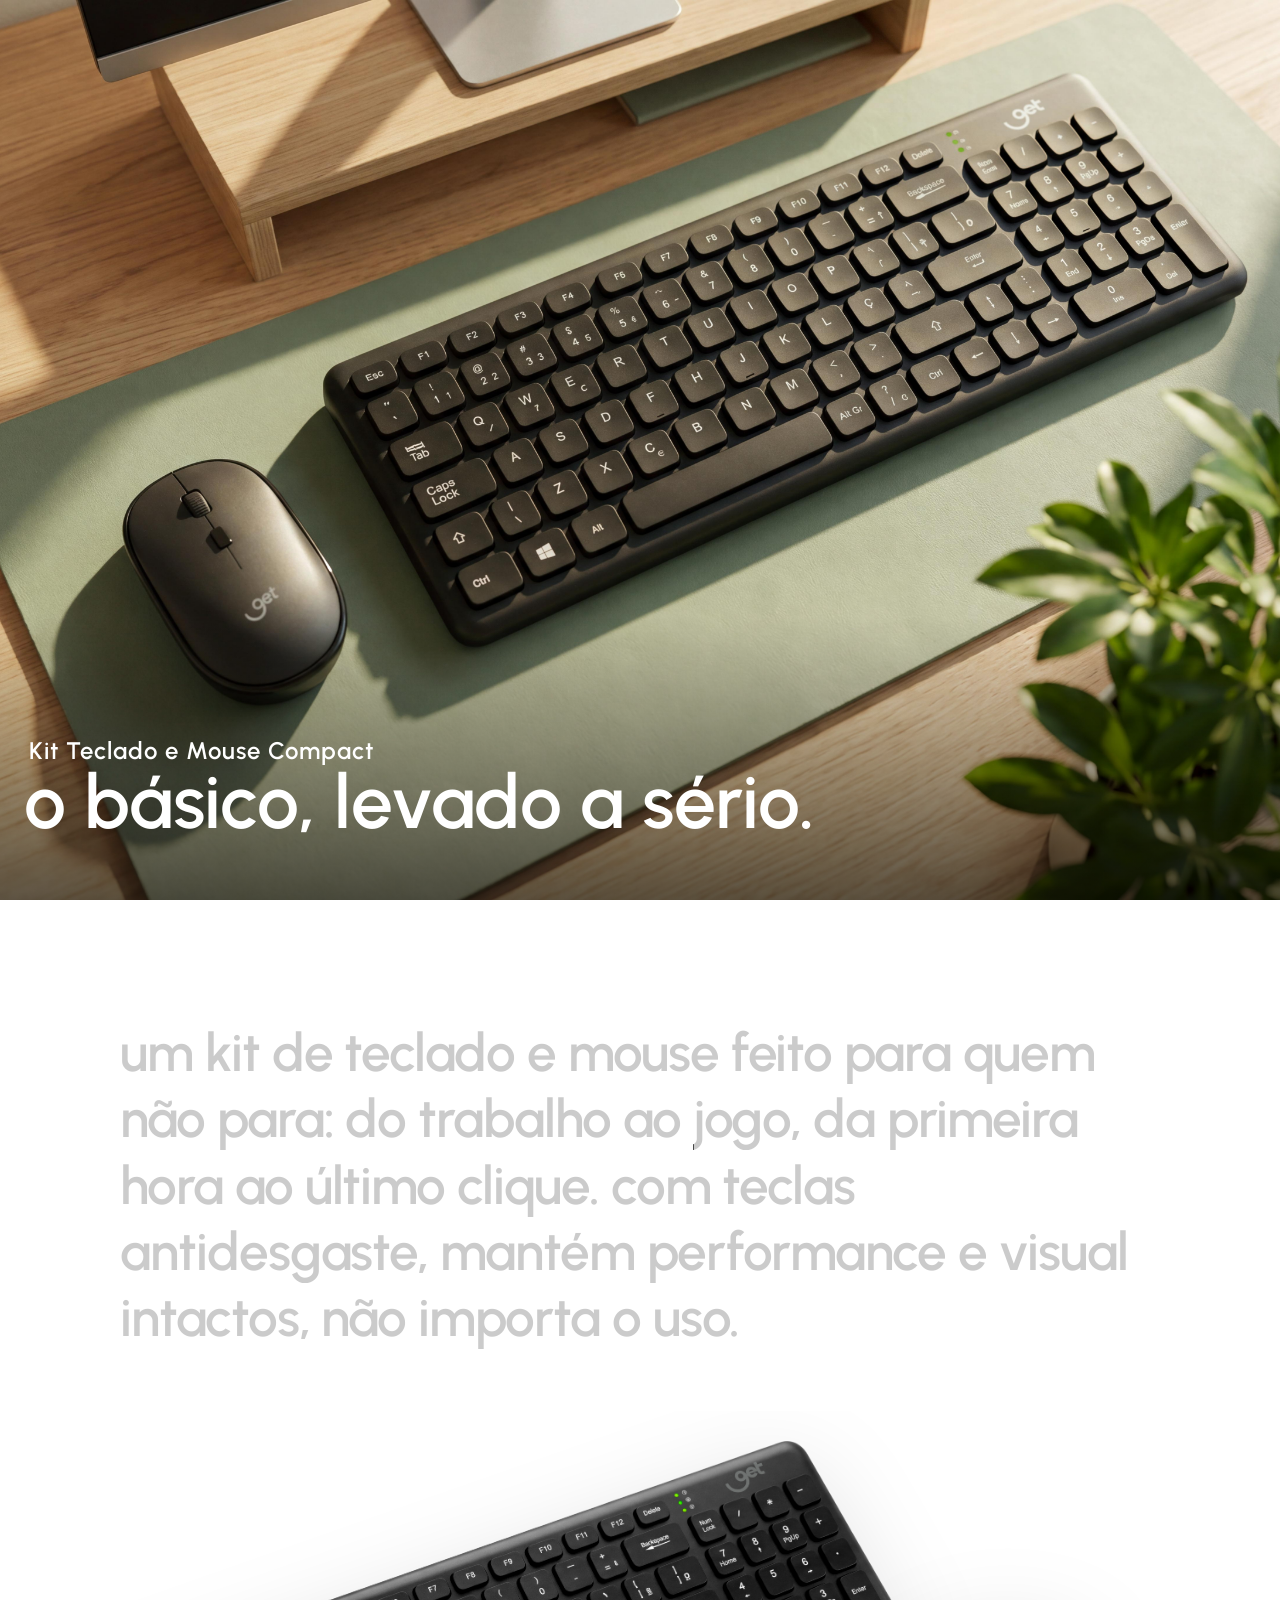
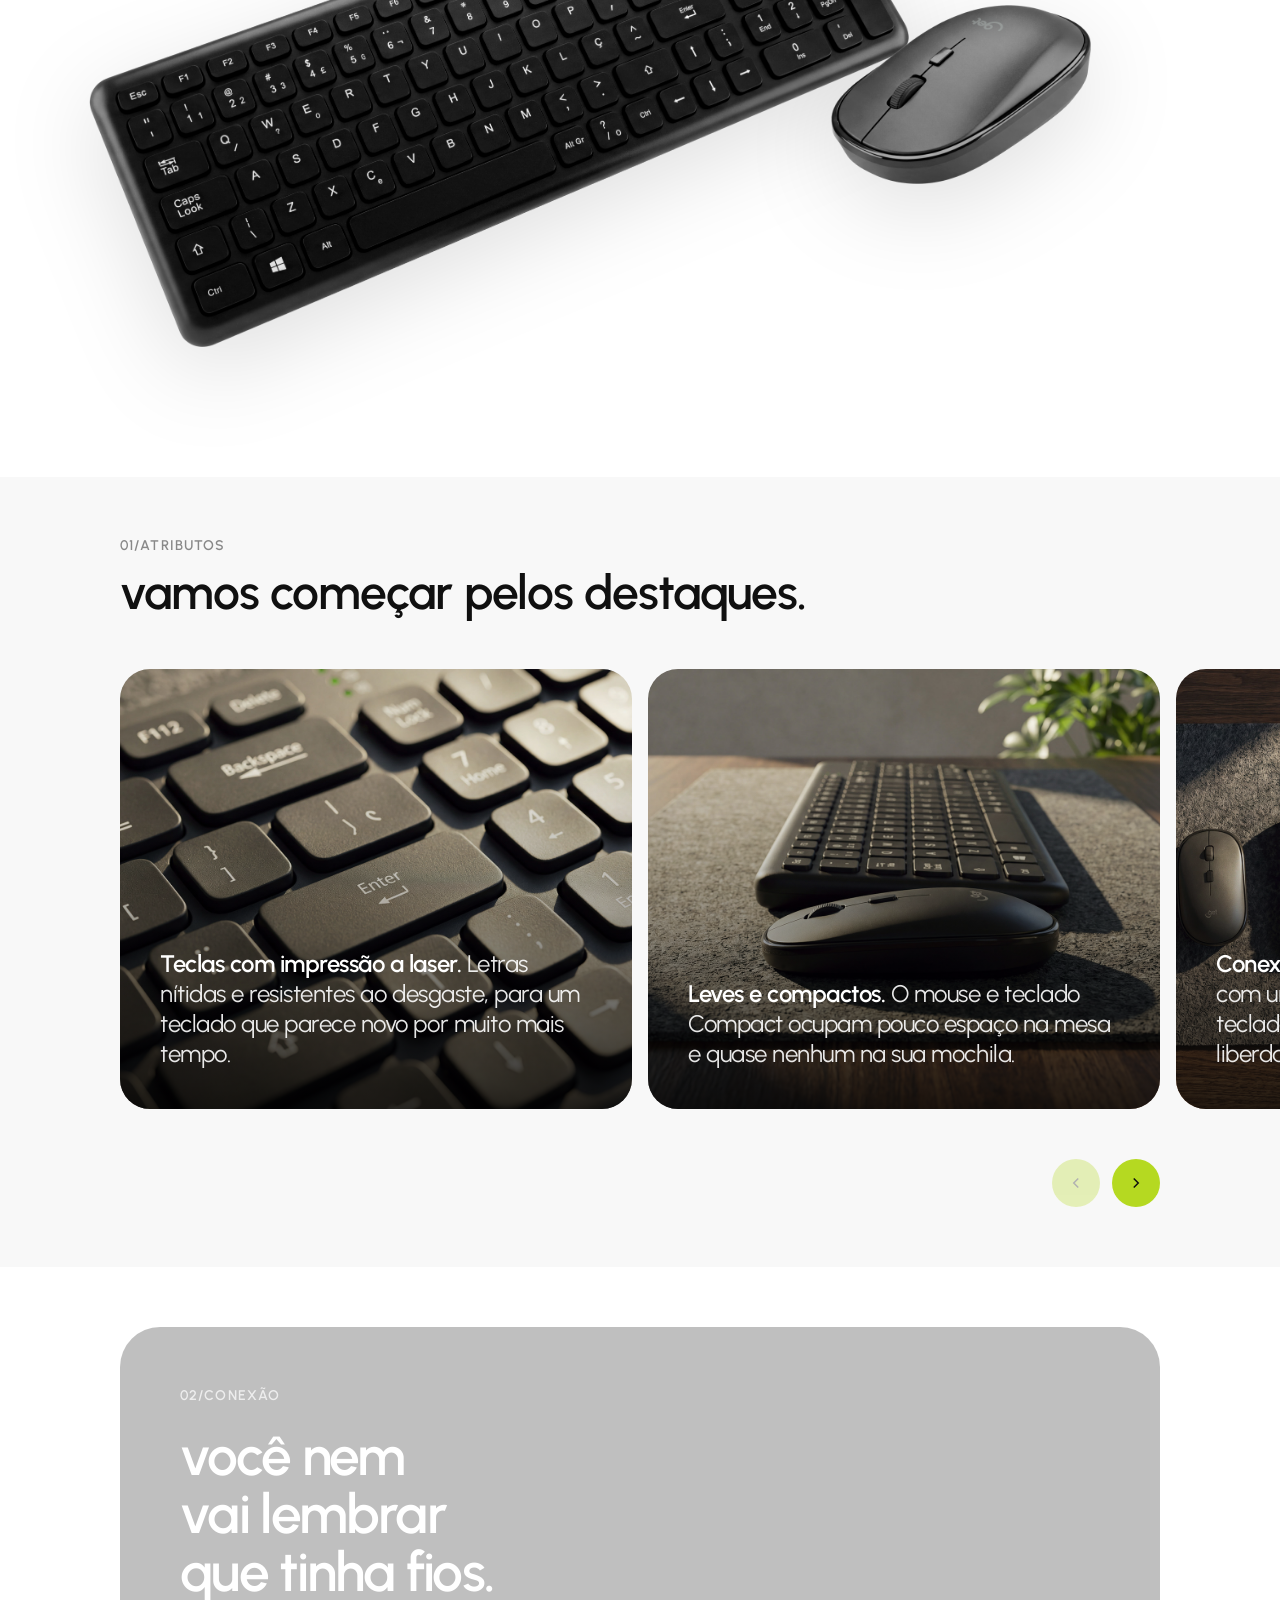
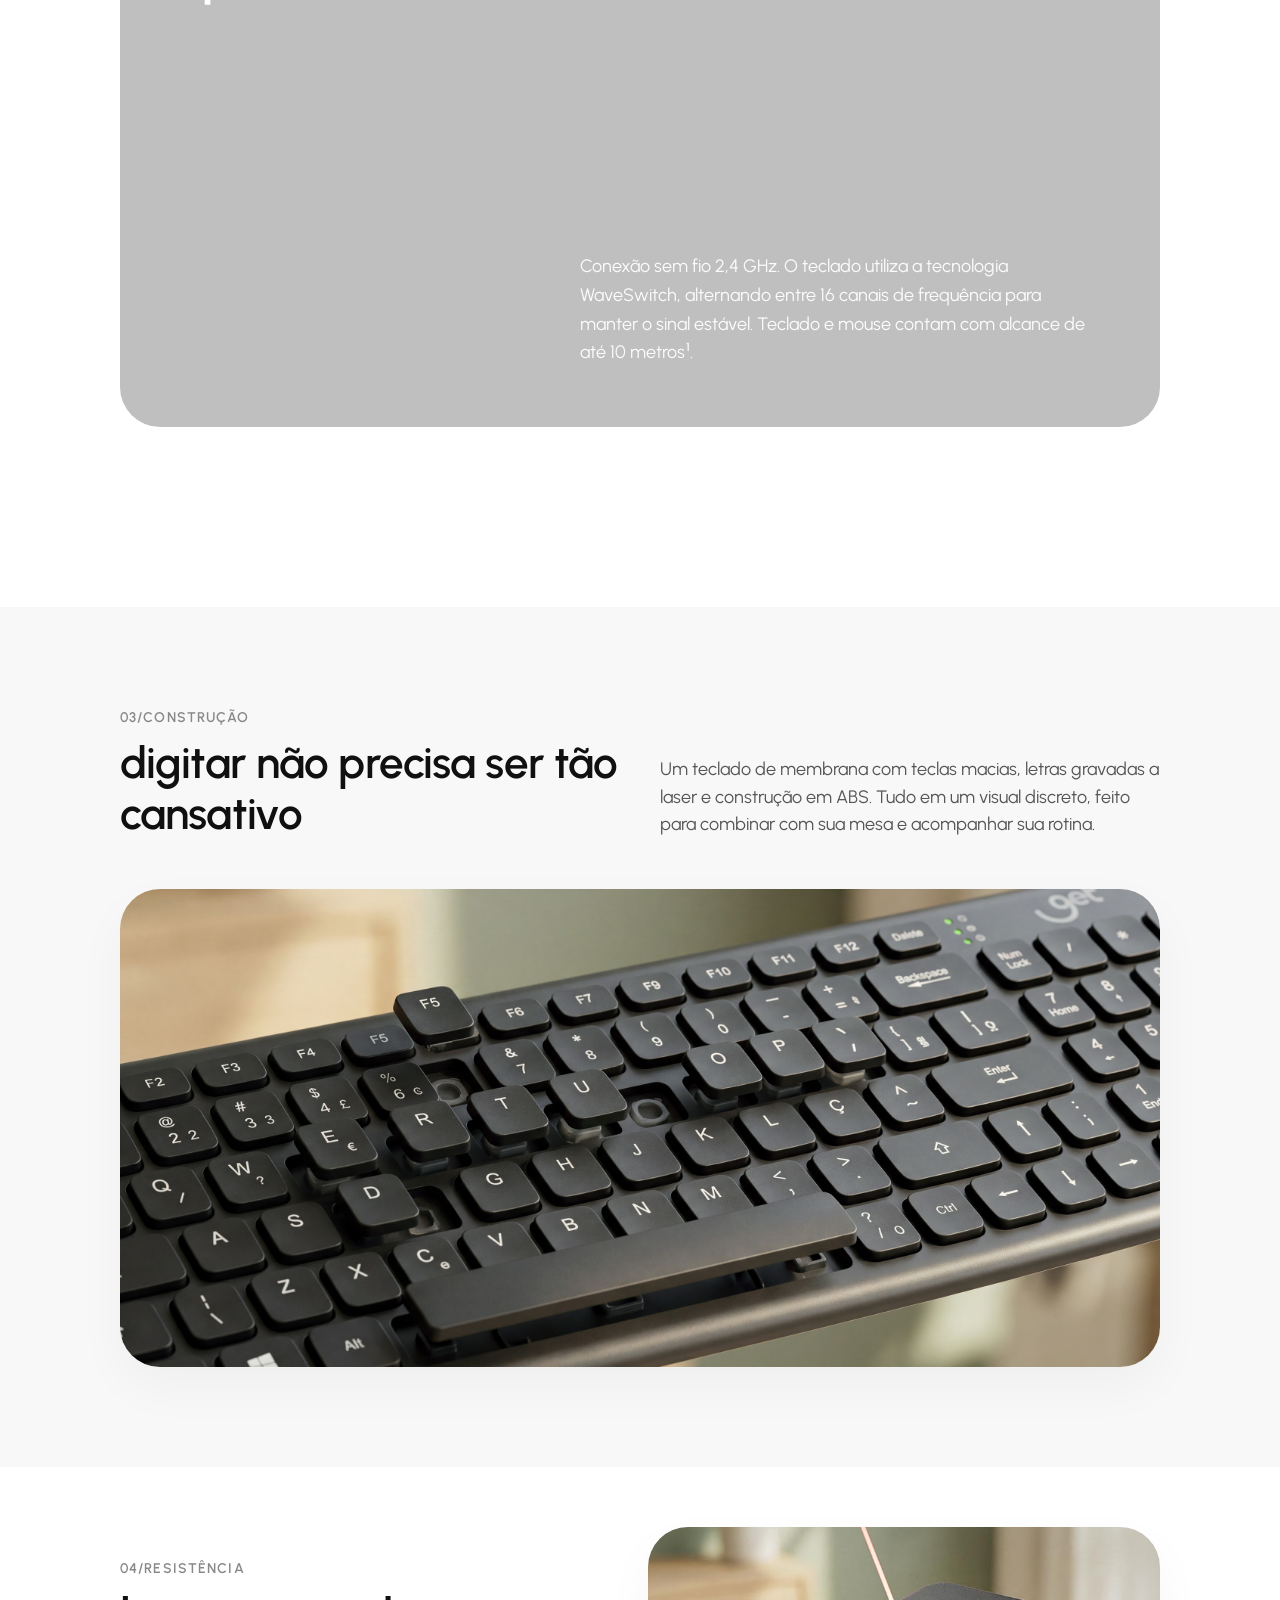
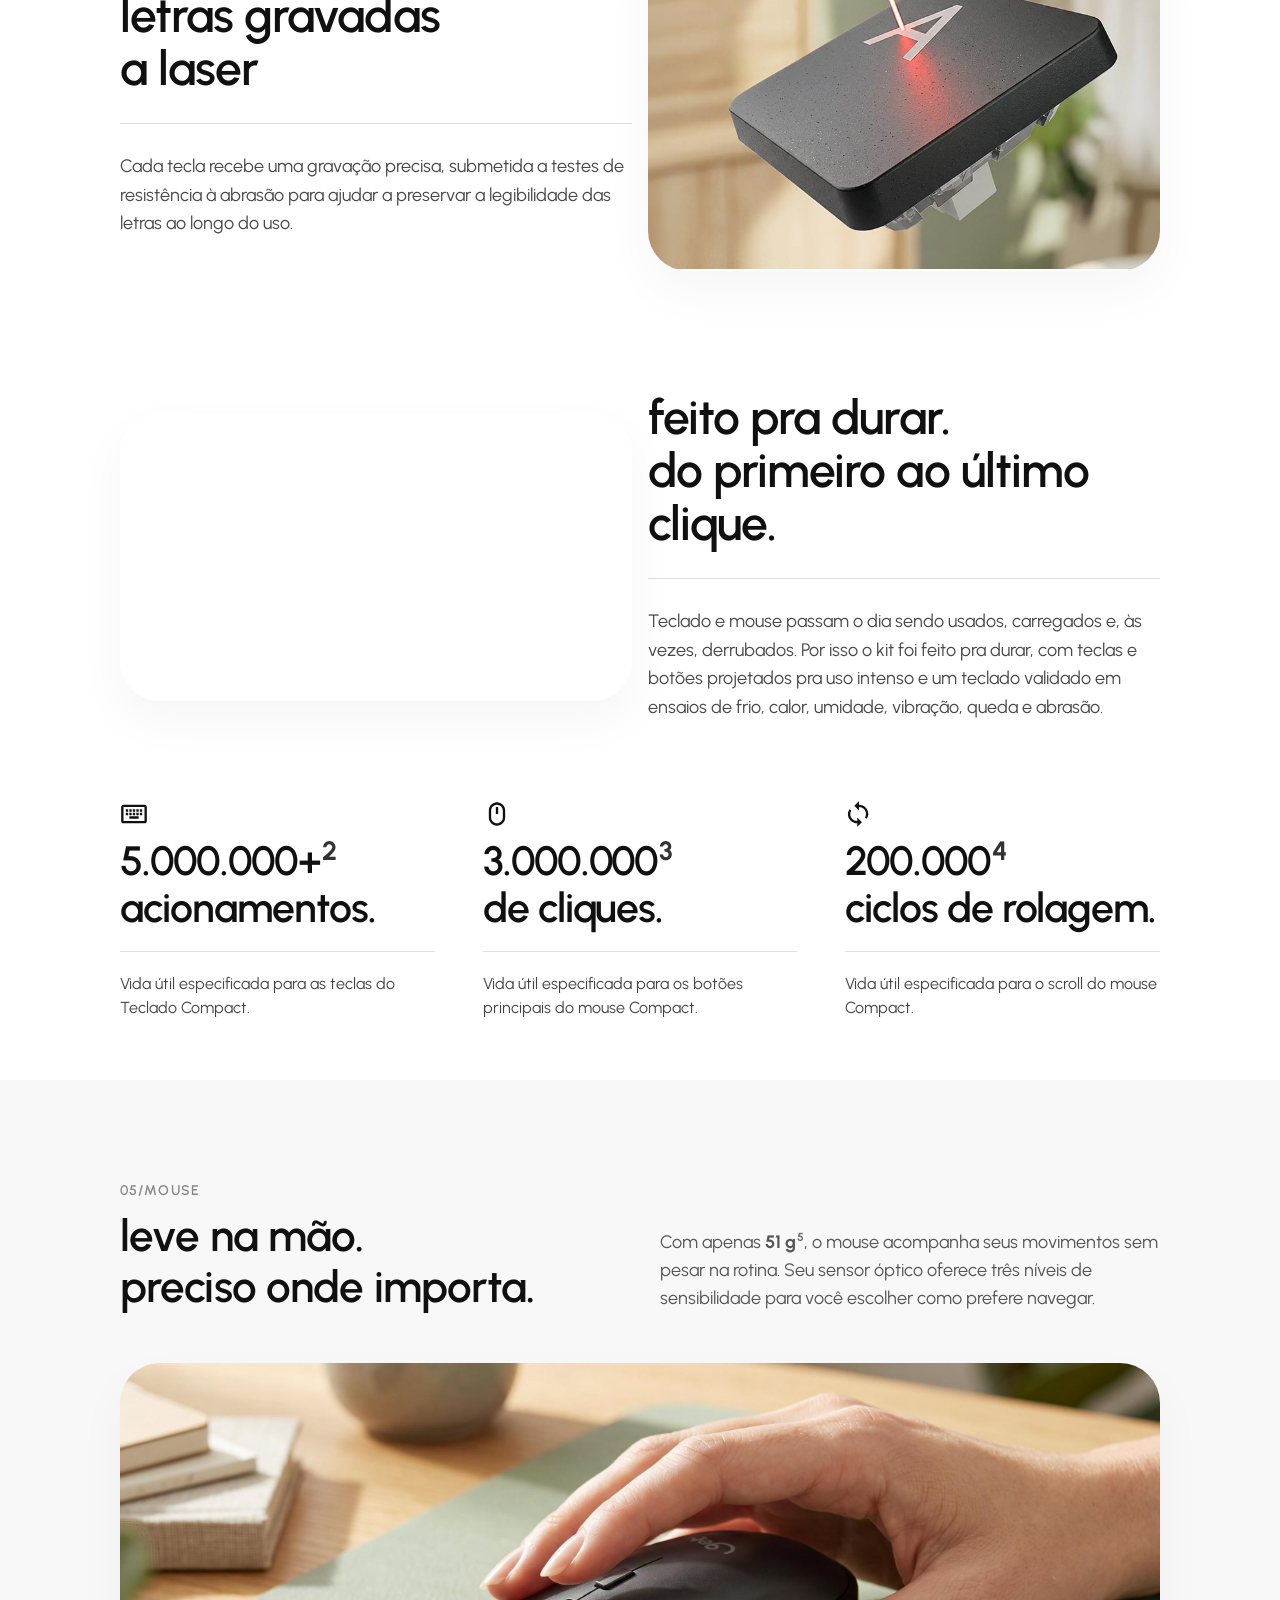
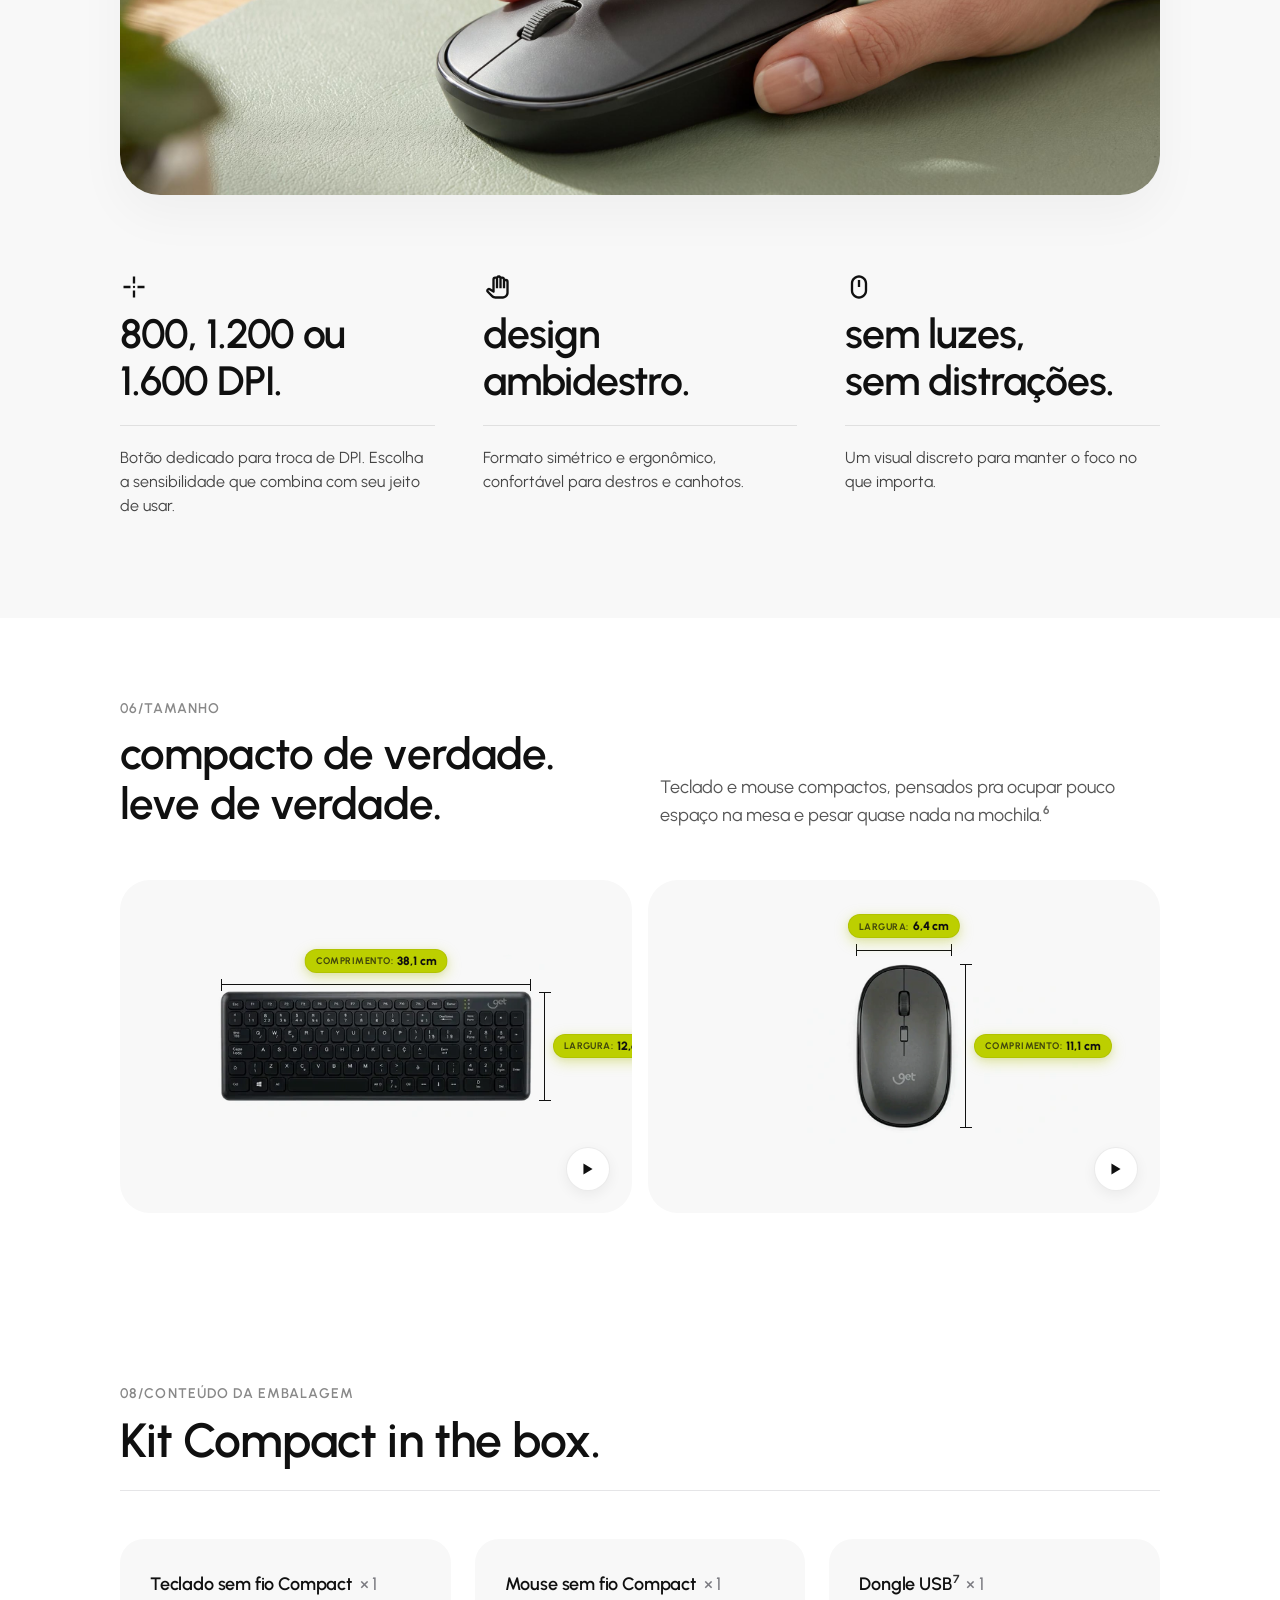
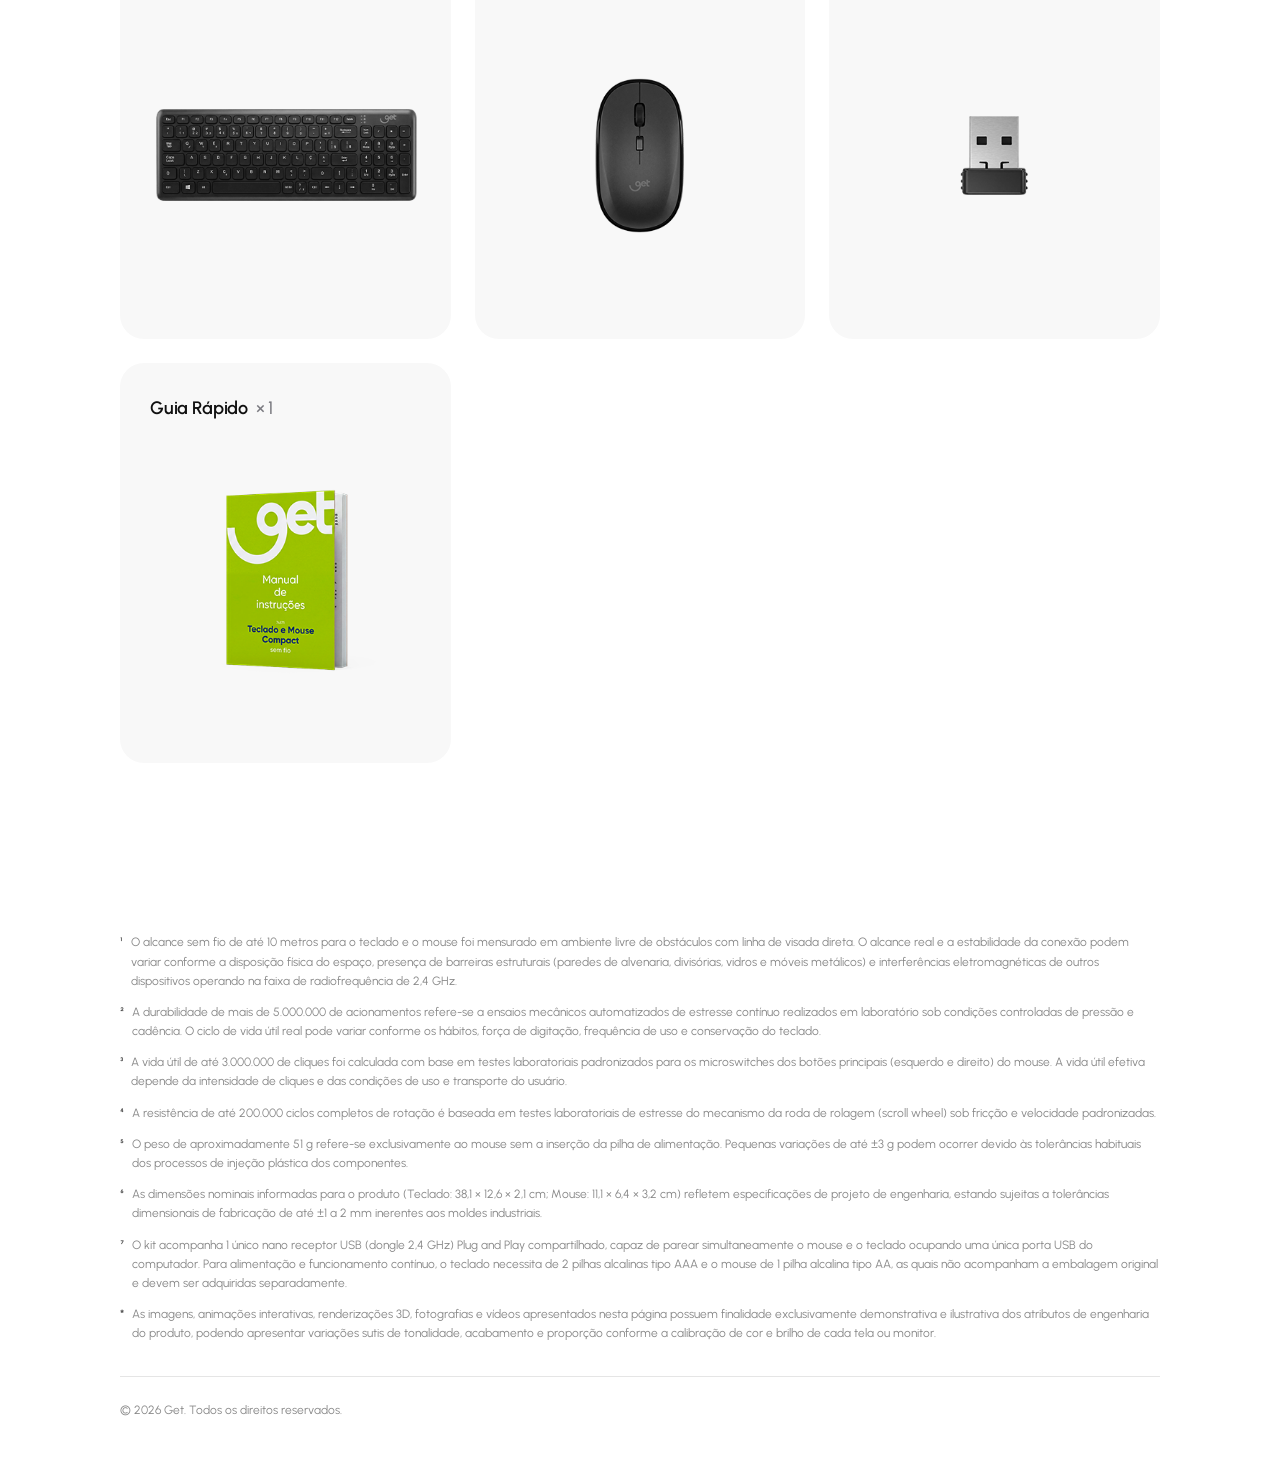
==== index.html @ 58099e29 "feat: landing page Kit Compact 2 com flipbooks css puro e legal notes" ====
<!DOCTYPE html>
<html lang="pt-BR">
<head>
    <meta charset="UTF-8">
    <meta name="viewport" content="width=device-width, initial-scale=1.0">
    <title>Garrafa Térmica Trity 2</title>
    <!-- Google Fonts: Urbanist (fontweights 400, 500, 600, 700) -->
    <link rel="preconnect" href="https://fonts.googleapis.com">
    <link rel="preconnect" href="https://fonts.gstatic.com" crossorigin>
    <link href="https://fonts.googleapis.com/css2?family=Urbanist:wght@400;500;600;700&display=swap" rel="stylesheet">
    <!-- Link para a folha de estilos -->

    <!-- Boxicons para ícones premium -->
    <link href="https://unpkg.com/boxicons@2.1.4/css/boxicons.min.css" rel="stylesheet">
</head>
<body>
<style>
@import url('https://fonts.googleapis.com/css2?family=Urbanist:wght@300;400;500;600;700;800;900&display=swap');
@import url('https://unpkg.com/boxicons@2.1.4/css/boxicons.min.css');

/* =========================================================
   CADEIRA ERGHUS — LANDING PAGE
   Padrão Arquitetural VTEX (LPMonitorPortátilMaxView)
   ========================================================== */

* { margin: 0; padding: 0; box-sizing: border-box; }
html, body { overflow-x: visible; }
html { scroll-behavior: smooth; }
.page-wrapper, .page-wrapper * { font-family: "Urbanist", -apple-system, BlinkMacSystemFont, "Segoe UI", Roboto, sans-serif; }
.page-wrapper { background-color: #101010; overflow-x: clip !important; overflow-y: visible; position: relative; width: 100%; min-height: 100vh; }

:root {
    --container-margin: 240px;
    --slide-width: calc((100vw - 2 * var(--container-margin) - 16px) / 2 + 16px);
    --slide-width-l4: calc((100vw - 2 * var(--container-margin) - 16px) / 2 + 16px);
    --slide-width-l6: calc((100vw - 2 * var(--container-margin) - 16px) / 2 + 16px);
}

/* =========================================================
   FORÇAR LARGURA TOTAL (FULL-BLEED) NA VTEX
   ========================================================== */
.lojagoldentec-enhanced-description-0-x-wrapper,
.lojagoldentec-enhanced-description-0-x-wrapper--description-ids,
.lojagoldentec-enhanced-description-0-x-container,
.lojagoldentec-enhanced-description-0-x-container--description-ids,
.lojagoldentec-enhanced-description-0-x-contentContainer,
.lojagoldentec-enhanced-description-0-x-contentContainer--description-ids,
.lojagoldentec-enhanced-description-0-x-contentItem,
.lojagoldentec-enhanced-description-0-x-contentItem--description-ids,
.lojagoldentec-enhanced-description-0-x-contentWrapper,
.lojagoldentec-enhanced-description-0-x-contentWrapper--description-ids,
.lojagoldentec-enhanced-description-0-x-wrapper--description-ids .lojagoldentec-enhanced-description-0-x-container--description-ids .lojagoldentec-enhanced-description-0-x-contentContainer .lojagoldentec-enhanced-description-0-x-contentItem .lojagoldentec-enhanced-description-0-x-contentWrapper,
#descricao,
[class*="enhanced-description"][class*="contentWrapper"],
[class*="enhanced-description"][class*="contentContainer"],
[class*="enhanced-description"][class*="container"] {
    max-width: 100% !important;
    width: 100% !important;
    margin: 0 !important;
    padding-left: 0 !important;
    padding-right: 0 !important;
    padding-top: 0 !important;
}

.page-wrapper {
    background-color: #101010;
    overflow-x: clip !important;
    overflow-y: visible;
    position: relative;
    width: 100% !important;
    max-width: 100% !important;
    min-height: 100vh;
}

/* Proteção global de fonte para parágrafos contra sobrescrita da VTEX */
.page-wrapper p {
    font-family: "Urbanist", -apple-system, BlinkMacSystemFont, "Segoe UI", Roboto, sans-serif !important;
}

.hero-section {
    display: flex;
    align-items: flex-end;
    justify-content: center;
    position: relative;
    height: 100vh;
    min-height: 700px;
    background-image: url("assets/Hero.jpg");
    background-size: cover;
    background-position: center center;
    color: #ffffff;
    overflow: hidden;
}

.hero-overlay {
    width: 100%;
    padding: 120px 0 60px;
    display: flex;
    justify-content: center;
    position: relative;
    z-index: 1;
    background: linear-gradient(to top, rgba(0, 0, 0, 0.6) 0%, rgba(0, 0, 0, 0) 100%);
}

.hero-container {
    max-width: 1440px;
    width: 100%;
    margin: 0 auto;
    padding: 0 24px;
    display: flex;
    justify-content: space-between;
    align-items: flex-end;
    flex-wrap: wrap;
    gap: 30px;
    position: relative;
    z-index: 1;
}

.hero-content {
    text-align: left;
    max-width: 1200px;
}

.product-name-hero {
    font-size: 24px;
    font-weight: 600;
    letter-spacing: 1px;
    color: #ffffff;
    display: block;
}

.slogan-hero {
    font-size: 75px;
    font-weight: 600;
    line-height: 1;
    color: #ffffff;
    margin: 0;
}

.hero-btn {
    font-family: "Urbanist", sans-serif;
    display: inline-flex;
    align-items: center;
    justify-content: center;
    background-color: rgba(255, 255, 255, 0.15);
    backdrop-filter: blur(10px);
    -webkit-backdrop-filter: blur(10px);
    color: #ffffff;
    font-size: 18px;
    font-weight: 700;
    text-decoration: none;
    padding: 16px 48px;
    border-radius: 12px;
    transition: border-radius 0.5s ease, color 0.5s ease, transform 0.3s ease, background-color 0.3s ease;
    border: 1px solid rgba(255, 255, 255, 0.3);
    margin-bottom: 10px;
    cursor: pointer;
}

.hero-btn:hover {
    transform: scale(1.08);
    background-color: rgba(188, 207, 0, 1);
    color: #101010;
    border-radius: 36px;
}


/* =========================================================
   RESPONSIVIDADE (MEDIA QUERIES)
   ========================================================== */

/* Tablets (iPad / telas médias) */
@media (max-width: 992px) {
    .hero-section {
        min-height: 600px;
    }
    .hero-container {
        padding: 0 24px;
        gap: 20px;
    }
    .desktop-only-nav {
        display: none !important;
    }
    .mobile-only-nav {
        display: flex !important;
        justify-content: center;
        align-items: center;
        gap: 12px;
        margin-top: 24px;
    }
}

/* Smartphones (telas pequenas) */
@media (max-width: 768px) {
    br {
        display: none !important;
    }

    .hero-section {
        min-height: 500px;
        background-image: url("assets/Hero.jpg") !important;
        background-size: cover !important;
        background-position: center center !important;
    }
    
    .slogan-hero {
        font-size: 52px;
    }
    
    .hero-container {
        padding: 0 24px;
        flex-direction: column;
        align-items: flex-start;
        gap: 20px;
    }
    
    .hero-btn {
        width: 100%;
        justify-content: center;
    }
}


/* =========================================================
   LÂMINA 1 — TEXT REVEAL E FRAME-A-FRAME
   ========================================================== */

.site-content {
    width: 100%;
    background-color: #ffffff;
    position: relative;
    z-index: 2;
}

/* 1. Revelação de Texto (Scroll-Fill) */
.text-reveal-section {
    max-width: 1920px;
    margin: 0 auto;
    padding: 120px var(--container-margin) 60px;
    position: relative;
    z-index: 10;
    pointer-events: none;
    view-timeline-name: --text-reveal;
    view-timeline-axis: block;
    margin-bottom: 0;
}

.reveal-text,
.page-wrapper .reveal-text,
div.reveal-text,
p.reveal-text {
    font-family: "Urbanist", -apple-system, BlinkMacSystemFont, "Segoe UI", Roboto, sans-serif !important;
    font-size: clamp(30px, 4.5vw, 53px) !important;
    font-weight: 600 !important;
    line-height: 1.25 !important;
    text-align: left !important;
    text-align-last: left !important;
    word-spacing: normal !important;
    white-space: normal !important;
    color: #CBCBCB !important;
    letter-spacing: -0.02em !important;
    margin: 0 !important;
    padding: 0 !important;
}

.reveal-text span,
.page-wrapper .reveal-text span,
div.reveal-text span,
p.reveal-text span {
    font-family: "Urbanist", -apple-system, BlinkMacSystemFont, "Segoe UI", Roboto, sans-serif !important;
    font-size: inherit !important;
    font-weight: inherit !important;
    line-height: inherit !important;
    letter-spacing: inherit !important;
    word-spacing: normal !important;
    white-space: normal !important;
    display: inline !important;
    -webkit-box-decoration-break: clone;
    box-decoration-break: clone;
    background-image: linear-gradient(90deg, #484848 50%, #CBCBCB 50%);
    background-size: 200% 100%;
    background-position: 100% 0;
    -webkit-background-clip: text;
    background-clip: text;
    color: transparent !important;
    animation-name: fillText;
    animation-timing-function: linear;
    animation-fill-mode: both;
    animation-timeline: --text-reveal;
}

@keyframes fillText {
    0% { background-position: 100% 0; }
    100% { background-position: 0% 0; }
}

/* Faixas de scroll baseadas em 'cover' com seletor de alta especificidade (.reveal-text .w-X) */
.reveal-text .w-1 { animation-range: cover 35% cover 36%; }
.reveal-text .w-2 { animation-range: cover 36% cover 37%; }
.reveal-text .w-3 { animation-range: cover 37% cover 38%; }
.reveal-text .w-4 { animation-range: cover 38% cover 39%; }
.reveal-text .w-5 { animation-range: cover 39% cover 40%; }
.reveal-text .w-6 { animation-range: cover 40% cover 41%; }
.reveal-text .w-7 { animation-range: cover 41% cover 42%; }
.reveal-text .w-8 { animation-range: cover 42% cover 43%; }
.reveal-text .w-9 { animation-range: cover 43% cover 44%; }
.reveal-text .w-10 { animation-range: cover 44% cover 45%; }
.reveal-text .w-11 { animation-range: cover 45% cover 46%; }
.reveal-text .w-12 { animation-range: cover 46% cover 47%; }
.reveal-text .w-13 { animation-range: cover 47% cover 48%; }
.reveal-text .w-14 { animation-range: cover 48% cover 49%; }
.reveal-text .w-15 { animation-range: cover 49% cover 50%; }
.reveal-text .w-16 { animation-range: cover 50% cover 51%; }
.reveal-text .w-17 { animation-range: cover 51% cover 52%; }
.reveal-text .w-18 { animation-range: cover 52% cover 53%; }
.reveal-text .w-19 { animation-range: cover 53% cover 54%; }
.reveal-text .w-20 { animation-range: cover 54% cover 55%; }
.reveal-text .w-21 { animation-range: cover 55% cover 56%; }
.reveal-text .w-22 { animation-range: cover 56% cover 57%; }
.reveal-text .w-23 { animation-range: cover 57% cover 58%; }
.reveal-text .w-24 { animation-range: cover 58% cover 59%; }
.reveal-text .w-25 { animation-range: cover 59% cover 60%; }
.reveal-text .w-26 { animation-range: cover 60% cover 61%; }
.reveal-text .w-27 { animation-range: cover 61% cover 62%; }
.reveal-text .w-28 { animation-range: cover 62% cover 63%; }
.reveal-text .w-29 { animation-range: cover 63% cover 64%; }
.reveal-text .w-30 { animation-range: cover 64% cover 65%; }
.reveal-text .w-31 { animation-range: cover 65% cover 66%; }
.reveal-text .w-32 { animation-range: cover 66% cover 67%; }
.reveal-text .w-33 { animation-range: cover 67% cover 68%; }

/* =========================================================
   BLOCO 2 — CONVERGÊNCIA KIT COMPACT (TECLADO E MOUSE COM SCROLL)
   ========================================================== */

.kit-converge-section {
    position: relative;
    width: 100%;
    background-color: #ffffff;
    display: flex;
    align-items: center;
    justify-content: center;
    padding: 30px 0 50px;
    overflow: hidden;
    view-timeline-name: --kit-converge;
    view-timeline-axis: block;
}

/* Wrapper com layout vertical para alinhar produto e switch de cor */
.kit-converge-wrapper {
    max-width: 1440px;
    width: 100%;
    margin: 0 auto;
    padding: 0 40px;
    display: flex;
    flex-direction: column;
    justify-content: center;
    align-items: center;
    position: relative;
    z-index: 2;
}

.kit-converge-stage {
    display: flex;
    align-items: center;
    justify-content: center;
    gap: clamp(10px, 1.8vw, 22px);
    width: 100%;
    max-width: 1200px;
    position: relative;
}

.kit-device {
    display: flex;
    align-items: center;
    justify-content: center;
    will-change: transform, opacity;
    animation-timing-function: cubic-bezier(0.16, 1, 0.3, 1);
    animation-fill-mode: both;
    animation-timeline: --kit-converge;
}

.kit-teclado {
    flex: 0 1 72%;
    width: 72%;
    max-width: 820px;
    animation-name: convergeTeclado;
    animation-range: entry 10% cover 65%;
}

.kit-mouse {
    flex: 0 1 25%;
    width: 25%;
    max-width: 260px;
    animation-name: convergeMouse;
    animation-range: entry 10% cover 65%;
}

@keyframes convergeTeclado {
    0% {
        transform: translate3d(-580px, 0, 0) scale(0.92);
        opacity: 0.2;
    }
    100% {
        transform: translate3d(0, 0, 0) scale(1);
        opacity: 1;
    }
}

@keyframes convergeMouse {
    0% {
        transform: translate3d(580px, 0, 0) scale(0.92);
        opacity: 0.2;
    }
    100% {
        transform: translate3d(-100px, 0, 0) scale(1);
        opacity: 1;
    }
}

:root {
    --kit-elastic: cubic-bezier(.34, 1.56, .64, 1);
    --kit-slider-elastic: cubic-bezier(.34, 1.28, .64, 1);
}

@supports (transition-timing-function: linear(0, 1)) {
    :root {
        --kit-elastic: linear(0, .357 4%, .745 8%, 1.038 12%, 1.195 16%, 1.229 20%,
                               1.166 25%, 1.066 30%, .99 35%, .955 40%, .976 50%,
                               1.007 60%, 1.007 70%, 1);
        --kit-slider-elastic: linear(0, .357 4%, .745 8%, 1.038 12%, 1.16 16%, 1.18 20%,
                                      1.12 25%, 1.05 30%, .992 35%, .975 40%, .988 50%,
                                      1.005 60%, 1.003 70%, 1);
    }
}

/* ---------------------------------------------------------
   SWITCH ANIMADO DE CORES: RETÂNGULO 48x48 COM BORDER-RADIUS -> EXPANSÃO FLUIDA DO WIDTH
   ---------------------------------------------------------- */
.kit-color-radio {
    display: none !important;
}

.kit-color-switch-container {
    margin-top: 28px;
    width: 100%;
    min-height: 52px;
    display: flex;
    justify-content: center;
    align-items: center;
    position: relative;
    z-index: 30;
    pointer-events: none;
}

.kit-color-switch-wrapper {
    display: inline-flex;
    align-items: center;
    justify-content: center;
    position: fixed;
    bottom: 32px;
    left: 0;
    right: 0;
    margin: 0 auto;
    z-index: 999;
    box-sizing: border-box;

    /* O container é um retângulo 48x48 com border-radius de 24px para parecer um círculo no início */
    width: 48px;
    height: 48px;
    border-radius: 24px;
    padding: 0;
    overflow: hidden;

    /* Fundo glassmorphism branco translúcido com blur */
    background: rgba(255, 255, 255, 0.82);
    backdrop-filter: blur(20px) saturate(180%);
    -webkit-backdrop-filter: blur(20px) saturate(180%);
    border: 1.5px solid rgba(255, 255, 255, 0.95);
    box-shadow: 
        0 16px 36px rgba(0, 0, 0, 0.12),
        0 4px 12px rgba(0, 0, 0, 0.06),
        inset 0 1px 1.5px rgba(255, 255, 255, 0.95);

    /* Oculto abaixo da tela */
    transform: translateY(180px);
    opacity: 0;
    visibility: hidden;
    pointer-events: none;

    /* Transição ultrarrápida e responsiva ao fechar (desaciona sem atraso) */
    transition: transform 0.28s cubic-bezier(0.32, 0, 0.2, 1),
                width 0.20s cubic-bezier(0.32, 0, 0.2, 1),
                padding 0.16s ease,
                opacity 0.18s ease,
                visibility 0.28s,
                box-shadow 0.28s ease;
}

/* Ícone central de preview na bolinha colapsada (Vetor SVG perfeitamente circular e sem serrilhados) */
.kit-switch-ball-icon {
    position: absolute;
    top: 50%;
    left: 50%;
    transform: translate(-50%, -50%);
    width: 22px;
    height: 22px;
    border-radius: 50%;
    display: flex;
    align-items: center;
    justify-content: center;
    pointer-events: none;
    opacity: 1;
    /* Na SAÍDA: surge suavemente só DEPOIS que o restante da UI já sumiu */
    transition: opacity 0.16s ease 0.07s;
    filter: drop-shadow(0 1px 2px rgba(0, 0, 0, 0.15));
}

.kit-switch-ball-icon svg {
    display: block;
    width: 22px;
    height: 22px;
}

/* Conteúdo interno da pílula (fade out imediato na saída sem sobreposição) */
.kit-color-switch-inner {
    display: inline-flex;
    align-items: center;
    gap: 16px;
    white-space: nowrap;
    opacity: 0;
    pointer-events: none;
    /* Na SAÍDA: some de IMEDIATO (sem delay e em 0.10s) para não colidir com a bolinha mista */
    transition: opacity 0.10s ease 0s;
}

/* ESTADO FIXO VISÍVEL: Salto vertical com efeito BOUNCE elástico na tela */
.kit-color-switch-wrapper.is-fixed {
    transform: translateY(0);
    opacity: 1;
    visibility: visible;
    pointer-events: auto;
    box-shadow: 
        0 20px 44px rgba(0, 0, 0, 0.16),
        0 6px 16px rgba(0, 0, 0, 0.08),
        inset 0 1px 1.5px rgba(255, 255, 255, 0.95);

    /* Na subida: BOUNCE vertical elástico (0.85s) e abertura fluida do width */
    transition: transform 0.85s var(--kit-slider-elastic),
                width 0.48s cubic-bezier(0.16, 1, 0.3, 1),
                padding 0.38s cubic-bezier(0.16, 1, 0.3, 1),
                opacity 0.25s ease,
                visibility 0.85s,
                box-shadow 0.4s ease;
}

/* ESTADO EXPANDIDO: Modifica O WIDTH do container de 48px para 236px COM ANIMAÇÃO FÍSICA */
.kit-color-switch-wrapper.is-expanded {
    width: 236px;
    padding: 0 18px;
}

/* Na ENTRADA: a bolinha mista apaga de imediato */
.kit-color-switch-wrapper.is-expanded .kit-switch-ball-icon {
    opacity: 0;
    transition: opacity 0.12s ease 0s;
}

/* Na ENTRADA: a UI expandida aparece suavemente conforme o container alarga */
.kit-color-switch-wrapper.is-expanded .kit-color-switch-inner {
    opacity: 1;
    pointer-events: auto;
    transition: opacity 0.24s ease 0.08s;
}

.kit-color-label-group {
    display: inline-flex;
    align-items: center;
    gap: 5px;
    font-size: 13px;
    letter-spacing: -0.01em;
    user-select: none;
    font-family: inherit;
}

.kit-color-switch-title {
    color: rgba(16, 16, 16, 0.65);
    font-weight: 600;
}

.kit-color-name {
    color: #101010;
    font-weight: 700;
    min-width: 48px;
    transition: opacity 0.2s ease;
}

.kit-color-divider {
    width: 1px;
    height: 18px;
    background: rgba(0, 0, 0, 0.14);
}

.kit-color-dots {
    display: inline-flex;
    align-items: center;
    gap: 14px;
}

/* Botão da bolinha: TAMANHO E POSIÇÃO TOTALMENTE FIXOS (NUNCA SAI DO LUGAR NO HOVER) */
.kit-color-dot {
    position: relative;
    width: 32px;
    height: 32px;
    flex: 0 0 32px;
    border-radius: 50%;
    cursor: pointer;
    display: flex;
    align-items: center;
    justify-content: center;
    background: transparent;
    border: none;
    outline: none;
    padding: 0;
    margin: 0;
    transform: none !important; /* Trava absoluta: impede qualquer deslocamento */
    -webkit-tap-highlight-color: transparent;
}

/* Anel concêntrico externo estático e perfeitamente ancorado */
.kit-color-dot::before {
    content: '';
    position: absolute;
    top: 0;
    left: 0;
    width: 32px;
    height: 32px;
    box-sizing: border-box;
    border-radius: 50%;
    border: 2px solid #111111;
    opacity: 0;
    transform: scale(0.65);
    transition: transform 0.4s var(--kit-elastic), opacity 0.25s ease;
    pointer-events: none;
}

.kit-color-dot.is-active::before,
#kit-color-white:checked ~ .kit-converge-wrapper .dot-white::before,
#kit-color-black:checked ~ .kit-converge-wrapper .dot-black::before {
    opacity: 1;
    transform: scale(1);
}

/* A bolinha de cor interna (Swatch) */
.kit-color-dot .color-swatch {
    width: 22px;
    height: 22px;
    flex: 0 0 22px;
    border-radius: 50%;
    display: block;
    position: relative;
    z-index: 2;
    transform-origin: center center;
    transition: transform 0.22s ease, box-shadow 0.22s ease;
}

/* No hover: apenas a bolinha interna ganha um micro-relevo centralizado sem deslocar nada */
.kit-color-dot:hover .color-swatch {
    transform: scale(1.08);
}

/* Bolinha Branca: acabamento cerâmico brilhante */
.swatch-white {
    background: radial-gradient(circle at 35% 35%, #FFFFFF 0%, #F5F5F7 60%, #E2E2E6 100%);
    border: 1px solid rgba(0, 0, 0, 0.16);
    box-shadow: 
        inset 0 1px 2px rgba(255, 255, 255, 1),
        0 2px 5px rgba(0, 0, 0, 0.10);
}

/* Bolinha Preta: acabamento grafite/obsidiana acetinado */
.swatch-black {
    background: radial-gradient(circle at 35% 35%, #424245 0%, #1F1F21 65%, #121214 100%);
    border: 1px solid rgba(0, 0, 0, 0.35);
    box-shadow: 
        inset 0 1px 1.5px rgba(255, 255, 255, 0.25),
        0 2px 6px rgba(0, 0, 0, 0.30);
}

/* --- Suporte 100% PURE CSS para Troca de Cores (VTEX Native) --- */
.color-text-black { display: none; }
.color-text-white { display: none; }

#kit-color-black:checked ~ .kit-converge-wrapper .color-text-black { display: inline !important; }
#kit-color-white:checked ~ .kit-converge-wrapper .color-text-white { display: inline !important; }

#kit-color-black:checked ~ .kit-converge-wrapper .dot-black::before { opacity: 1 !important; transform: scale(1) !important; }
#kit-color-black:checked ~ .kit-converge-wrapper .dot-white::before { opacity: 0 !important; transform: scale(0.65) !important; }

#kit-color-white:checked ~ .kit-converge-wrapper .dot-white::before { opacity: 1 !important; transform: scale(1) !important; }
#kit-color-white:checked ~ .kit-converge-wrapper .dot-black::before { opacity: 0 !important; transform: scale(0.65) !important; }

/* ---------------------------------------------------------
   TRANSIÇÃO ULTRA-SUAVE DAS IMAGENS (CROSSFADE EM CAMADAS)
   ---------------------------------------------------------- */
.kit-device-layers {
    position: relative;
    width: 100%;
    display: flex;
    align-items: center;
    justify-content: center;
}

.kit-teclado .kit-device-layers {
    max-width: 820px;
}

.kit-mouse .kit-device-layers {
    max-width: 260px;
}

.kit-img-layer {
    width: 100%;
    height: auto;
    display: block;
    filter: drop-shadow(0 25px 45px rgba(0, 0, 0, 0.12));
    transition: opacity 0.55s cubic-bezier(0.4, 0, 0.2, 1), transform 0.4s ease;
    will-change: opacity;
}

.kit-img-layer.img-white {
    position: relative;
    z-index: 1;
    opacity: 0;
    pointer-events: none;
}

.kit-img-layer.img-black {
    position: absolute;
    top: 0;
    left: 0;
    width: 100%;
    height: 100%;
    z-index: 2;
    opacity: 1;
    pointer-events: auto;
}

/* Transição Crossfade ao selecionar PRETO */
.color-black .kit-img-layer.img-black,
#kit-color-black:checked ~ .kit-converge-wrapper .kit-img-layer.img-black {
    opacity: 1;
    pointer-events: auto;
}

.color-black .kit-img-layer.img-white,
#kit-color-black:checked ~ .kit-converge-wrapper .kit-img-layer.img-white {
    opacity: 0;
}

/* Ao selecionar BRANCO */
.color-white .kit-img-layer.img-white,
#kit-color-white:checked ~ .kit-converge-wrapper .kit-img-layer.img-white {
    opacity: 1;
}

.color-white .kit-img-layer.img-black,
#kit-color-white:checked ~ .kit-converge-wrapper .kit-img-layer.img-black {
    opacity: 0;
    pointer-events: none;
}

/* --- Ajustes Responsivos da Lâmina 1 e Convergência --- */
@media (max-width: 992px) {
    .text-reveal-section {
        padding: 80px 30px 30px;
        margin-bottom: 0;
    }
    .kit-converge-section {
        padding: 25px 0 40px;
    }
    .kit-converge-wrapper {
        padding: 0 24px;
    }
    .kit-converge-stage {
        gap: clamp(10px, 2vw, 18px);
    }
    @keyframes convergeTeclado {
        0% {
            transform: translate3d(-300px, 0, 0) scale(0.92);
            opacity: 0.25;
        }
        100% {
            transform: translate3d(0, 0, 0) scale(1);
            opacity: 1;
        }
    }
    @keyframes convergeMouse {
        0% {
            transform: translate3d(300px, 0, 0) scale(0.92);
            opacity: 0.25;
        }
        100% {
            transform: translate3d(0, 0, 0) scale(1);
            opacity: 1;
        }
    }
}

@media (max-width: 768px) {
    .text-reveal-section {
        padding: 60px 24px 20px;
        margin-bottom: 0;
    }
    .kit-converge-section {
        padding: 20px 0 35px;
    }
    .kit-converge-wrapper {
        padding: 0 16px;
    }
    .kit-converge-stage {
        gap: 8px;
    }
    .kit-teclado {
        flex: 0 1 73%;
    }
    .kit-mouse {
        flex: 0 1 27%;
    }
    @keyframes convergeTeclado {
        0% {
            transform: translate3d(-150px, 0, 0) scale(0.94);
            opacity: 0.3;
        }
        100% {
            transform: translate3d(0, 0, 0) scale(1);
            opacity: 1;
        }
    }
    @keyframes convergeMouse {
        0% {
            transform: translate3d(150px, 0, 0) scale(0.94);
            opacity: 0.3;
        }
        100% {
            transform: translate3d(0, 0, 0) scale(1);
            opacity: 1;
        }
    }
}

/* =========================================================
   LÂMINA 2 — CARROSSEL DE DESTAQUES (ATRIBUTOS)
   ========================================================== */

.lamina-2 {
    width: 100%;
    background-color: #F8F8F8; /* Definido fundo cinza claro conforme solicitado */
    padding: 40px 0 60px; /* Padding superior reduzido para aproximar da animação */
    overflow: hidden;
    position: relative;
}

.section-container {
    max-width: 1920px;
    margin: 0 auto;
    padding: 0 var(--container-margin);
    position: relative;
    width: 100%;
}

.highlights-header {
    display: flex;
    justify-content: space-between;
    align-items: flex-end;
    margin-bottom: 50px;
    width: 100%;
}

.highlights-title-group {
    display: flex;
    flex-direction: column;
}

.section-tag {
    font-size: 14px;
    font-weight: 600;
    color: #888888;
    text-transform: uppercase;
    letter-spacing: 0.08em;
    display: inline-block;
    margin-bottom: 12px;
}

.section-tag-light {
    color: rgba(255, 255, 255, 0.72) !important;
}

.section-title {
    font-size: clamp(32px, 4vw, 48px);
    font-weight: 600;
    color: #101010;
    line-height: 1.1;
    margin: 0;
    letter-spacing: -0.02em;
}

/* Botão Assista ao Vídeo (Verde-Limão Premium) */
.btn-watch-video {
    display: inline-flex;
    align-items: center;
    gap: 10px;
    background-color: #BCCF00; /* Lime/yellow green */
    color: #ffffff;
    font-size: 15px;
    font-weight: 600;
    text-decoration: none;
    padding: 12px 28px;
    border-radius: 24px;
    box-shadow: none !important;
    transition: transform 0.3s cubic-bezier(0.16, 1, 0.3, 1);
}

.btn-watch-video:hover {
    transform: scale(1.03);
    box-shadow: none !important;
}

.btn-icon {
    width: 20px;
    height: 20px;
    border-radius: 50%;
    background-color: rgba(255, 255, 255, 0.25);
    display: flex;
    align-items: center;
    justify-content: center;
    flex-shrink: 0;
}

/* Estrutura do Carrossel que "vaza" para as bordas */
.carousel-outer-wrapper {
    width: 100vw;
    margin-left: calc(-1 * var(--container-margin)); /* Anula o padding de var(--container-margin) do section-container */
    position: relative;
}

.carousel-radio {
    display: none;
}

.carousel-track-container {
    overflow: visible; /* Permite vazar as bordas para fora da grid de 1440px */
    position: relative;
    width: 100%;
}

.carousel-track {
    display: flex;
    gap: 16px; /* Medianiz 16 */
    transition: transform 0.6s cubic-bezier(0.16, 1, 0.3, 1);
    padding-left: var(--container-margin); /* Respeita a margem lateral no início */
    padding-right: var(--container-margin); /* Respeita a margem lateral no fim */
    padding-bottom: 20px;
}

/* Translações baseadas nos inputs de rádio checados */
#slide1:checked ~ .carousel-outer-wrapper .carousel-track { transform: translateX(0); }
#slide2:checked ~ .carousel-outer-wrapper .carousel-track { transform: translateX(calc(-1 * var(--slide-width))); }
#slide3:checked ~ .carousel-outer-wrapper .carousel-track { transform: translateX(calc(-2 * var(--slide-width))); }

.carousel-card {
    position: relative;
    width: calc((100vw - 2 * var(--container-margin) - 16px) / 2); /* 6 colunas na grid */
    height: 440px;
    border-radius: 30px;
    overflow: hidden;
    flex-shrink: 0;
    box-shadow: none !important;
    transition: border-radius 0.4s cubic-bezier(0.16, 1, 0.3, 1);
}

.carousel-card:hover {
    border-radius: 60px;
}

.card-bg,
.card-video-bg,
.attribute-card-video-bg {
    width: 100%;
    height: 100%;
    max-height: 100%;
    object-fit: cover;
    object-position: center;
    display: block;
    transition: transform 0.8s cubic-bezier(0.16, 1, 0.3, 1);
}

.carousel-card video {
    width: 100%;
    height: 100%;
    max-height: 100%;
    object-fit: cover;
    object-position: center;
    display: block;
}

.card-content video {
    max-height: 100%;
    max-width: 100%;
    object-fit: contain;
}

.carousel-card:hover .card-bg,
.carousel-card:hover .card-video-bg,
.carousel-card:hover .attribute-card-video-bg,
.carousel-card:hover video {
    transform: scale(1.05);
}

/* Sombra na parte inferior do card para legibilidade (Gradiente preto para transparente) */
.card-overlay {
    position: absolute;
    top: 0;
    left: 0;
    width: 100%;
    height: 100%;
    background: linear-gradient(to top, rgba(0, 0, 0, 0.8) 0%, rgba(0, 0, 0, 0.3) 45%, transparent 80%);
    pointer-events: none;
    z-index: 1;
    opacity: 1;
    transition: opacity 0.85s cubic-bezier(0.25, 1, 0.5, 1);
}

.card-content {
    position: absolute;
    bottom: 0;
    left: 0;
    width: 100%;
    padding: 40px;
    display: flex;
    justify-content: space-between;
    align-items: flex-end;
    z-index: 2;
    aspect-ratio: 16 / 10;
    opacity: 1;
    filter: blur(0px);
    transform: scale(1);
    transition: opacity 0.85s cubic-bezier(0.25, 1, 0.5, 1),
                filter 0.85s cubic-bezier(0.25, 1, 0.5, 1),
                transform 0.85s cubic-bezier(0.25, 1, 0.5, 1);
    pointer-events: auto;
}

.l6-carousel-card .card-content {
    padding-right: 76px;
}

/* Toggle de exibição/ocultação (Olhinho) */
.attribute-card-toggle {
    position: absolute;
    opacity: 0;
    pointer-events: none;
    width: 0;
    height: 0;
    margin: 0;
}

.attribute-card-toggle:checked ~ .card-overlay,
.attribute-card-toggle:checked ~ .attribute-card-overlay {
    opacity: 0;
}

.attribute-card-toggle:checked ~ .card-content,
.attribute-card-toggle:checked ~ .attribute-card-content {
    opacity: 0;
    filter: blur(16px);
    transform: scale(0.96);
    pointer-events: none;
}

/* Botão de olho aos moldes de index - Copia.html */
.btn-eye {
    position: absolute;
    bottom: 24px;
    right: 24px;
    width: 44px;
    height: 44px;
    border-radius: 50%;
    border: 1px solid rgba(255, 255, 255, 0.4);
    display: flex;
    align-items: center;
    justify-content: center;
    color: #ffffff;
    background-color: rgba(255, 255, 255, 0.12);
    backdrop-filter: blur(8px);
    -webkit-backdrop-filter: blur(8px);
    cursor: pointer;
    z-index: 5;
    transition: all 0.3s cubic-bezier(0.16, 1, 0.3, 1);
    user-select: none;
    -webkit-user-select: none;
}

.btn-eye:hover {
    background-color: #ffffff;
    color: #101010;
    border-color: #ffffff;
    transform: scale(1.08);
}

.btn-eye:active {
    transform: scale(0.94);
}

.btn-eye svg {
    display: block;
    width: 18px;
    height: 18px;
    overflow: visible;
}

.btn-eye .icon-eye-open {
    display: block;
}

.btn-eye .icon-eye-closed {
    display: none;
}

.attribute-card-toggle:checked ~ .btn-eye {
    background-color: rgba(0, 0, 0, 0.45);
    border-color: rgba(255, 255, 255, 0.6);
}

.attribute-card-toggle:checked ~ .btn-eye:hover {
    background-color: #ffffff;
    color: #101010;
    border-color: #ffffff;
}

.attribute-card-toggle:checked ~ .btn-eye .icon-eye-open {
    display: none;
}

.attribute-card-toggle:checked ~ .btn-eye .icon-eye-closed {
    display: block;
}

.card-title {
    font-size: 24px;
    font-weight: 600;
    color: #ffffff;
    line-height: 1.15;
    letter-spacing: -0.02em;
    margin: 0;
}

.highlights-section .card-title {
    font-size: 24px;
    font-weight: 600;
    line-height: 1.25;
    letter-spacing: -0.02em;
}

.highlights-section .card-title span {
    font-weight: 400;
    opacity: 0.9;
}

/* Botão mais (+) */
.btn-plus {
    width: 48px;
    height: 48px;
    border-radius: 50%;
    border: 1px solid rgba(255, 255, 255, 0.4);
    display: flex;
    align-items: center;
    justify-content: center;
    color: #ffffff;
    text-decoration: none;
    background-color: rgba(255, 255, 255, 0.05);
    backdrop-filter: blur(4px);
    -webkit-backdrop-filter: blur(4px);
    transition: all 0.3s cubic-bezier(0.16, 1, 0.3, 1);
    flex-shrink: 0;
}

.btn-plus:hover {
    background-color: #ffffff;
    color: #101010;
    border-color: #ffffff;
    transform: scale(1.08);
}

/* Setas de navegação CSS-only baseadas no estado de checked dos rádios */
.carousel-nav {
    display: flex;
    gap: 12px;
    justify-content: flex-end;
    margin-top: 30px;
    width: 100%;
}

.desktop-only-nav {
    display: flex;
}

.mobile-only-nav {
    display: none;
}

/* Botões do carrossel verdes */
.nav-arrow {
    width: 48px;
    height: 48px;
    border-radius: 50%;
    border: none;
    background-color: #B5D921;
    display: flex;
    align-items: center;
    justify-content: center;
    color: #101010;
    text-decoration: none;
    cursor: pointer;
    box-shadow: none !important;
    transition: all 0.3s cubic-bezier(0.16, 1, 0.3, 1);
}

.nav-arrow:hover {
    background-color: #a4c71a;
    border: none;
    color: #101010;
    transform: scale(1.06);
    box-shadow: none !important;
}

.nav-arrow.disabled {
    opacity: 0.3;
    pointer-events: none;
    cursor: default;
    background-color: #B5D921 !important;
    color: #101010 !important;
    border-color: transparent !important;
    box-shadow: none !important;
    transform: none !important;
}

/* Esconde todas as setas por padrão, exibindo apenas as do estado ativo */
.carousel-nav .active-1,
.carousel-nav .active-2,
.carousel-nav .active-3,
.carousel-nav .active-4,
.carousel-nav .active-5 {
    display: none;
}

/* Estado Rádio 1 Checado: exibe setas active-1 */
#slide1:checked ~ .carousel-nav .active-1 {
    display: inline-flex !important;
}

/* Estado Rádio 2 Checado: exibe setas active-2 */
#slide2:checked ~ .carousel-nav .active-2 {
    display: inline-flex !important;
}

/* Estado Rádio 3 Checado: exibe setas active-3 */
#slide3:checked ~ .carousel-nav .active-3 {
    display: inline-flex !important;
}


/* =========================================================
   POP-UPS / MODAIS (Pure CSS :target com backdrop blur)
   ========================================================== */

.modal-wrapper {
    position: fixed;
    top: 0;
    left: 0;
    width: 100%;
    height: 100%;
    z-index: 9999;
    display: flex;
    align-items: flex-start; /* Alinha no topo para permitir rolagem natural */
    justify-content: center;
    pointer-events: none;
    visibility: hidden;
    transition: visibility 0.4s step-end;
    overflow-y: auto; /* Adiciona rolagem vertical no wrapper do modal */
    padding: 60px 0; /* Espaçamento de respiro nas extremidades ao rolar */
}

.modal-wrapper:target {
    pointer-events: auto;
    visibility: visible;
    transition: visibility 0s;
}

.modal-backdrop {
    position: fixed; /* Fixado para cobrir a tela inteira durante o scroll */
    top: 0;
    left: 0;
    width: 100%;
    height: 100%;
    background-color: rgba(0, 0, 0, 0.50);
    backdrop-filter: blur(0px);
    -webkit-backdrop-filter: blur(0px);
    opacity: 0;
    cursor: default;
    transition: opacity 0.4s ease, backdrop-filter 0.4s ease, -webkit-backdrop-filter 0.4s ease;
}

.modal-wrapper:target .modal-backdrop {
    opacity: 1;
    backdrop-filter: blur(8px);
    -webkit-backdrop-filter: blur(8px);
}

.modal-container {
    position: relative;
    background-color: #ffffff;
    border-radius: 32px;
    padding: 0; /* Removido padding para permitir imagem sangrar 100% */
    max-width: 650px; /* Aumentado de 500px para 600px para melhor legibilidade */
    width: 90%;
    box-shadow: 0 30px 60px rgba(0, 0, 0, 0.2);
    transform: translateY(30px) scale(0.95);
    opacity: 0;
    transition: transform 0.4s cubic-bezier(0.34, 1.56, 0.64, 1), opacity 0.4s ease;
    z-index: 10;
    overflow: hidden; /* Corta os cantos da imagem de acordo com a borda do container */
    font-family: "Urbanist", -apple-system, BlinkMacSystemFont, "Segoe UI", Roboto, sans-serif !important;
}

.modal-wrapper:target .modal-container {
    transform: translateY(0) scale(1);
    opacity: 1;
}

.modal-close-btn {
    position: absolute;
    top: 20px;
    right: 20px;
    width: 36px;
    height: 36px;
    border-radius: 50%;
    border: 1px solid rgba(255, 255, 255, 0.25);
    background-color: rgba(0, 0, 0, 0.4);
    backdrop-filter: blur(12px);
    -webkit-backdrop-filter: blur(12px);
    color: #ffffff;
    text-decoration: none;
    font-size: 20px;
    display: flex;
    align-items: center;
    justify-content: center;
    z-index: 15;
    transition: all 0.3s cubic-bezier(0.16, 1, 0.3, 1);
}

.modal-close-btn:hover {
    background-color: #ffffff;
    color: #101010;
    border-color: #ffffff;
    transform: scale(1.08);
}

.modal-body > h2 {
    font-size: 28px !important;
    font-weight: 600 !important;
    color: #101010 !important;
    margin-bottom: 16px !important;
    letter-spacing: -0.02em !important;
    line-height: 1.25 !important;
    padding: 0 40px !important;
    font-family: "Urbanist", -apple-system, BlinkMacSystemFont, "Segoe UI", Roboto, sans-serif !important;
}

.modal-body > p,
.modal-body p {
    font-size: 16px !important;
    line-height: 1.6 !important;
    color: #484848 !important;
    margin: 0 !important;
    padding: 0 40px 32px !important;
    font-family: "Urbanist", -apple-system, BlinkMacSystemFont, "Segoe UI", Roboto, sans-serif !important;
}

/* Mídias dentro do modal */
.modal-media-wrapper {
    width: 100%;
    aspect-ratio: 16 / 10;
    border-radius: 32px 32px 0 0; /* Arredonda apenas os cantos superiores para casar com o container */
    overflow: hidden;
    margin-bottom: 32px;
    background-color: #f0f0f0;
}

.modal-media {
    width: 100%;
    height: 100%;
    object-fit: cover;
    display: block;
}

/* Subtópicos com margens dentro do modal */
.modal-subtopics {
    display: flex;
    flex-direction: column;
    gap: 32px;
    padding: 0 40px 48px; /* Mantido em 40px de recuo lateral */
}

.modal-intro-text {
    padding-bottom: 16px !important;
}

.modal-subtopic {
    display: flex;
    flex-direction: column;
    gap: 12px;
}

.subtopic-title {
    font-family: "Urbanist", -apple-system, BlinkMacSystemFont, "Segoe UI", Roboto, sans-serif !important;
    font-size: 18px;
    font-weight: 600;
    color: #101010;
    margin: 0;
    letter-spacing: -0.01em;
}

.subtopic-media-wrapper {
    width: 100%;
    aspect-ratio: 16 / 9;
    border-radius: 16px;
    overflow: hidden;
    background-color: #f5f5f5;
    box-shadow: 0 4px 12px rgba(0, 0, 0, 0.03);
}

.subtopic-media {
    width: 100%;
    height: 100%;
    object-fit: cover;
}

.subtopic-text {
    font-family: "Urbanist", -apple-system, BlinkMacSystemFont, "Segoe UI", Roboto, sans-serif !important;
    font-size: 15px;
    line-height: 1.55;
    color: #585858;
    margin: 0;
}


/* =========================================================
   LÂMINA 3 — SEÇÃO DO MOTOR / SISTEMA
   ========================================================== */

.lamina-3 {
    width: 100%;
    background-color: #ffffff;
    padding: 60px 0 80px;
    position: relative;
    overflow: hidden;
}

/* Visibilidade Desktop x Mobile para Sistema */
.mobile-only-sistema {
    display: none !important;
}

.desktop-only-sistema {
    display: flex !important;
}

div.video-overlay.desktop-only-sistema {
    display: block !important;
}

.motor-header {
    width: 100%;
    margin-bottom: 32px;
    text-align: left;
}

.motor-header .section-tag {
    display: inline-block;
    margin-bottom: 14px;
}

.motor-whale-logo {
    height: clamp(34px, 4.5vw, 52px);
    width: auto;
    margin-bottom: 20px;
    display: block;
    filter: brightness(0);
}

.motor-title {
    font-family: 'Urbanist', -apple-system, BlinkMacSystemFont, "Segoe UI", Roboto, sans-serif;
    font-size: clamp(32px, 4vw, 52px);
    font-weight: 600;
    color: #101010;
    line-height: 1.1;
    letter-spacing: -0.02em;
    margin: 0;
    text-align: left;
}

/* Card Principal no Desktop: 700px com conteúdo interno (Animação Scroll-Driven estilo 06/projeção) */
.motor-video-card {
    position: relative;
    width: 100%;
    height: 700px;
    border-radius: 40px;
    overflow: hidden;
    display: flex;
    padding: 60px;
    box-shadow: none !important;
    margin: 0;

    /* Animação Scroll-Driven: começa 100vw na tela cheia e reduz suavemente ao tamanho atual */
    animation-name: motor-card-entrance;
    animation-timing-function: cubic-bezier(0.25, 1, 0.5, 1);
    animation-fill-mode: backwards;
    animation-timeline: view();
    animation-range: entry 0% cover 35%;

    transition: border-radius 0.4s cubic-bezier(0.16, 1, 0.3, 1);
}

.motor-video-card:hover {
    border-radius: 64px;
}

@keyframes motor-card-entrance {
    0% {
        width: 100vw;
        margin-left: calc(-50vw + 50%);
        border-radius: 0px;
    }
    100% {
        width: 100%;
        margin-left: 0px;
        border-radius: 40px;
    }
}

.motor-caption-wrapper {
    width: 100%;
    text-align: left;
}

.motor-caption {
    font-family: 'Urbanist', -apple-system, BlinkMacSystemFont, "Segoe UI", Roboto, sans-serif;
    font-size: 18px;
    font-weight: 400;
    color: #555555;
    line-height: 1.6;
    max-width: 620px;
    margin: 0;
    text-align: left;
}

.motor-video-bg {
    position: absolute;
    top: 0;
    left: 0;
    width: 100%;
    height: 100%;
    object-fit: cover;
    z-index: 0;
    pointer-events: none;
}

.video-overlay {
    position: absolute;
    top: 0;
    left: 0;
    width: 100%;
    height: 100%;
    background: rgba(0, 0, 0, 0.25);
    z-index: 1;
    pointer-events: none;
}

/* Tag de Localização Apple - Pin de Mapa (Estilo Pílula Hero) */
.video-location-badge {
    position: absolute;
    top: 24px;
    right: 24px;
    background-color: rgba(0, 0, 0, 0.15);
    backdrop-filter: blur(8px);
    -webkit-backdrop-filter: blur(8px);
    border: 1px solid rgba(255, 255, 255, 0.4);
    border-radius: 100px;
    padding: 8px 18px;
    display: inline-flex;
    align-items: center;
    gap: 12px;
    z-index: 10;
    box-shadow: 0 10px 30px rgba(0, 0, 0, 0.1);
    pointer-events: none;
    transition: all 0.3s ease;
}

.badge-pin-icon {
    width: 16px;
    height: 16px;
    color: #ffffff;
    fill: currentColor;
    flex-shrink: 0;
}

.badge-text-wrapper {
    display: flex;
    flex-direction: column;
    gap: 1px;
}

.badge-title {
    font-size: 11.5px;
    font-weight: 700;
    color: #ffffff;
    line-height: 1.15;
}

.badge-subtitle {
    font-size: 10px;
    font-weight: 500;
    color: rgba(255, 255, 255, 0.6);
    line-height: 1.1;
}

/* Conteúdo interno do Card de Vídeo com layout Top/Bottom */
.video-card-content {
    position: relative;
    z-index: 2;
    display: flex;
    flex-direction: column;
    justify-content: space-between;
    height: 100%;
    width: 100%;
    max-width: 1320px;
    margin: 0 auto;
    gap: 40px;
}

.video-card-top {
    display: flex;
    flex-direction: column;
    align-items: flex-start;
    justify-content: flex-start;
    width: 100%;
}

.video-card-bottom {
    display: flex;
    justify-content: flex-end;
    width: 100%;
}

.video-card-title {
    font-size: 55px;
    font-weight: 600;
    color: #ffffff;
    line-height: 1.05;
    letter-spacing: -0.03em;
    margin: 0;
    text-align: left;
}

.video-card-text {
    font-size: 18px;
    font-weight: 400;
    color: #ffffff;
    line-height: 1.6;
    max-width: 520px;
    opacity: 0.95;
    margin: 0;
    text-align: left;
}

/* =========================================================
   LÂMINA 4 — BATERIA SPLIT SECTION E CARROSSEL 3 COLUNAS
   ========================================================== */

.lamina-4 {
    width: 100%;
    background-color: #F8F8F8;
    padding: 100px 0;
    overflow: hidden;
    position: relative;
}

/* Cabeçalho Lado a Lado (Estilo chair-compare-header) */
.battery-header {
    display: flex;
    justify-content: space-between;
    align-items: flex-end;
    margin-bottom: 50px;
    gap: 40px;
}

.battery-header-left {
    flex: 1;
}

.battery-title {
    font-size: clamp(32px, 3.8vw, 44px);
    font-weight: 600;
    color: #101010;
    line-height: 1.15;
    letter-spacing: -0.02em;
    margin: 0;
}

.battery-header-right {
    flex: 1;
    display: flex;
    justify-content: flex-end;
}

.battery-desc {
    font-size: 18px;
    line-height: 1.55;
    color: #555555;
    max-width: 580px;
    margin: 0;
}

/* Card Grande de Imagem Max-Width da Página com Hover Scale */
.battery-large-card {
    position: relative;
    width: 100%;
    aspect-ratio: 16 / 9;
    border-radius: 40px;
    overflow: hidden;
    box-shadow: 0 20px 50px rgba(0, 0, 0, 0.04);
    margin-bottom: 60px;
    transition: border-radius 0.4s cubic-bezier(0.16, 1, 0.3, 1);
}
    
    .battery-large-card2 {
    position: relative;
    width: 100%;
    border-radius: 40px;
    overflow: hidden;
    box-shadow: 0 20px 50px rgba(0, 0, 0, 0.04);
    margin-bottom: 0px;
    transition: border-radius 0.4s cubic-bezier(0.16, 1, 0.3, 1);
}

.battery-large-card:hover, .battery-large-card2:hover {
    border-radius: 60px;
}

.battery-large-img {
    width: 100%;
    height: 100%;
    object-fit: cover;
    display: block;
    transition: transform 0.8s cubic-bezier(0.16, 1, 0.3, 1);
}

.battery-large-card:hover .battery-large-img,
.battery-large-card2:hover .battery-large-img {
    transform: scale(1.04);
}

/* Atributos em 3 Colunas (Abaixo de "uma tela de cinema merece projeções a altura") */
.cinema-specs-grid {
    display: grid;
    grid-template-columns: repeat(3, 1fr);
    gap: 48px;
    margin-top: 68px;
    padding-top: 10px;
}

.cinema-spec-col {
    display: flex;
    flex-direction: column;
    align-items: flex-start;
}

.cinema-spec-icon {
    display: inline-flex;
    align-items: center;
    justify-content: flex-start;
    color: #101010;
    margin-bottom: 10px;
}

.cinema-spec-icon svg {
    display: block;
    width: 28px;
    height: 28px;
}

.cinema-spec-title {
    font-size: clamp(28px, 3.2vw, 42px);
    font-weight: 600;
    line-height: 1.14;
    letter-spacing: -0.025em;
    color: #101010;
    margin: 0;
}

.cinema-spec-divider {
    border: none;
    border-top: 1px solid #E0E0E0;
    margin: 20px 0;
    width: 100%;
}

.cinema-spec-desc {
    font-size: 16px;
    font-weight: 400;
    line-height: 1.5;
    color: #444444;
    max-width: 320px;
    margin: 0;
}

/* Suporte específico para grid de 2 colunas */
.cinema-specs-grid-2col {
    grid-template-columns: repeat(2, 1fr) !important;
    gap: clamp(32px, 6vw, 64px) !important;
}

.cinema-specs-grid-2col .cinema-spec-desc {
    max-width: 440px !important;
}

@media (max-width: 900px) {
    .cinema-specs-grid {
        gap: 32px;
        margin-top: 48px;
    }
    .cinema-spec-title {
        font-size: clamp(24px, 4vw, 32px);
    }
    .cinema-spec-divider {
        margin: 16px 0;
    }
    .cinema-spec-desc {
        font-size: 15px;
    }
}

@media (max-width: 680px) {
    .cinema-specs-grid,
    .cinema-specs-grid-2col {
        grid-template-columns: 1fr !important;
        gap: 40px !important;
        margin-top: 40px !important;
    }
    .cinema-spec-desc,
    .cinema-specs-grid-2col .cinema-spec-desc {
        max-width: 100% !important;
    }
}

/* Carrossel de 2 Colunas com Modais (Posicionado após o Slider) */
.l4-carousel-outer {
    margin-top: 60px;
    margin-bottom: 30px;
}



/* Translações baseadas nos inputs de rádio checados */
#l4-slide1:checked ~ .l4-carousel-outer .l4-carousel-track { transform: translateX(0); }
#l4-slide2:checked ~ .l4-carousel-outer .l4-carousel-track { transform: translateX(calc(-1 * var(--slide-width-l4))); }
#l4-slide3:checked ~ .l4-carousel-outer .l4-carousel-track { transform: translateX(calc(-2 * var(--slide-width-l4))); }

/* Limitador de translação no desktop (como temos 2 cards e 2 colunas visíveis, a translação é sempre 0) */
@media (min-width: 993px) {
    #l4-slide1:checked ~ .l4-carousel-outer .l4-carousel-track,
    #l4-slide2:checked ~ .l4-carousel-outer .l4-carousel-track,
    #l4-slide3:checked ~ .l4-carousel-outer .l4-carousel-track { transform: translateX(0) !important; }
}

.l4-carousel-card {
    width: calc((100vw - 2 * var(--container-margin) - 16px) / 2); /* 2 colunas na grid */
    height: 420px;
}

/* Setas condicionais do Carrossel de Bateria */
#l4-slide1:checked ~ .carousel-nav .active-1 { display: inline-flex !important; }
#l4-slide2:checked ~ .carousel-nav .active-2 { display: inline-flex !important; }
#l4-slide3:checked ~ .carousel-nav .active-3 { display: inline-flex !important; }


/* =========================================================
   LÂMINA INTERATIVA — PROJEÇÃO DE 40" A 150" COM SLIDER
   ========================================================== */

:root {
    --proj-accent: #BCCF00;
    --proj-elastic: cubic-bezier(.34, 1.56, .64, 1);
    --proj-slider-elastic: cubic-bezier(.34, 1.28, .64, 1);
}

@supports (transition-timing-function: linear(0, 1)) {
    :root {
        --proj-elastic: linear(0, .357 4%, .745 8%, 1.038 12%, 1.195 16%, 1.229 20%,
                               1.166 25%, 1.066 30%, .99 35%, .955 40%, .976 50%,
                               1.007 60%, 1.007 70%, 1);
        --proj-slider-elastic: linear(0, .357 4%, .745 8%, 1.038 12%, 1.16 16%, 1.18 20%,
                                      1.12 25%, 1.05 30%, .992 35%, .975 40%, .988 50%,
                                      1.005 60%, 1.003 70%, 1);
    }
}

.lamina-interactive-projection {
    width: 100%;
    background-color: #ffffff;
    padding: 0 0 100px;
    position: relative;
}

/* Radio controllers ocultos */
.proj-radio-ctrl {
    position: absolute;
    opacity: 0;
    pointer-events: none;
    display: none;
}

/* Card Interativo Principal (Estilo WhaleTV com Animação Scroll-Driven) */
.proj-interactive-card {
    position: relative;
    width: 100%;
    aspect-ratio: 20 / 9;
    min-height: 520px;
    border-radius: 40px;
    overflow: hidden;
    box-shadow: 0 20px 50px rgba(0, 0, 0, 0.08);
    background-color: #0b0c10;
    display: flex;
    flex-direction: column;
    justify-content: space-between;
    padding: 60px;
    margin-top: 80px;
    
    /* Animação Scroll-Driven: começa 100vw na tela cheia e reduz suavemente ao tamanho atual */
    animation-name: proj-card-entrance;
    animation-timing-function: cubic-bezier(0.25, 1, 0.5, 1);
    animation-fill-mode: backwards;
    animation-timeline: view();
    animation-range: entry 0% cover 35%;
    
    transition: border-radius 0.4s cubic-bezier(0.16, 1, 0.3, 1);
}

.proj-interactive-card:hover {
    border-radius: 60px;
}

@keyframes proj-card-entrance {
    0% {
        width: 100vw;
        margin-left: calc(-50vw + 50%);
        border-radius: 0px;
        margin-top: 0px;
    }
    100% {
        width: 100%;
        margin-left: 0px;
        border-radius: 40px;
        margin-top: 80px;
    }
}

/* Container das camadas de imagem */
.proj-layers-viewport {
    position: absolute;
    inset: 0;
    width: 100%;
    height: 100%;
    overflow: hidden;
    z-index: 1;
    pointer-events: none;
}

.proj-layer {
    position: absolute;
    inset: 0;
    width: 100%;
    height: 100%;
    object-fit: cover;
    display: block;
}

/* PNG 1: Background */
.proj-layer-bg {
    z-index: 1;
}

/* PNG 3: Projeção (Escala com ease-in-out) */
.proj-layer-screen-wrapper {
    position: absolute;
    inset: 0;
    width: 100%;
    height: 100%;
    z-index: 2;
}

.proj-layer-screen {
    transform-origin: center center;
    transition: transform 0.65s cubic-bezier(0.4, 0, 0.2, 1);
    will-change: transform;
}

/* PNG 2: Projetor (Escala e Desfoque de Proximidade com ease-in-out) */
.proj-layer-device-wrapper {
    position: absolute;
    inset: 0;
    width: 100%;
    height: 100%;
    z-index: 3;
}

.proj-layer-device {
    transform-origin: center center;
    transition: transform 0.65s cubic-bezier(0.4, 0, 0.2, 1),
                filter 0.65s cubic-bezier(0.4, 0, 0.2, 1);
    will-change: transform, filter;
}

/* Overlay de vinheta/gradiente suave para legibilidade dos textos */
.proj-card-overlay {
    position: absolute;
    inset: 0;
    background: radial-gradient(circle at center, transparent 35%, rgba(0, 0, 0, 0.4) 100%),
                linear-gradient(to top, rgba(0, 0, 0, 0.65) 0%, transparent 45%),
                linear-gradient(to bottom, rgba(0, 0, 0, 0.55) 0%, transparent 40%);
    z-index: 2;
    pointer-events: none;
}

/* Conteúdo textual estilo WhaleTV */
.proj-card-content {
    position: relative;
    z-index: 4;
    display: flex;
    flex-direction: column;
    justify-content: space-between;
    height: 100%;
    width: 100%;
    pointer-events: none;
}

.proj-card-top {
    display: flex;
    flex-direction: column;
    align-items: flex-start;
    gap: 16px;
}

.proj-badge {
    display: inline-block;
    padding: 7px 16px;
    border-radius: 100px;
    background: rgba(255, 255, 255, 0.12);
    backdrop-filter: blur(10px);
    -webkit-backdrop-filter: blur(10px);
    border: 1px solid rgba(255, 255, 255, 0.25);
    color: #BCCF00;
    font-size: 11.5px;
    font-weight: 700;
    letter-spacing: 0.08em;
    text-transform: uppercase;
}

.proj-card-title {
    font-size: clamp(32px, 3.8vw, 50px);
    font-weight: 600;
    color: #ffffff;
    line-height: 1.08;
    letter-spacing: -0.03em;
    margin: 0;
}

.proj-card-bottom {
    display: flex;
    justify-content: flex-end;
    width: 100%;
}

.proj-card-text {
    font-size: 17px;
    font-weight: 400;
    color: #ffffff;
    line-height: 1.6;
    max-width: 500px;
    opacity: 0.95;
    margin: 0;
}

.proj-card-text strong {
    color: #ffffff;
    font-weight: 600;
}

/* =========================================================
   CONTROLES DO SLIDER (MODERNO COM 6 PONTOS E TOOLTIP ELÁSTICO)
   ========================================================== */

.proj-controls-container {
    margin-top: 56px;
    width: 100%;
    min-height: 84px;
    display: flex;
    flex-direction: column;
    align-items: center;
    position: relative;
}

.proj-slider-wrapper {
    display: flex;
    align-items: center;
    gap: 28px;
    width: min(820px, calc(100vw - 32px));
    max-width: 820px;
    padding: 22px 36px;
    background: rgba(255, 255, 255, 0.72);
    backdrop-filter: blur(20px) saturate(180%);
    -webkit-backdrop-filter: blur(20px) saturate(180%);
    backdrop-filter: blur(20px) saturate(180%) url(#frosted);
    -webkit-backdrop-filter: blur(20px) saturate(180%) url(#frosted);
    border-radius: 100px;
    border: 1.5px solid rgba(255, 255, 255, 0.90);
    box-shadow: 
        0 10px 30px rgba(0, 0, 0, 0.05),
        0 2px 8px rgba(0, 0, 0, 0.02),
        inset 0 1px 1.5px rgba(255, 255, 255, 0.85);
    z-index: 999;
    
    /* Estado Base (oculto abaixo da tela): permanece fixo para permitir animação bidirecional suave */
    position: fixed;
    bottom: 32px;
    left: 0;
    right: 0;
    margin: 0 auto;
    transform: translateY(240px);
    visibility: hidden;
    pointer-events: none;
    
    /* Transição suave de saída ao descer */
    transition: transform 0.65s cubic-bezier(0.32, 0, 0.2, 1),
                visibility 0.65s,
                box-shadow 0.35s ease;
}

/* Fixo flutuando visível no rodapé enquanto rola pela seção */
.proj-slider-wrapper.is-fixed {
    position: fixed;
    bottom: 32px;
    left: 0;
    right: 0;
    margin: 0 auto;
    transform: translateY(0);
    visibility: visible;
    pointer-events: auto;
    z-index: 999;
    box-shadow: 
        0 14px 38px rgba(0, 0, 0, 0.07),
        0 3px 10px rgba(0, 0, 0, 0.03),
        inset 0 1px 1.5px rgba(255, 255, 255, 0.85);
    /* Subida com animação elástica e física spring */
    transition: transform 0.9s var(--proj-slider-elastic),
                visibility 0.9s,
                box-shadow 0.4s ease;
}

/* Acoplado na posição natural final abaixo do card */
.proj-slider-wrapper.is-docked {
    position: relative;
    bottom: auto;
    left: auto;
    right: auto;
    margin: 0 auto;
    width: 100%;
    transform: translateY(0);
    visibility: visible;
    pointer-events: auto;
    z-index: 25;
    box-shadow: 
        0 10px 30px rgba(0, 0, 0, 0.05),
        0 2px 8px rgba(0, 0, 0, 0.02),
        inset 0 1px 1.5px rgba(255, 255, 255, 0.85);
}

/* Fallback visível caso JS demore */
.proj-slider-wrapper.is-visible {
    visibility: visible;
    pointer-events: auto;
}

.proj-slider-icon {
    display: flex;
    align-items: center;
    justify-content: center;
    color: #767676;
    flex-shrink: 0;
    transition: color 0.3s ease, transform 0.3s ease;
}

.proj-slider-icon.icon-min {
    color: #555555;
}

.proj-slider-icon.icon-max {
    color: #101010;
}

.proj-track-bar {
    position: relative;
    flex: 1;
    height: 8px;
    display: flex;
    align-items: center;
}

/* Linha Cinza Base */
.proj-track-line {
    position: absolute;
    inset: 0;
    background: #E8E8E8;
    border-radius: 100px;
    width: 100%;
    height: 100%;
}

/* Linha Preenchida Verde */
.proj-track-fill {
    position: absolute;
    top: 0;
    left: 0;
    height: 100%;
    background: linear-gradient(90deg, #BCCF00 0%, #c4e92a 100%);
    border-radius: 100px;
    pointer-events: none;
    z-index: 2;
    transition: width 0.45s cubic-bezier(0.16, 1, 0.3, 1);
    width: 0%;
}

/* Thumb Verde com anel branco e glow */
.proj-track-thumb {
    position: absolute;
    top: 50%;
    width: 24px;
    height: 24px;
    border-radius: 50%;
    background-color: #BCCF00;
    border: 3.5px solid #ffffff;
    transform: translate(-50%, -50%);
    pointer-events: none;
    z-index: 6;
    transition: left 0.45s cubic-bezier(0.16, 1, 0.3, 1);
    left: 0%;
}

/* Linha de Pontos (Dots) */
.proj-dots-row {
    position: absolute;
    inset: 0;
    width: 100%;
    height: 100%;
    display: flex;
    align-items: center;
    z-index: 10;
    pointer-events: none;
}

/* O Dot - Perfeitamente centrado e com área de clique ampla */
.proj-dot {
    position: absolute;
    top: 50%;
    transform: translate(-50%, -50%);
    width: 14px;
    height: 14px;
    border-radius: 50%;
    background: #CECECE;
    cursor: pointer;
    pointer-events: auto;
    transition: background-color 0.3s ease, transform 0.25s ease;
    z-index: 12;
}

/* Área de clique ampla exatamente no centro do círculo */
.proj-dot::before {
    content: "";
    position: absolute;
    top: 50%;
    left: 50%;
    width: 48px;
    height: 48px;
    transform: translate(-50%, -50%);
    border-radius: 50%;
    cursor: pointer;
}

.proj-dot.is-active,
.proj-dot:hover,
.proj-dot:focus-visible {
    transform: translate(-50%, -50%) scale(1.35);
    background: #bccf00;
    outline: none;
}

.proj-dot.dot-0 { left: 0%; }
.proj-dot.dot-1 { left: 20%; }
.proj-dot.dot-2 { left: 40%; }
.proj-dot.dot-3 { left: 60%; }
.proj-dot.dot-4 { left: 80%; }
.proj-dot.dot-5 { left: 100%; }

/* ---------- TOOLTIP ELÁSTICO (Verde Tema Vision5 Smart) ---------- */
.proj-tip {
    position: absolute;
    left: 50%;
    top: 50%;
    width: 14px;
    height: 14px;
    border-radius: 7px;
    display: grid;
    place-items: center;
    background: #bccf00;
    border: 1px solid rgba(181, 217, 33, 0.45);
    color: #ffffff;
    box-shadow: 0 6px 16px rgba(0, 0, 0, 0.06);
    transform: translate(-50%, -50%);
    opacity: 0;
    pointer-events: none;
    transition:
      width .22s ease-in, height .22s ease-in, border-radius .22s ease-in,
      transform .22s ease-in, opacity .06s linear .2s;
    z-index: 30;
}

/* Setinha do balão */
.proj-tip::after {
    content: "";
    position: absolute;
    left: 50%;
    bottom: 0;
    width: 10px;
    height: 10px;
    border-radius: 2px;
    background: #bccf00;
    border-right: 1px solid rgba(181, 217, 33, 0.45);
    border-bottom: 1px solid rgba(181, 217, 33, 0.45);
    transform: translate(-50%, 50%) rotate(45deg) scale(0);
    transition: transform .15s ease-in;
}

.proj-tip-label {
    display: flex;
    flex-direction: column;
    align-items: center;
    justify-content: center;
    gap: 2px;
    white-space: nowrap;
    opacity: 0;
    transform: scale(.6);
    transition: opacity .1s linear, transform .1s ease-in;
}

.tip-inches {
    font-size: 16px;
    font-weight: 700;
    color: #ffffff;
    line-height: 1.1;
    letter-spacing: -0.01em;
}

.tip-distance {
    font-size: 11px;
    font-weight: 500;
    color: rgba(255, 255, 255, 0.88);
    line-height: 1;
}

/* ---------- 1. HOVER NO DOT (TAMANHO MENOR DE PREVIEW) ---------- */
.proj-dot:hover .proj-tip,
.proj-dot:focus-visible .proj-tip {
    width: 70px;
    height: 42px;
    border-radius: 12px;
    transform: translate(-50%, calc(-100% - 14px));
    opacity: 1;
    z-index: 32;
    pointer-events: none;
    box-shadow: 0 6px 14px rgba(0, 0, 0, 0.06);
    transition:
      width .6s var(--proj-elastic), height .6s var(--proj-elastic), border-radius .6s var(--proj-elastic),
      transform .6s var(--proj-elastic), opacity .04s linear;
}

.proj-dot:hover .proj-tip::after,
.proj-dot:focus-visible .proj-tip::after {
    width: 8px;
    height: 8px;
    transform: translate(-50%, 50%) rotate(45deg) scale(1);
    transition: transform .5s var(--proj-elastic) .08s;
}

.proj-dot:hover .proj-tip-label,
.proj-dot:focus-visible .proj-tip-label {
    opacity: 1;
    transform: scale(0.88);
    transition: opacity .18s linear .08s, transform .5s var(--proj-elastic) .08s;
}

.proj-dot:hover .tip-inches,
.proj-dot:focus-visible .tip-inches {
    font-size: 13px;
    font-weight: 700;
}

.proj-dot:hover .tip-distance,
.proj-dot:focus-visible .tip-distance {
    font-size: 9.5px;
    font-weight: 500;
}

/* ---------- 2. DOT SELECIONADO / ATIVO (MAIOR QUE O HOVER) ---------- */
.proj-dot.is-active .proj-tip,
#proj-step-0:checked ~ .proj-controls-container .dot-0 .proj-tip,
#proj-step-1:checked ~ .proj-controls-container .dot-1 .proj-tip,
#proj-step-2:checked ~ .proj-controls-container .dot-2 .proj-tip,
#proj-step-3:checked ~ .proj-controls-container .dot-3 .proj-tip,
#proj-step-4:checked ~ .proj-controls-container .dot-4 .proj-tip,
#proj-step-5:checked ~ .proj-controls-container .dot-5 .proj-tip {
    width: 100px;
    height: 64px;
    border-radius: 18px;
    transform: translate(-50%, calc(-100% - 20px));
    opacity: 1;
    z-index: 40;
    pointer-events: none;
    box-shadow: 0 8px 24px rgba(0, 0, 0, 0.08), 0 2px 6px rgba(0, 0, 0, 0.04);
    transition:
      width .8s var(--proj-elastic), height .8s var(--proj-elastic), border-radius .8s var(--proj-elastic),
      transform .8s var(--proj-elastic), opacity .04s linear;
}

.proj-dot.is-active .proj-tip::after,
#proj-step-0:checked ~ .proj-controls-container .dot-0 .proj-tip::after,
#proj-step-1:checked ~ .proj-controls-container .dot-1 .proj-tip::after,
#proj-step-2:checked ~ .proj-controls-container .dot-2 .proj-tip::after,
#proj-step-3:checked ~ .proj-controls-container .dot-3 .proj-tip::after,
#proj-step-4:checked ~ .proj-controls-container .dot-4 .proj-tip::after,
#proj-step-5:checked ~ .proj-controls-container .dot-5 .proj-tip::after {
    width: 12px;
    height: 12px;
    transform: translate(-50%, 50%) rotate(45deg) scale(1);
    transition: transform .7s var(--proj-elastic) .1s;
}

.proj-dot.is-active .proj-tip-label,
#proj-step-0:checked ~ .proj-controls-container .dot-0 .proj-tip-label,
#proj-step-1:checked ~ .proj-controls-container .dot-1 .proj-tip-label,
#proj-step-2:checked ~ .proj-controls-container .dot-2 .proj-tip-label,
#proj-step-3:checked ~ .proj-controls-container .dot-3 .proj-tip-label,
#proj-step-4:checked ~ .proj-controls-container .dot-4 .proj-tip-label,
#proj-step-5:checked ~ .proj-controls-container .dot-5 .proj-tip-label {
    opacity: 1;
    transform: scale(1);
    transition: opacity .25s linear .12s, transform .6s var(--proj-elastic) .1s;
}

.proj-dot.is-active .tip-inches,
#proj-step-0:checked ~ .proj-controls-container .dot-0 .tip-inches,
#proj-step-1:checked ~ .proj-controls-container .dot-1 .tip-inches,
#proj-step-2:checked ~ .proj-controls-container .dot-2 .tip-inches,
#proj-step-3:checked ~ .proj-controls-container .dot-3 .tip-inches,
#proj-step-4:checked ~ .proj-controls-container .dot-4 .tip-inches,
#proj-step-5:checked ~ .proj-controls-container .dot-5 .tip-inches {
    font-size: 20px;
    font-weight: 800;
}

.proj-dot.is-active .tip-distance,
#proj-step-0:checked ~ .proj-controls-container .dot-0 .tip-distance,
#proj-step-1:checked ~ .proj-controls-container .dot-1 .tip-distance,
#proj-step-2:checked ~ .proj-controls-container .dot-2 .tip-distance,
#proj-step-3:checked ~ .proj-controls-container .dot-3 .tip-distance,
#proj-step-4:checked ~ .proj-controls-container .dot-4 .tip-distance,
#proj-step-5:checked ~ .proj-controls-container .dot-5 .tip-distance {
    font-size: 12.5px;
    font-weight: 600;
}

/* =========================================================
   ESTADOS DOS 6 PONTOS (CSS-ONLY VIA :CHECKED)
   ========================================================== */

/* PONTO 0: 40" / 1,2 m */
#proj-step-0:checked ~ .proj-interactive-card .proj-layer-screen {
    transform: scale(1.00);
}
#proj-step-0:checked ~ .proj-interactive-card .proj-layer-device {
    transform: scale(1.00);
    filter: blur(0px);
}
#proj-step-0:checked ~ .proj-controls-container .proj-track-fill {
    width: 0%;
}
#proj-step-0:checked ~ .proj-controls-container .proj-track-thumb {
    left: 0%;
}
#proj-step-0:checked ~ .proj-controls-container .dot-0 {
    background: #Bccf00;
}

/* PONTO 1: 60" / 1,6 m */
#proj-step-1:checked ~ .proj-interactive-card .proj-layer-screen {
    transform: scale(1.08);
}
#proj-step-1:checked ~ .proj-interactive-card .proj-layer-device {
    transform: scale(1.06);
    filter: blur(0.5px);
}
#proj-step-1:checked ~ .proj-controls-container .proj-track-fill {
    width: 20%;
}
#proj-step-1:checked ~ .proj-controls-container .proj-track-thumb {
    left: 20%;
}
#proj-step-1:checked ~ .proj-controls-container .dot-0,
#proj-step-1:checked ~ .proj-controls-container .dot-1 {
    background: #BCCF00;
}

/* PONTO 2: 80" / 2,0 m */
#proj-step-2:checked ~ .proj-interactive-card .proj-layer-screen {
    transform: scale(1.17);
}
#proj-step-2:checked ~ .proj-interactive-card .proj-layer-device {
    transform: scale(1.12);
    filter: blur(1.0px);
}
#proj-step-2:checked ~ .proj-controls-container .proj-track-fill {
    width: 40%;
}
#proj-step-2:checked ~ .proj-controls-container .proj-track-thumb {
    left: 40%;
}
#proj-step-2:checked ~ .proj-controls-container .dot-0,
#proj-step-2:checked ~ .proj-controls-container .dot-1,
#proj-step-2:checked ~ .proj-controls-container .dot-2 {
    background: #BCCF00;
}

/* PONTO 3: 100" / 2,4 m */
#proj-step-3:checked ~ .proj-interactive-card .proj-layer-screen {
    transform: scale(1.27);
}
#proj-step-3:checked ~ .proj-interactive-card .proj-layer-device {
    transform: scale(1.19);
    filter: blur(1.6px);
}
#proj-step-3:checked ~ .proj-controls-container .proj-track-fill {
    width: 60%;
}
#proj-step-3:checked ~ .proj-controls-container .proj-track-thumb {
    left: 60%;
}
#proj-step-3:checked ~ .proj-controls-container .dot-0,
#proj-step-3:checked ~ .proj-controls-container .dot-1,
#proj-step-3:checked ~ .proj-controls-container .dot-2,
#proj-step-3:checked ~ .proj-controls-container .dot-3 {
    background: #BCCF00;
}

/* PONTO 4: 120" / 2,8 m */
#proj-step-4:checked ~ .proj-interactive-card .proj-layer-screen {
    transform: scale(1.38);
}
#proj-step-4:checked ~ .proj-interactive-card .proj-layer-device {
    transform: scale(1.26);
    filter: blur(2.3px);
}
#proj-step-4:checked ~ .proj-controls-container .proj-track-fill {
    width: 80%;
}
#proj-step-4:checked ~ .proj-controls-container .proj-track-thumb {
    left: 80%;
}
#proj-step-4:checked ~ .proj-controls-container .dot-0,
#proj-step-4:checked ~ .proj-controls-container .dot-1,
#proj-step-4:checked ~ .proj-controls-container .dot-2,
#proj-step-4:checked ~ .proj-controls-container .dot-3,
#proj-step-4:checked ~ .proj-controls-container .dot-4 {
    background: #BCCF00;
}

/* PONTO 5: 150" / 3,2 m */
#proj-step-5:checked ~ .proj-interactive-card .proj-layer-screen {
    transform: scale(1.50);
}
#proj-step-5:checked ~ .proj-interactive-card .proj-layer-device {
    transform: scale(1.34);
    filter: blur(3.2px);
}
#proj-step-5:checked ~ .proj-controls-container .proj-track-fill {
    width: 100%;
}
#proj-step-5:checked ~ .proj-controls-container .proj-track-thumb {
    left: 100%;
}
#proj-step-5:checked ~ .proj-controls-container .dot-0,
#proj-step-5:checked ~ .proj-controls-container .dot-1,
#proj-step-5:checked ~ .proj-controls-container .dot-2,
#proj-step-5:checked ~ .proj-controls-container .dot-3,
#proj-step-5:checked ~ .proj-controls-container .dot-4,
#proj-step-5:checked ~ .proj-controls-container .dot-5 {
    background: #BCCF00;
}

/* Responsividade Mobile e Tablet */
@media (max-width: 768px) {
    .lamina-interactive-projection {
        padding: 50px 0 70px;
    }

    .proj-interactive-card {
        padding: 32px 24px;
        min-height: 440px;
        border-radius: 28px !important;
        width: 100% !important;
        margin-left: 0 !important;
        margin-top: 40px !important;
        animation: none !important;
    }

    .proj-card-title {
        font-size: 26px;
    }

    .proj-card-text {
        font-size: 14px;
        max-width: 100%;
    }

    .proj-slider-wrapper {
        padding: 16px 20px;
        gap: 16px;
    }

    .proj-slider-wrapper.is-fixed {
        bottom: 20px;
    }

    .proj-slider-icon svg {
        width: 20px;
        height: 20px;
    }

    .proj-dot.is-active .proj-tip,
    #proj-step-0:checked ~ .proj-controls-container .dot-0 .proj-tip,
    #proj-step-1:checked ~ .proj-controls-container .dot-1 .proj-tip,
    #proj-step-2:checked ~ .proj-controls-container .dot-2 .proj-tip,
    #proj-step-3:checked ~ .proj-controls-container .dot-3 .proj-tip,
    #proj-step-4:checked ~ .proj-controls-container .dot-4 .proj-tip,
    #proj-step-5:checked ~ .proj-controls-container .dot-5 .proj-tip {
        width: 86px;
        height: 56px;
        border-radius: 16px;
    }

    .proj-dot:hover .proj-tip,
    .proj-dot:focus-visible .proj-tip {
        width: 66px;
        height: 40px;
    }

    .tip-inches {
        font-size: 14px;
    }

    .tip-distance {
        font-size: 10px;
    }
}


/* =========================================================
   LÂMINA 09 — LÂMPADA 5000 LÚMENS (SCROLL FRAME ANIMATION)
   ========================================================== */

.lamina-5,
.lamina-lampada-section {
    width: 100%;
    background-color: #fcfcfc !important;
    padding: 100px 0;
    position: relative;
    overflow: hidden;
    view-timeline-name: --lamp-scroll;
    view-timeline-axis: block;
}

.lamina-lampada-section .display-split-right {
    overflow: visible;
}

.lamp-frames-wrapper {
    position: relative;
    width: 150%;
    max-width: none;
    aspect-ratio: 1470 / 630;
    height: auto;
    display: flex;
    align-items: center;
    justify-content: center;
    background: transparent;
    border-radius: 0 !important;
    box-shadow: none !important;
    overflow: visible;
    margin-right: -50%;
    margin-left: -130px;
    z-index: 1;
}

.lamp-frame {
    position: absolute;
    top: 0;
    left: 0;
    width: 100%;
    height: 100%;
    object-fit: contain;
    border-radius: 0 !important;
    box-shadow: none !important;
    visibility: hidden;
    opacity: 0;
    pointer-events: none;
    transition: none !important;
    transform: none !important;
    
    animation-name: lamp-active-frame;
    animation-duration: 1s;
    animation-timing-function: steps(1);
    animation-timeline: --lamp-scroll;
    animation-fill-mode: none;
}

.lamp-frame:hover {
    transform: none !important;
}

/* Fallback para quando o scroll-timeline não é suportado */
.lamp-frame.fallback-frame {
    visibility: visible;
    opacity: 1;
}

@keyframes lamp-active-frame {
    0% {
        visibility: visible;
        opacity: 1;
    }
    100% {
        visibility: visible;
        opacity: 1;
    }
}

/* Faixas de exibição de scroll para os 91 frames (30% a 70%) */
.lamp-frame:nth-child(1) { animation-range: cover 30.0000% cover 30.4396%; }
.lamp-frame:nth-child(2) { animation-range: cover 30.4396% cover 30.8791%; }
.lamp-frame:nth-child(3) { animation-range: cover 30.8791% cover 31.3187%; }
.lamp-frame:nth-child(4) { animation-range: cover 31.3187% cover 31.7582%; }
.lamp-frame:nth-child(5) { animation-range: cover 31.7582% cover 32.1978%; }
.lamp-frame:nth-child(6) { animation-range: cover 32.1978% cover 32.6374%; }
.lamp-frame:nth-child(7) { animation-range: cover 32.6374% cover 33.0769%; }
.lamp-frame:nth-child(8) { animation-range: cover 33.0769% cover 33.5165%; }
.lamp-frame:nth-child(9) { animation-range: cover 33.5165% cover 33.9560%; }
.lamp-frame:nth-child(10) { animation-range: cover 33.9560% cover 34.3956%; }
.lamp-frame:nth-child(11) { animation-range: cover 34.3956% cover 34.8352%; }
.lamp-frame:nth-child(12) { animation-range: cover 34.8352% cover 35.2747%; }
.lamp-frame:nth-child(13) { animation-range: cover 35.2747% cover 35.7143%; }
.lamp-frame:nth-child(14) { animation-range: cover 35.7143% cover 36.1538%; }
.lamp-frame:nth-child(15) { animation-range: cover 36.1538% cover 36.5934%; }
.lamp-frame:nth-child(16) { animation-range: cover 36.5934% cover 37.0330%; }
.lamp-frame:nth-child(17) { animation-range: cover 37.0330% cover 37.4725%; }
.lamp-frame:nth-child(18) { animation-range: cover 37.4725% cover 37.9121%; }
.lamp-frame:nth-child(19) { animation-range: cover 37.9121% cover 38.3516%; }
.lamp-frame:nth-child(20) { animation-range: cover 38.3516% cover 38.7912%; }
.lamp-frame:nth-child(21) { animation-range: cover 38.7912% cover 39.2308%; }
.lamp-frame:nth-child(22) { animation-range: cover 39.2308% cover 39.6703%; }
.lamp-frame:nth-child(23) { animation-range: cover 39.6703% cover 40.1099%; }
.lamp-frame:nth-child(24) { animation-range: cover 40.1099% cover 40.5495%; }
.lamp-frame:nth-child(25) { animation-range: cover 40.5495% cover 40.9890%; }
.lamp-frame:nth-child(26) { animation-range: cover 40.9890% cover 41.4286%; }
.lamp-frame:nth-child(27) { animation-range: cover 41.4286% cover 41.8681%; }
.lamp-frame:nth-child(28) { animation-range: cover 41.8681% cover 42.3077%; }
.lamp-frame:nth-child(29) { animation-range: cover 42.3077% cover 42.7473%; }
.lamp-frame:nth-child(30) { animation-range: cover 42.7473% cover 43.1868%; }
.lamp-frame:nth-child(31) { animation-range: cover 43.1868% cover 43.6264%; }
.lamp-frame:nth-child(32) { animation-range: cover 43.6264% cover 44.0659%; }
.lamp-frame:nth-child(33) { animation-range: cover 44.0659% cover 44.5055%; }
.lamp-frame:nth-child(34) { animation-range: cover 44.5055% cover 44.9451%; }
.lamp-frame:nth-child(35) { animation-range: cover 44.9451% cover 45.3846%; }
.lamp-frame:nth-child(36) { animation-range: cover 45.3846% cover 45.8242%; }
.lamp-frame:nth-child(37) { animation-range: cover 45.8242% cover 46.2637%; }
.lamp-frame:nth-child(38) { animation-range: cover 46.2637% cover 46.7033%; }
.lamp-frame:nth-child(39) { animation-range: cover 46.7033% cover 47.1429%; }
.lamp-frame:nth-child(40) { animation-range: cover 47.1429% cover 47.5824%; }
.lamp-frame:nth-child(41) { animation-range: cover 47.5824% cover 48.0220%; }
.lamp-frame:nth-child(42) { animation-range: cover 48.0220% cover 48.4615%; }
.lamp-frame:nth-child(43) { animation-range: cover 48.4615% cover 48.9011%; }
.lamp-frame:nth-child(44) { animation-range: cover 48.9011% cover 49.3407%; }
.lamp-frame:nth-child(45) { animation-range: cover 49.3407% cover 49.7802%; }
.lamp-frame:nth-child(46) { animation-range: cover 49.7802% cover 50.2198%; }
.lamp-frame:nth-child(47) { animation-range: cover 50.2198% cover 50.6593%; }
.lamp-frame:nth-child(48) { animation-range: cover 50.6593% cover 51.0989%; }
.lamp-frame:nth-child(49) { animation-range: cover 51.0989% cover 51.5385%; }
.lamp-frame:nth-child(50) { animation-range: cover 51.5385% cover 51.9780%; }
.lamp-frame:nth-child(51) { animation-range: cover 51.9780% cover 52.4176%; }
.lamp-frame:nth-child(52) { animation-range: cover 52.4176% cover 52.8571%; }
.lamp-frame:nth-child(53) { animation-range: cover 52.8571% cover 53.2967%; }
.lamp-frame:nth-child(54) { animation-range: cover 53.2967% cover 53.7363%; }
.lamp-frame:nth-child(55) { animation-range: cover 53.7363% cover 54.1758%; }
.lamp-frame:nth-child(56) { animation-range: cover 54.1758% cover 54.6154%; }
.lamp-frame:nth-child(57) { animation-range: cover 54.6154% cover 55.0549%; }
.lamp-frame:nth-child(58) { animation-range: cover 55.0549% cover 55.4945%; }
.lamp-frame:nth-child(59) { animation-range: cover 55.4945% cover 55.9341%; }
.lamp-frame:nth-child(60) { animation-range: cover 55.9341% cover 56.3736%; }
.lamp-frame:nth-child(61) { animation-range: cover 56.3736% cover 56.8132%; }
.lamp-frame:nth-child(62) { animation-range: cover 56.8132% cover 57.2527%; }
.lamp-frame:nth-child(63) { animation-range: cover 57.2527% cover 57.6923%; }
.lamp-frame:nth-child(64) { animation-range: cover 57.6923% cover 58.1319%; }
.lamp-frame:nth-child(65) { animation-range: cover 58.1319% cover 58.5714%; }
.lamp-frame:nth-child(66) { animation-range: cover 58.5714% cover 59.0110%; }
.lamp-frame:nth-child(67) { animation-range: cover 59.0110% cover 59.4505%; }
.lamp-frame:nth-child(68) { animation-range: cover 59.4505% cover 59.8901%; }
.lamp-frame:nth-child(69) { animation-range: cover 59.8901% cover 60.3297%; }
.lamp-frame:nth-child(70) { animation-range: cover 60.3297% cover 60.7692%; }
.lamp-frame:nth-child(71) { animation-range: cover 60.7692% cover 61.2088%; }
.lamp-frame:nth-child(72) { animation-range: cover 61.2088% cover 61.6484%; }
.lamp-frame:nth-child(73) { animation-range: cover 61.6484% cover 62.0879%; }
.lamp-frame:nth-child(74) { animation-range: cover 62.0879% cover 62.5275%; }
.lamp-frame:nth-child(75) { animation-range: cover 62.5275% cover 62.9670%; }
.lamp-frame:nth-child(76) { animation-range: cover 62.9670% cover 63.4066%; }
.lamp-frame:nth-child(77) { animation-range: cover 63.4066% cover 63.8462%; }
.lamp-frame:nth-child(78) { animation-range: cover 63.8462% cover 64.2857%; }
.lamp-frame:nth-child(79) { animation-range: cover 64.2857% cover 64.7253%; }
.lamp-frame:nth-child(80) { animation-range: cover 64.7253% cover 65.1648%; }
.lamp-frame:nth-child(81) { animation-range: cover 65.1648% cover 65.6044%; }
.lamp-frame:nth-child(82) { animation-range: cover 65.6044% cover 66.0440%; }
.lamp-frame:nth-child(83) { animation-range: cover 66.0440% cover 66.4835%; }
.lamp-frame:nth-child(84) { animation-range: cover 66.4835% cover 66.9231%; }
.lamp-frame:nth-child(85) { animation-range: cover 66.9231% cover 67.3626%; }
.lamp-frame:nth-child(86) { animation-range: cover 67.3626% cover 67.8022%; }
.lamp-frame:nth-child(87) { animation-range: cover 67.8022% cover 68.2418%; }
.lamp-frame:nth-child(88) { animation-range: cover 68.2418% cover 68.6813%; }
.lamp-frame:nth-child(89) { animation-range: cover 68.6813% cover 69.1209%; }
.lamp-frame:nth-child(90) { animation-range: cover 69.1209% cover 69.5604%; }
.lamp-frame:nth-child(91) { animation-range: cover 69.5604% cover 100.0000%; }

/* =========================================================
   LÂMINA 10 — ENTRADAS & SPEAKER 3W (STICKY SCROLL ANIMATION)
   ========================================================== */

.io-speaker-section {
    position: relative;
    width: 100%;
    height: 360vh;
    background-color: #F8F8F8;
    view-timeline-name: --io-scroll;
    view-timeline-axis: block;
}

.io-sticky-stage {
    position: sticky;
    top: 0;
    width: 100%;
    height: 100vh;
    min-height: 600px;
    display: flex;
    align-items: center;
    justify-content: center;
    overflow: hidden;
    padding: 0;
}

.io-sticky-stage .section-container {
    height: 100%;
    display: flex;
    align-items: center;
}

.io-stage-grid {
    display: grid;
    grid-template-columns: 280px 1fr 280px;
    column-gap: 32px;
    align-items: stretch;
    width: 100%;
    max-width: 100%;
    margin: 0;
    padding: 0;
    height: auto;
    position: relative;
}

.io-col-left {
    align-self: flex-start;
    padding-top: 0;
    margin: 0;
    display: flex;
    flex-direction: column;
    align-items: flex-start;
    z-index: 3;
}

.io-col-left .section-tag {
    margin-bottom: 8px;
}

.io-title-stack {
    position: relative;
    display: grid;
    grid-template-columns: 1fr;
    margin-top: 0;
    width: 100%;
}

.io-title {
    grid-area: 1 / 1;
    font-family: 'Urbanist', -apple-system, BlinkMacSystemFont, "Segoe UI", Roboto, sans-serif;
    font-size: clamp(32px, 4vw, 48px);
    font-weight: 600;
    color: #101010;
    line-height: 1.1;
    margin: 0;
    letter-spacing: -0.02em;
    pointer-events: none;
}

.io-title-1 {
    animation-name: ioTextTake1;
    animation-timeline: --io-scroll;
    animation-fill-mode: both;
}

.io-title-2 {
    animation-name: ioTextTake2;
    animation-timeline: --io-scroll;
    animation-fill-mode: both;
}

.io-col-center {
    align-self: center;
    display: flex;
    justify-content: center;
    align-items: center;
    width: 100%;
    position: relative;
    z-index: 2;
}

.io-card {
    position: relative;
    width: 100%;
    max-width: 1000px;
    aspect-ratio: 16 / 9;
    min-height: 480px;
    border-radius: 36px;
    overflow: hidden;
    box-shadow: 0 25px 60px rgba(0, 0, 0, 0.08);
    background: radial-gradient(circle at 50% 50%, #ececef 0%, #d8d8dc 100%);
}

.io-frames-wrapper {
    position: absolute;
    inset: 0;
    width: 100%;
    height: 100%;
}

.io-frame {
    position: absolute;
    inset: 0;
    width: 100%;
    height: 100%;
    object-fit: cover;
    visibility: hidden;
    opacity: 0;
    pointer-events: none;
    
    animation-name: ioActiveFrame;
    animation-duration: 1s;
    animation-timing-function: steps(1);
    animation-timeline: --io-scroll;
    animation-fill-mode: none;
}

.io-frame.fallback-frame {
    visibility: visible;
    opacity: 1;
}

@keyframes ioActiveFrame {
    0% { visibility: visible; opacity: 1; }
    100% { visibility: visible; opacity: 1; }
}

/* Faixas de exibição de scroll para os 91 frames (44% a 72%) */
.io-frame:nth-child(1) { animation-range: cover 0.0000% cover 44.0000%; }
.io-frame:nth-child(2) { animation-range: cover 44.0000% cover 44.3111%; }
.io-frame:nth-child(3) { animation-range: cover 44.3111% cover 44.6222%; }
.io-frame:nth-child(4) { animation-range: cover 44.6222% cover 44.9333%; }
.io-frame:nth-child(5) { animation-range: cover 44.9333% cover 45.2444%; }
.io-frame:nth-child(6) { animation-range: cover 45.2444% cover 45.5556%; }
.io-frame:nth-child(7) { animation-range: cover 45.5556% cover 45.8667%; }
.io-frame:nth-child(8) { animation-range: cover 45.8667% cover 46.1778%; }
.io-frame:nth-child(9) { animation-range: cover 46.1778% cover 46.4889%; }
.io-frame:nth-child(10) { animation-range: cover 46.4889% cover 46.8000%; }
.io-frame:nth-child(11) { animation-range: cover 46.8000% cover 47.1111%; }
.io-frame:nth-child(12) { animation-range: cover 47.1111% cover 47.4222%; }
.io-frame:nth-child(13) { animation-range: cover 47.4222% cover 47.7333%; }
.io-frame:nth-child(14) { animation-range: cover 47.7333% cover 48.0444%; }
.io-frame:nth-child(15) { animation-range: cover 48.0444% cover 48.3556%; }
.io-frame:nth-child(16) { animation-range: cover 48.3556% cover 48.6667%; }
.io-frame:nth-child(17) { animation-range: cover 48.6667% cover 48.9778%; }
.io-frame:nth-child(18) { animation-range: cover 48.9778% cover 49.2889%; }
.io-frame:nth-child(19) { animation-range: cover 49.2889% cover 49.6000%; }
.io-frame:nth-child(20) { animation-range: cover 49.6000% cover 49.9111%; }
.io-frame:nth-child(21) { animation-range: cover 49.9111% cover 50.2222%; }
.io-frame:nth-child(22) { animation-range: cover 50.2222% cover 50.5333%; }
.io-frame:nth-child(23) { animation-range: cover 50.5333% cover 50.8444%; }
.io-frame:nth-child(24) { animation-range: cover 50.8444% cover 51.1556%; }
.io-frame:nth-child(25) { animation-range: cover 51.1556% cover 51.4667%; }
.io-frame:nth-child(26) { animation-range: cover 51.4667% cover 51.7778%; }
.io-frame:nth-child(27) { animation-range: cover 51.7778% cover 52.0889%; }
.io-frame:nth-child(28) { animation-range: cover 52.0889% cover 52.4000%; }
.io-frame:nth-child(29) { animation-range: cover 52.4000% cover 52.7111%; }
.io-frame:nth-child(30) { animation-range: cover 52.7111% cover 53.0222%; }
.io-frame:nth-child(31) { animation-range: cover 53.0222% cover 53.3333%; }
.io-frame:nth-child(32) { animation-range: cover 53.3333% cover 53.6444%; }
.io-frame:nth-child(33) { animation-range: cover 53.6444% cover 53.9556%; }
.io-frame:nth-child(34) { animation-range: cover 53.9556% cover 54.2667%; }
.io-frame:nth-child(35) { animation-range: cover 54.2667% cover 54.5778%; }
.io-frame:nth-child(36) { animation-range: cover 54.5778% cover 54.8889%; }
.io-frame:nth-child(37) { animation-range: cover 54.8889% cover 55.2000%; }
.io-frame:nth-child(38) { animation-range: cover 55.2000% cover 55.5111%; }
.io-frame:nth-child(39) { animation-range: cover 55.5111% cover 55.8222%; }
.io-frame:nth-child(40) { animation-range: cover 55.8222% cover 56.1333%; }
.io-frame:nth-child(41) { animation-range: cover 56.1333% cover 56.4444%; }
.io-frame:nth-child(42) { animation-range: cover 56.4444% cover 56.7556%; }
.io-frame:nth-child(43) { animation-range: cover 56.7556% cover 57.0667%; }
.io-frame:nth-child(44) { animation-range: cover 57.0667% cover 57.3778%; }
.io-frame:nth-child(45) { animation-range: cover 57.3778% cover 57.6889%; }
.io-frame:nth-child(46) { animation-range: cover 57.6889% cover 58.0000%; }
.io-frame:nth-child(47) { animation-range: cover 58.0000% cover 58.3111%; }
.io-frame:nth-child(48) { animation-range: cover 58.3111% cover 58.6222%; }
.io-frame:nth-child(49) { animation-range: cover 58.6222% cover 58.9333%; }
.io-frame:nth-child(50) { animation-range: cover 58.9333% cover 59.2444%; }
.io-frame:nth-child(51) { animation-range: cover 59.2444% cover 59.5556%; }
.io-frame:nth-child(52) { animation-range: cover 59.5556% cover 59.8667%; }
.io-frame:nth-child(53) { animation-range: cover 59.8667% cover 60.1778%; }
.io-frame:nth-child(54) { animation-range: cover 60.1778% cover 60.4889%; }
.io-frame:nth-child(55) { animation-range: cover 60.4889% cover 60.8000%; }
.io-frame:nth-child(56) { animation-range: cover 60.8000% cover 61.1111%; }
.io-frame:nth-child(57) { animation-range: cover 61.1111% cover 61.4222%; }
.io-frame:nth-child(58) { animation-range: cover 61.4222% cover 61.7333%; }
.io-frame:nth-child(59) { animation-range: cover 61.7333% cover 62.0444%; }
.io-frame:nth-child(60) { animation-range: cover 62.0444% cover 62.3556%; }
.io-frame:nth-child(61) { animation-range: cover 62.3556% cover 62.6667%; }
.io-frame:nth-child(62) { animation-range: cover 62.6667% cover 62.9778%; }
.io-frame:nth-child(63) { animation-range: cover 62.9778% cover 63.2889%; }
.io-frame:nth-child(64) { animation-range: cover 63.2889% cover 63.6000%; }
.io-frame:nth-child(65) { animation-range: cover 63.6000% cover 63.9111%; }
.io-frame:nth-child(66) { animation-range: cover 63.9111% cover 64.2222%; }
.io-frame:nth-child(67) { animation-range: cover 64.2222% cover 64.5333%; }
.io-frame:nth-child(68) { animation-range: cover 64.5333% cover 64.8444%; }
.io-frame:nth-child(69) { animation-range: cover 64.8444% cover 65.1556%; }
.io-frame:nth-child(70) { animation-range: cover 65.1556% cover 65.4667%; }
.io-frame:nth-child(71) { animation-range: cover 65.4667% cover 65.7778%; }
.io-frame:nth-child(72) { animation-range: cover 65.7778% cover 66.0889%; }
.io-frame:nth-child(73) { animation-range: cover 66.0889% cover 66.4000%; }
.io-frame:nth-child(74) { animation-range: cover 66.4000% cover 66.7111%; }
.io-frame:nth-child(75) { animation-range: cover 66.7111% cover 67.0222%; }
.io-frame:nth-child(76) { animation-range: cover 67.0222% cover 67.3333%; }
.io-frame:nth-child(77) { animation-range: cover 67.3333% cover 67.6444%; }
.io-frame:nth-child(78) { animation-range: cover 67.6444% cover 67.9556%; }
.io-frame:nth-child(79) { animation-range: cover 67.9556% cover 68.2667%; }
.io-frame:nth-child(80) { animation-range: cover 68.2667% cover 68.5778%; }
.io-frame:nth-child(81) { animation-range: cover 68.5778% cover 68.8889%; }
.io-frame:nth-child(82) { animation-range: cover 68.8889% cover 69.2000%; }
.io-frame:nth-child(83) { animation-range: cover 69.2000% cover 69.5111%; }
.io-frame:nth-child(84) { animation-range: cover 69.5111% cover 69.8222%; }
.io-frame:nth-child(85) { animation-range: cover 69.8222% cover 70.1333%; }
.io-frame:nth-child(86) { animation-range: cover 70.1333% cover 70.4444%; }
.io-frame:nth-child(87) { animation-range: cover 70.4444% cover 70.7556%; }
.io-frame:nth-child(88) { animation-range: cover 70.7556% cover 71.0667%; }
.io-frame:nth-child(89) { animation-range: cover 71.0667% cover 71.3778%; }
.io-frame:nth-child(90) { animation-range: cover 71.3778% cover 71.6889%; }
.io-frame:nth-child(91) { animation-range: cover 71.6889% cover 100.0000%; }

/* Take 1: Linhas e Marcadores das Portas */
.io-callout-overlay {
    position: absolute;
    inset: 0;
    width: 100%;
    height: 100%;
    pointer-events: none;
    z-index: 10;
}

.io-svg-lines {
    position: absolute;
    inset: 0;
    width: 100%;
    height: 100%;
    overflow: visible;
}

.io-port-line {
    fill: none;
    stroke: #bccf00;
    stroke-width: 2.5;
    stroke-linecap: round;
    stroke-linejoin: round;
    stroke-dasharray: 100;
    stroke-dashoffset: 100;
    
    animation-name: ioLineAnim;
    animation-timeline: --io-scroll;
    animation-range: cover 22% cover 44%;
    animation-fill-mode: both;
}

.io-port-dot {
    fill: #bccf00;
    stroke: #101010;
    stroke-width: 2;
    transform-box: fill-box;
    transform-origin: center;
    
    animation-name: ioDotAnim;
    animation-timeline: --io-scroll;
    animation-range: cover 22% cover 44%;
    animation-fill-mode: both;
}

.io-badges-layer {
    position: absolute;
    inset: 0;
    width: 100%;
    height: 100%;
    pointer-events: none;
}

.io-badge {
    position: absolute;
    background: #bccf00;
    border-radius: 20px;
    padding: 6px 14px;
    color: #101010;
    box-shadow: 0 4px 12px rgba(0, 0, 0, 0.08);
    pointer-events: none;
    white-space: nowrap;
    
    animation-name: ioBadgeAnim;
    animation-timeline: --io-scroll;
    animation-range: cover 22% cover 44%;
    animation-fill-mode: both;
}

.io-badge.b-power { left: 11.5%; top: 21.3%; transform: translate(-50%, -50%); }
.io-badge.b-usb { left: 25.0%; top: 13.0%; transform: translate(-50%, -50%); }
.io-badge.b-audio { left: 46.0%; top: 8.0%; transform: translate(-50%, -50%); }
.io-badge.b-hdmi { left: 74.0%; top: 13.0%; transform: translate(-50%, -50%); }
.io-badge.b-ac { left: 22.0%; top: 69.5%; transform: translate(-50%, -50%); }

.io-badge-title {
    font-size: 13px;
    font-weight: 800;
    color: #101010;
    letter-spacing: 0.03em;
    text-transform: uppercase;
    display: flex;
    align-items: center;
    gap: 6px;
}

.io-badge-sub {
    font-size: 11px;
    font-weight: 600;
    color: #2b3300;
    margin-top: 1px;
    opacity: 0.88;
}

/* Take 2: Destaque do Speaker 3W Integrado */
.io-speaker-overlay {
    position: absolute;
    inset: 0;
    width: 100%;
    height: 100%;
    pointer-events: none;
    z-index: 10;
    
    animation-name: ioSpeakerOverlayAnim;
    animation-timeline: --io-scroll;
    animation-range: cover 68% cover 88%;
    animation-fill-mode: both;
}

.speaker-pulse-target {
    position: absolute;
    left: 57.9%;
    top: 49.0%;
    width: 0;
    height: 0;
}

.speaker-pulse-wave {
    position: absolute;
    top: 50%;
    left: 50%;
    border-radius: 50%;
    border: 3.5px solid rgba(188, 207, 0, 0.45);
    transform: translate(-50%, -50%);
    pointer-events: none;
    animation: acousticPulse 2.2s cubic-bezier(0.16, 1, 0.3, 1) infinite;
}

.speaker-pulse-wave.w-1 { width: 90px; height: 90px; animation-delay: 0s; }
.speaker-pulse-wave.w-2 { width: 160px; height: 160px; animation-delay: 0.7s; }
.speaker-pulse-wave.w-3 { width: 230px; height: 230px; animation-delay: 1.4s; }

@keyframes acousticPulse {
    0% {
        transform: translate(-50%, -50%) scale(0.5);
        opacity: 0.9;
    }
    100% {
        transform: translate(-50%, -50%) scale(1.35);
        opacity: 0;
    }
}

.speaker-callout-badge {
    position: absolute;
    left: 78%;
    top: 36%;
    transform: translate(-50%, -50%);
    background: #bccf00;
    border-radius: 14px;
    padding: 9px 16px;
    color: #101010;
    box-shadow: 0 4px 12px rgba(0, 0, 0, 0.08);
    white-space: nowrap;
}

.speaker-tag-accent {
    font-size: 10px;
    font-weight: 800;
    color: #3b4500;
    letter-spacing: 0.05em;
    text-transform: uppercase;
}

.speaker-title-accent {
    font-size: 14px;
    font-weight: 800;
    color: #101010;
    margin-top: 1px;
}

.speaker-sub-accent {
    font-size: 11px;
    font-weight: 600;
    color: #262e00;
}

/* Coluna Direita (Descrição) */
.io-col-right {
    align-self: flex-end;
    padding-bottom: 0;
    margin-bottom: 0;
    display: flex;
    flex-direction: column;
    align-items: flex-start;
    z-index: 3;
}

.io-desc-stack {
    position: relative;
    display: grid;
    grid-template-columns: 1fr;
    width: 100%;
}

.io-desc {
    grid-area: 1 / 1;
    font-family: "Urbanist", -apple-system, BlinkMacSystemFont, "Segoe UI", Roboto, sans-serif !important;
    font-size: 18px !important;
    font-weight: 400 !important;
    line-height: 1.55 !important;
    color: #555555 !important;
    letter-spacing: normal !important;
    margin: 0;
    pointer-events: none;
}

.io-desc-1 {
    animation-name: ioTextTake1;
    animation-timeline: --io-scroll;
    animation-fill-mode: both;
}

.io-desc-2 {
    animation-name: ioTextTake2;
    animation-timeline: --io-scroll;
    animation-fill-mode: both;
}

/* Animações Keyframes para Scroll Transitions */
@keyframes ioTextTake1 {
    0% {
        opacity: 1;
        transform: translateY(0);
    }
    46% {
        opacity: 1;
        transform: translateY(0);
    }
    54% {
        opacity: 0;
        transform: translateY(-16px);
    }
    100% {
        opacity: 0;
        transform: translateY(-16px);
    }
}

@keyframes ioTextTake2 {
    0% {
        opacity: 0;
        transform: translateY(16px);
    }
    48% {
        opacity: 0;
        transform: translateY(16px);
    }
    56% {
        opacity: 1;
        transform: translateY(0);
    }
    88% {
        opacity: 1;
        transform: translateY(0);
    }
    100% {
        opacity: 1;
        transform: translateY(0);
    }
}

@keyframes ioLineAnim {
    0% {
        stroke-dashoffset: 100;
        opacity: 0;
    }
    10% {
        opacity: 1;
    }
    28% {
        stroke-dashoffset: 0;
        opacity: 1;
    }
    72% {
        stroke-dashoffset: 0;
        opacity: 1;
    }
    90% {
        opacity: 1;
    }
    100% {
        stroke-dashoffset: 100;
        opacity: 0;
    }
}

@keyframes ioDotAnim {
    0% {
        transform: scale(0);
        opacity: 0;
    }
    15% {
        transform: scale(1);
        opacity: 1;
    }
    85% {
        transform: scale(1);
        opacity: 1;
    }
    100% {
        transform: scale(0);
        opacity: 0;
    }
}

@keyframes ioBadgeAnim {
    0% {
        opacity: 0;
        transform: translate(-50%, -50%) scale(0.7);
    }
    15% {
        opacity: 0;
        transform: translate(-50%, -50%) scale(0.7);
    }
    30% {
        opacity: 1;
        transform: translate(-50%, -50%) scale(1);
    }
    70% {
        opacity: 1;
        transform: translate(-50%, -50%) scale(1);
    }
    85% {
        opacity: 0;
        transform: translate(-50%, -50%) scale(0.85);
    }
    100% {
        opacity: 0;
        transform: translate(-50%, -50%) scale(0.85);
    }
}

@keyframes ioSpeakerOverlayAnim {
    0% {
        opacity: 0;
        transform: scale(0.88);
    }
    25% {
        opacity: 1;
        transform: scale(1);
    }
    85% {
        opacity: 1;
        transform: scale(1);
    }
    100% {
        opacity: 1;
        transform: scale(1);
    }
}

/* Responsividade Mobile / Tablet */
@media (max-width: 992px) {
    .io-speaker-section {
        height: 320vh;
    }

    .io-stage-grid {
        display: flex;
        flex-direction: column;
        justify-content: center;
        align-items: center;
        padding: 40px 0;
        gap: 20px;
        height: auto;
    }

    .io-col-left {
        padding-top: 0;
        width: 100%;
        align-self: flex-start;
        text-align: left;
        align-items: flex-start;
    }

    .io-col-center {
        width: 100%;
    }

    .io-card {
        min-height: auto;
    }

    .io-col-right {
        padding-bottom: 0;
        width: 100%;
        align-self: flex-start;
        text-align: left;
    }

    .io-title {
        font-family: 'Urbanist', -apple-system, BlinkMacSystemFont, "Segoe UI", Roboto, sans-serif !important;
        font-size: clamp(28px, 6vw, 36px);
        font-weight: 600;
        color: #101010;
        line-height: 1.15;
        letter-spacing: -0.02em;
        text-align: left;
    }

    .io-desc {
        font-family: "Urbanist", -apple-system, BlinkMacSystemFont, "Segoe UI", Roboto, sans-serif !important;
        font-size: 18px !important;
        font-weight: 400 !important;
        line-height: 1.55 !important;
        color: #555555 !important;
        letter-spacing: normal !important;
        text-align: left !important;
    }

    .io-badge {
        padding: 4px 8px;
        border-radius: 8px;
    }

    .io-badge-title {
        font-size: 10px;
    }

    .io-badge-sub {
        display: none;
    }

    .speaker-callout-badge {
        padding: 6px 10px;
        border-radius: 10px;
    }

    .speaker-title-accent {
        font-size: 12px;
    }

    .speaker-sub-accent {
        display: none;
    }
}

.comfort-grid {
    display: grid;
    grid-template-columns: repeat(12, 1fr);
    column-gap: 16px; /* Medianiz 16 */
    align-items: stretch; /* Garante que a coluna da esquerda estique para a altura da direita, permitindo o deslizamento sticky */
    width: 100%;
}

.comfort-col-left {
    grid-column: span 6; /* 6 colunas */
    display: flex;
    flex-direction: column;
    gap: 48px;
    position: relative; /* Para dar contexto ao sticky positioning */
}

.comfort-col-right {
    grid-column: span 6; /* 6 colunas */
    display: flex;
    flex-direction: column;
    gap: 48px; /* Gaps iguais nas duas colunas */
    padding-bottom: 120px; /* Estica o grid row e dá 200px de pista extra para o sticky da esquerda deslizar além do texto */
}

.comfort-title {
    font-size: clamp(32px, 3.8vw, 44px);
    font-weight: 600;
    color: #101010;
    line-height: 1.15;
    margin: 0;
    letter-spacing: -0.02em;
    min-height: 150px; /* Alinha a altura útil do cabeçalho com a descrição da direita para emparelhar os topos das imagens */
}

/* Card de Imagem Parallax da Esquerda */
.selim-parallax-card {
    position: sticky;
    top: 200px; /* Acompanha o topo da tela posicionado mais abaixo (200px) para deslizar mais fundo */
    width: 100%;
    aspect-ratio: 1.15;
    border-radius: 40px;
    clip-path: inset(0 round 40px);
    -webkit-clip-path: inset(0 round 40px);
    overflow: hidden;
    box-shadow: 0 20px 50px rgba(0, 0, 0, 0.04);
    
    transition: border-radius 0.6s cubic-bezier(0.16, 1, 0.3, 1),
                clip-path 0.6s cubic-bezier(0.16, 1, 0.3, 1),
                -webkit-clip-path 0.6s cubic-bezier(0.16, 1, 0.3, 1);
    z-index: 2;
}

.selim-parallax-card:hover {
    border-radius: 60px;
    clip-path: inset(0 round 60px);
    -webkit-clip-path: inset(0 round 60px);
}

/* Card de Imagem Estático da Direita */
.selim-right-card {
    position: relative;
    width: 100%;
    aspect-ratio: 1.5;
    border-radius: 40px;
    clip-path: inset(0 round 40px);
    -webkit-clip-path: inset(0 round 40px);
    overflow: hidden;
    box-shadow: 0 20px 50px rgba(0, 0, 0, 0.04);
    transition: border-radius 0.6s cubic-bezier(0.16, 1, 0.3, 1),
                clip-path 0.6s cubic-bezier(0.16, 1, 0.3, 1),
                -webkit-clip-path 0.6s cubic-bezier(0.16, 1, 0.3, 1);
    z-index: 1;
}

.selim-right-card:hover {
    border-radius: 60px;
    clip-path: inset(0 round 60px);
    -webkit-clip-path: inset(0 round 60px);
}

.selim-img {
    width: calc(100% + 4px);
    height: calc(100% + 4px);
    margin: -2px;
    object-fit: cover;
    transition: transform 0.8s cubic-bezier(0.16, 1, 0.3, 1);
}

.selim-parallax-card:hover .selim-img,
.selim-right-card:hover .selim-img {
    transform: scale(1.04);
}

.comfort-text-top {
    font-size: 18px;
    line-height: 1.6;
    color: #484848;
    margin: 0;
    min-height: 150px; /* Alinha a altura com o título da esquerda para emparelhar os topos das imagens */
    padding-left: 80px; /* Afasta apenas o texto em relação à coluna da esquerda */
}

.comfort-text-bottom {
    font-size: 18px;
    line-height: 1.6;
    color: #484848;
    margin: 0;
    padding-left: 80px; /* Afasta apenas o texto em relação à coluna da esquerda */
    margin-top: 24px; /* Espaço extra acima do texto, separando-o da imagem estática */
}

/* Lista de Atributos com Ícones */
.comfort-features-list {
    display: flex;
    padding-left: 80px; /* Afasta a lista de atributos em relação à coluna da esquerda */
    flex-direction: column;
    gap: 24px;
    margin-top: 10px; /* Retornado ao valor original */
}

.comfort-feature-item {
    display: flex;
    align-items: center;
    gap: 16px;
}

.comfort-feature-item .feature-icon {
    font-size: 28px;
    color: #101010;
    flex-shrink: 0;
}

.comfort-feature-item .feature-text {
    font-size: 20px;
    font-weight: 500;
    color: #101010;
}

/* Keyframes do Movimento de Descer/Paralaxe */

/* =========================================================
   CARROSSEL INFINITO DE IMAGENS LIFESTYLE (100% WIDTH)
   ========================================================== */

.lifestyle-marquee-section {
    width: 100%;
    background-color: #ffffff;
    padding: 30px 0 90px;
    overflow: hidden;
    position: relative;
    user-select: none;
    -webkit-user-select: none;
}

.marquee-track-wrapper {
    width: 100vw;
    position: relative;
    left: 50%;
    right: 50%;
    margin-left: -50vw;
    margin-right: -50vw;
    overflow: hidden;
    display: flex;
}

.marquee-track {
    display: flex;
    gap: 24px;
    width: max-content;
}

.marquee-group {
    display: flex;
    gap: 24px;
    flex-shrink: 0;
    align-items: center;
    animation: marquee-scroll 45s linear infinite;
    will-change: transform;
}

.marquee-track:hover .marquee-group {
    animation-play-state: paused;
}

@keyframes marquee-scroll {
    from {
        transform: translateX(0);
    }
    to {
        transform: translateX(calc(-100% - 24px));
    }
}

.marquee-item {
    height: 440px;
    border-radius: 24px;
    clip-path: inset(0 round 24px);
    -webkit-clip-path: inset(0 round 24px);
    overflow: hidden;
    flex-shrink: 0;
    position: relative;
    cursor: pointer;
    background-color: #f5f5f5;
    transition: border-radius 0.6s cubic-bezier(0.16, 1, 0.3, 1),
                clip-path 0.6s cubic-bezier(0.16, 1, 0.3, 1),
                -webkit-clip-path 0.6s cubic-bezier(0.16, 1, 0.3, 1),
                box-shadow 0.6s cubic-bezier(0.16, 1, 0.3, 1),
                transform 0.4s ease;
}

.marquee-item:hover {
    border-radius: 56px;
    clip-path: inset(0 round 56px);
    -webkit-clip-path: inset(0 round 56px);
    box-shadow: 0 24px 50px rgba(0, 0, 0, 0.12);
}

.marquee-img {
    width: 100%;
    height: 100%;
    object-fit: cover;
    display: block;
    transform: scale(1.01);
    transition: transform 0.8s cubic-bezier(0.16, 1, 0.3, 1);
    pointer-events: none;
}

.marquee-item:hover .marquee-img {
    transform: scale(1.09);
}

/* Proporções variadas para os 7 itens do carrossel (todas com a mesma altura) */
/* item-ratio-1 → Sentada1 (1290×1018, ~5:4) */
.item-ratio-1 { aspect-ratio: 5 / 4; }
/* item-ratio-2 → Livro (1290×1018, portrait crop aplicado para contrastar) */
.item-ratio-2 { aspect-ratio: 4 / 5; }
/* item-ratio-3 → Sentada2 (1290×1018, ~4:3) */
.item-ratio-3 { aspect-ratio: 4 / 3; }
/* item-ratio-4 → Sentada4 (1607×1018, ~16:10) */
.item-ratio-4 { aspect-ratio: 16 / 10; }
/* item-ratio-5 → Sentada3 (1290×1018, ~5:4 com leve crop) */
.item-ratio-5 { aspect-ratio: 5 / 4; }
/* item-ratio-6 → Sentada5 (1290×1018, ~3:2) */
.item-ratio-6 { aspect-ratio: 3 / 2; }
/* item-ratio-7 → Sentada6 (1683×1018, ~16:9) */
.item-ratio-7 { aspect-ratio: 16 / 9; }

/* Responsividade do Carrossel Lifestyle */
@media (max-width: 992px) {
    .marquee-item {
        height: 350px;
        border-radius: 20px;
        clip-path: inset(0 round 20px);
        -webkit-clip-path: inset(0 round 20px);
    }
    
    .marquee-item:hover {
        border-radius: 44px;
        clip-path: inset(0 round 44px);
        -webkit-clip-path: inset(0 round 44px);
    }
    
    .marquee-group {
        gap: 16px;
        animation-duration: 35s;
    }
    
    @keyframes marquee-scroll {
        from {
            transform: translateX(0);
        }
        to {
            transform: translateX(calc(-100% - 16px));
        }
    }
}

@media (max-width: 600px) {
    .marquee-item {
        height: 270px;
        border-radius: 18px;
        clip-path: inset(0 round 18px);
        -webkit-clip-path: inset(0 round 18px);
    }
    
    .marquee-item:hover {
        border-radius: 36px;
        clip-path: inset(0 round 36px);
        -webkit-clip-path: inset(0 round 36px);
    }
    
    .lifestyle-marquee-section {
        padding: 20px 0 60px;
    }
}

/* =========================================================
   LÂMINA 6 — DISPLAY E TECNOLOGIA (SPLIT INVERTIDO E CARROSSEL 3 COLUNAS)
   ========================================================== */

.lamina-6 {
    width: 100%;
    background-color: #ffffff;
    padding: 50px 0;
    overflow: hidden;
    position: relative;
}

/* Seção Dividida (Topo) - Invertida (Texto Esquerda, Imagem Direita) */
.display-split-top {
    display: grid;
    grid-template-columns: repeat(12, 1fr);
    column-gap: 60px; /* Aumentado para 60px para melhor separação visual */
    align-items: center;
    margin-bottom: 80px;
    width: 100%;
}

.display-split-left {
    grid-column: span 6; /* 6 colunas (50%) */
    display: flex;
    flex-direction: column;
    align-items: flex-start;
    padding-right: 0; /* Removido o padding para garantir simetria exata de 50% de largura de conteúdo */
}

.display-split-right {
    grid-column: span 6; /* 6 colunas (50%) */
}

.display-large-card {
    position: relative;
    width: 100%;
    border-radius: 40px;
    overflow: hidden;
    box-shadow: 0 20px 50px rgba(0,0,0,0.04);
    transition: border-radius 0.4s cubic-bezier(0.16, 1, 0.3, 1);
}

.display-large-card:hover {
    border-radius: 60px;
}
    
    .display-large-card img:hover{
        transform: scale(1.04);
    }

.display-large-img {
    width: 100%;
    height: 100%;
    object-fit: cover;
    display: block;
    transition: transform 0.8s cubic-bezier(0.16, 1, 0.3, 1);
}

.display-large-card-video,
.display-large-card:has(video) {
    aspect-ratio: 16 / 9 !important;
    background-color: transparent !important;
    overflow: hidden !important;
}

.display-large-video {
    width: 100% !important;
    height: 100% !important;
    object-fit: cover !important;
    display: block !important;
    line-height: 0 !important;
    border: none !important;
    outline: none !important;
    transition: transform 0.8s cubic-bezier(0.16, 1, 0.3, 1);
}

.display-large-card:hover .display-large-img,
.display-large-card:hover .display-large-video {
    transform: scale(1.04);
}

.display-split-title {
    font-size: clamp(32px, 4vw, 48px);
    font-weight: 600;
    color: #101010;
    line-height: 1.1;
    margin: 0;
    letter-spacing: -0.02em;
}

.display-split-divider {
    border: none;
    border-top: 1px solid #E0E0E0;
    margin: 28px 0;
    width: 100%;
}

.display-split-text {
    font-size: 18px;
    line-height: 1.6;
    color: #484848;
    margin: 0;
    max-width: 540px;
}

/* Suporte para grid de 4 colunas (Atributos de Resistência - idêntico à lâmina do mouse) */
.cinema-specs-grid-4col {
    grid-template-columns: repeat(4, 1fr) !important;
    gap: clamp(24px, 3vw, 40px) !important;
    margin-top: 60px;
}

.cinema-specs-grid-4col .cinema-spec-title {
    font-size: clamp(22px, 2.2vw, 32px) !important;
    line-height: 1.15 !important;
}

.cinema-specs-grid-4col .cinema-spec-desc {
    max-width: 100% !important;
    font-size: 15px;
}

@media (max-width: 1024px) {
    .cinema-specs-grid-4col {
        grid-template-columns: repeat(2, 1fr) !important;
        gap: 36px 32px !important;
        margin-top: 48px;
    }
}

@media (max-width: 680px) {
    .cinema-specs-grid-4col {
        grid-template-columns: 1fr !important;
        gap: 36px !important;
        margin-top: 40px !important;
    }
}

/* Cards de Capacidade Térmica (Lâmina de Tecnologia) - 100% na Paleta / Ícones Coloridos */
.tech-temp-cards {
    display: grid;
    grid-template-columns: repeat(2, 1fr);
    gap: 16px;
    width: 100%;
    margin-top: 32px;
}

.tech-temp-card {
    position: relative;
    overflow: hidden;
    isolation: isolate;
    display: flex;
    flex-direction: column;
    padding: 22px 24px;
    border-radius: 24px;
    border: none !important;
    outline: none !important;
    box-shadow: none !important;
    background-color: #F5F5F7 !important; /* Cinza claro neutro dentro da paleta */
    font-family: 'Urbanist', -apple-system, BlinkMacSystemFont, "Segoe UI", Roboto, sans-serif;
    cursor: default;
    box-sizing: border-box;
    text-align: left;
    transform: none !important;
}

.tech-temp-card:hover {
    transform: none !important;
    box-shadow: none !important;
}

/* Conteúdo interno posicionado acima da camada de expansão radial */
.tech-temp-card > * {
    position: relative;
    z-index: 2;
}

/* Animação radial neutra no hover (dentro da paleta de cinzas) */
.tech-temp-card::before {
    content: '';
    position: absolute;
    inset: 0;
    border-radius: inherit;
    z-index: 1;
    pointer-events: none;
    clip-path: circle(0% at calc(100% - 42px) 40px);
    transition: clip-path 0.5s cubic-bezier(0.16, 1, 0.3, 1), opacity 0.35s ease;
    opacity: 0;
    background: radial-gradient(circle at calc(100% - 42px) 40px, #E5E5EB 0%, #EAEAEF 55%, #F0F0F4 100%);
}

.tech-temp-card:hover::before {
    opacity: 1;
    clip-path: circle(150% at calc(100% - 42px) 40px);
}

.tech-card-header {
    display: flex;
    align-items: center;
    justify-content: space-between;
    margin-bottom: 4px;
}

/* Títulos neutros na paleta original */
.tech-card-tag {
    font-size: 13.5px;
    font-weight: 700;
    text-transform: uppercase;
    letter-spacing: 0.05em;
    line-height: 1;
    color: #101010;
}

.tech-card-icon-wrap {
    width: 36px;
    height: 36px;
    border-radius: 50%;
    background: #ffffff;
    display: flex;
    align-items: center;
    justify-content: center;
    flex-shrink: 0;
    box-shadow: none !important;
}

/* Somente os ícones coloridos */
.tech-card-cold .tech-card-icon-wrap svg {
    color: #0077EE !important;
}

.tech-card-hot .tech-card-icon-wrap svg {
    color: #FF5A1F !important;
}

.tech-card-metric {
    font-size: 23px;
    font-weight: 500;
    letter-spacing: -0.02em;
    color: #101010;
    line-height: 1.15;
    margin-bottom: 6px;
}

.tech-card-metric strong {
    font-weight: 800;
    font-size: 27px;
    letter-spacing: -0.03em;
}

.tech-card-desc {
    font-size: 14px;
    line-height: 1.45;
    margin: 0;
    color: #555555;
    font-weight: 400;
}

@media (max-width: 768px) {
    .tech-temp-cards {
        grid-template-columns: 1fr;
        gap: 12px;
        margin-top: 24px;
    }
    .tech-temp-card {
        padding: 18px 20px;
        border-radius: 20px;
    }
    .tech-temp-card::before {
        clip-path: circle(0% at calc(100% - 38px) 36px);
        background: radial-gradient(circle at calc(100% - 38px) 36px, #E5E5EB 0%, #EAEAEF 55%, #F0F0F4 100%);
    }
    .tech-temp-card:hover::before {
        clip-path: circle(150% at calc(100% - 38px) 36px);
    }
    .tech-card-header {
        margin-bottom: 4px;
    }
    .tech-card-metric {
        font-size: 21px;
    }
    .tech-card-metric strong {
        font-size: 25px;
    }
    .tech-card-desc {
        font-size: 13.5px;
    }
}

/* Card Interativo de Conexões (Wi-Fi, Bluetooth, Espelhamento) */
.conn-radio-ctrl {
    display: none !important;
}

.conn-interactive-card {
    position: relative;
    width: 100%;
    aspect-ratio: 16 / 9;
    border-radius: 40px;
    overflow: hidden;
    background: #111111;
    box-shadow: none !important;
}

.conn-slide-img {
    position: absolute;
    inset: 0;
    width: 100%;
    height: 100%;
    object-fit: cover;
    opacity: 0;
    transition: opacity 0.65s cubic-bezier(0.25, 1, 0.5, 1), transform 0.65s cubic-bezier(0.25, 1, 0.5, 1);
    transform: scale(1.03);
    pointer-events: none;
    z-index: 1;
}

/* Transições das imagens ativas */
#conn-wifi:checked ~ .display-split-right .conn-img-wifi,
#conn-bt:checked ~ .display-split-right .conn-img-bt,
#conn-mirror:checked ~ .display-split-right .conn-img-mirror {
    opacity: 1;
    transform: scale(1);
    pointer-events: auto;
}

/* Botões de Conexão no Bottom da Imagem (Glassmorphism nas bolinhas, sem pill) */
.conn-glass-dock {
    position: absolute;
    bottom: 24px;
    left: 50%;
    transform: translateX(-50%);
    z-index: 5;
    display: flex;
    align-items: center;
    gap: 12px;
    background: transparent;
    border: none;
    padding: 0;
    box-shadow: none !important;
}

/* Bolinhas com Efeito Glassmorphism Individual (Pills expansíveis ao clicar) */
.conn-dock-btn {
    height: 48px;
    min-width: 48px;
    border-radius: 30px;
    padding: 0 14px;
    background: rgba(255, 255, 255, 0.72);
    backdrop-filter: blur(20px) saturate(180%);
    -webkit-backdrop-filter: blur(20px) saturate(180%);
    border: 1px solid rgba(255, 255, 255, 0.90);
    color: #101010;
    display: flex;
    align-items: center;
    justify-content: center;
    cursor: pointer;
    box-shadow: none !important;
    transition: background-color 0.35s cubic-bezier(0.34, 1.56, 0.64, 1), 
                border-color 0.35s cubic-bezier(0.34, 1.56, 0.64, 1), 
                padding 0.35s cubic-bezier(0.34, 1.56, 0.64, 1), 
                color 0.25s ease, 
                transform 0.35s cubic-bezier(0.34, 1.56, 0.64, 1);
}

.conn-dock-btn svg {
    flex-shrink: 0;
    transition: transform 0.35s cubic-bezier(0.34, 1.56, 0.64, 1);
}

/* Texto do nome do botão: oculto por padrão na bolinha e revelado ao clicar */
.conn-btn-label {
    max-width: 0;
    opacity: 0;
    overflow: hidden;
    white-space: nowrap;
    margin-left: 0;
    font-size: 13.5px;
    font-weight: 700;
    letter-spacing: -0.01em;
    pointer-events: none;
    transition: max-width 0.35s cubic-bezier(0.34, 1.56, 0.64, 1), 
                opacity 0.25s ease, 
                margin 0.35s cubic-bezier(0.34, 1.56, 0.64, 1);
}

.conn-dock-btn:hover {
    background-color: #bccf00;
    border-color: #e2ff33;
    color: #101010;
    transform: scale(1.05);
}

.conn-dock-btn:active {
    transform: scale(0.98);
}

/* Botão Ativo Selecionado: fundo verde #bccf00 com borda verde mais clara #e2ff33 de 1px e expansão para mostrar o nome */
#conn-wifi:checked ~ .display-split-right .conn-btn-wifi,
#conn-bt:checked ~ .display-split-right .conn-btn-bt,
#conn-mirror:checked ~ .display-split-right .conn-btn-mirror {
    background-color: #bccf00 !important;
    border-color: #e2ff33 !important;
    border-width: 1px !important;
    color: #101010 !important;
    padding: 0 18px 0 14px !important;
    transform: scale(1.05) !important;
}

#conn-wifi:checked ~ .display-split-right .conn-btn-wifi .conn-btn-label,
#conn-bt:checked ~ .display-split-right .conn-btn-bt .conn-btn-label,
#conn-mirror:checked ~ .display-split-right .conn-btn-mirror .conn-btn-label {
    max-width: 140px;
    opacity: 1;
    margin-left: 8px;
}

@media (max-width: 768px) {
    .conn-interactive-card {
        border-radius: 24px;
    }
    .conn-glass-dock {
        bottom: 16px;
        gap: 8px;
    }
    .conn-dock-btn {
        height: 40px;
        min-width: 40px;
        padding: 0 11px;
        border-width: 1px;
    }
    .conn-dock-btn svg {
        width: 18px;
        height: 18px;
    }
    .conn-btn-label {
        font-size: 12px;
    }
    #conn-wifi:checked ~ .display-split-right .conn-btn-wifi,
    #conn-bt:checked ~ .display-split-right .conn-btn-bt,
    #conn-mirror:checked ~ .display-split-right .conn-btn-mirror {
        padding: 0 14px 0 11px !important;
    }
    #conn-wifi:checked ~ .display-split-right .conn-btn-wifi .conn-btn-label,
    #conn-bt:checked ~ .display-split-right .conn-btn-bt .conn-btn-label,
    #conn-mirror:checked ~ .display-split-right .conn-btn-mirror .conn-btn-label {
        margin-left: 6px;
    }
}

/* Carrossel de 2 Colunas com Modais (Abaixo de 04/conectividade) */
.l6-carousel-outer {
    margin-top: 50px;
    margin-bottom: 30px;
}

/* Translações baseadas nos inputs de rádio checados */
#l6-slide1:checked ~ .l6-carousel-outer .l6-carousel-track { transform: translateX(0); }
#l6-slide2:checked ~ .l6-carousel-outer .l6-carousel-track { transform: translateX(calc(-1 * var(--slide-width-l6))); }

/* Limitador de translação no desktop (como temos 2 cards e 2 colunas visíveis, a translação é sempre 0) */
@media (min-width: 993px) {
    #l6-slide1:checked ~ .l6-carousel-outer .l6-carousel-track,
    #l6-slide2:checked ~ .l6-carousel-outer .l6-carousel-track { transform: translateX(0) !important; }
}

.l6-carousel-card {
    width: calc((100vw - 2 * var(--container-margin) - 16px) / 2); /* 2 colunas na grid */
    height: 420px;
}

/* Setas condicionais do Carrossel do Display */
#l6-slide1:checked ~ .carousel-nav .active-1 { display: inline-flex !important; }
#l6-slide2:checked ~ .carousel-nav .active-2 { display: inline-flex !important; }


/* =========================================================
   AJUSTES RESPONSIVOS ADICIONAIS (LÂMINAS 2 E 3)
   ========================================================== */

@media (max-width: 1440px) {
    :root {
        --container-margin: 120px; /* Reduz margens laterais em telas médias */
    }

    .battery-split-top, .display-split-top {
        column-gap: 16px;
    }

    .l4-carousel-card, .l6-carousel-card {
        height: 26vw;
        min-height: 320px;
    }
}

/* =========================================================
   LÂMINA DE ILUMINAÇÃO (VEJA E SEJA VISTO)
   ========================================================== */

.illumination-section {
    width: 100%;
    position: relative;
    background-color: #101010;
    overflow: hidden;
}

.illumination-hero {
    position: relative;
    width: 100%;
    height: 80vh;
    overflow: hidden;
    display: flex;
    align-items: flex-start; /* Alinha o conteúdo no topo do bloco, acima do guidão */
    padding-top: 80px; /* Afasta o conteúdo do limite superior da tela */
}

.illumination-hero-bg {
    position: absolute;
    top: 0;
    left: 0;
    width: 100%;
    height: 100%;
    background-size: cover;
    background-position: top;
    transform: scale(1.01); /* Evita bordas brancas */

}

.illumination-hero-content-wrapper {
    position: relative;
    width: 100%;
    z-index: 2;
}

.illumination-hero-content {
    max-width: var(--container-max-width);
    margin: 0 auto;
    padding: 0 var(--container-margin);
    display: flex;
    justify-content: space-between;
    align-items: flex-start;
    gap: 40px;
}

.illumination-title {
    font-size: 56px;
    font-weight: 700;
    color: #ffffff;
    line-height: 1.05;
    letter-spacing: -0.03em;
    margin: 0;
    max-width: 50%;
    margin-top: 50px;
}

.illumination-desc {
    font-size: 16px;
    line-height: 1.6;
    color: rgba(255, 255, 255, 0.85);
    max-width: 440px;
    margin: 0;
    margin-top: 150px; /* Empurra a descrição para baixo, deixando o título mais alto */
}

/* Bloco Inferior: Fundo Escuro com Grid de 2 Colunas */
.illumination-details-container {
    background-color: #1a1a1a;
    padding: 80px 0 120px;
    position: relative;
    z-index: 2;
}

.illumination-details-grid {
    max-width: var(--container-max-width);
    margin: 0 auto;
    padding: 0 var(--container-margin);
    display: grid;
    grid-template-columns: 1fr 1fr;
    gap: 40px;
}

.illumination-detail-col {
    display: flex;
    flex-direction: column;
    gap: 24px;
}

.illumination-detail-media-wrapper {
    width: 100%;
    aspect-ratio: 16 / 9;
    border-radius: 24px;
    overflow: hidden;
    background-color: #333333;
    box-shadow: 0 10px 30px rgba(0,0,0,0.15);
    transition: border-radius 0.4s cubic-bezier(0.16, 1, 0.3, 1); /* Animação do border radius */
}

.illumination-detail-media {
    width: 100%;
    height: 100%;
    object-fit: cover;
    transition: transform 0.8s cubic-bezier(0.16, 1, 0.3, 1);
}

.illumination-detail-col:hover .illumination-detail-media-wrapper {
    border-radius: 48px; /* Aumenta o arredondamento das bordas no hover */
}

.illumination-detail-col:hover .illumination-detail-media {
    transform: scale(1.04);
}

.illumination-detail-text {
    font-size: 15px;
    line-height: 1.6;
    color: rgba(255, 255, 255, 0.65);
    margin: 0;
    max-width: 90%;
    letter-spacing: -0.01em;
}

/* Responsivo para a lâmina de iluminação */
@media (max-width: 768px) {
    .illumination-hero {
        height: auto;
        padding: 80px 0 60px;
    }
    
    .illumination-hero-content {
        flex-direction: column;
        justify-content: flex-start;
        align-items: flex-start;
        gap: 24px;
    }
    
    .illumination-title {
        font-size: 36px;
        max-width: 100%;
    }
    
    .illumination-desc {
        max-width: 100%;
        padding-top: 0;
        margin-top: 0; /* Zera a margem no mobile para seguir o gap correto */
    }
    
    .illumination-details-container {
        padding: 40px 0 80px;
    }
    
    .illumination-details-grid {
        grid-template-columns: 1fr;
        gap: 48px;
    }
    
    .illumination-detail-col {
        gap: 16px;
    }
    
    .illumination-detail-text {
        max-width: 100%;
        font-size: 14px;
    }
}

.attribute-card-video-bg {
    position: absolute;
    top: -2px;
    left: -2px;
    width: calc(100% + 4px);
    height: calc(100% + 4px);
    max-height: calc(100% + 4px);
    object-fit: cover;
    z-index: 0;
    pointer-events: none;
    transform: scale(1.02);
}

/* =========================================================
   LÂMINA 7 — ECONOMIA E INVESTIMENTO (APPLE COMPARE STYLE FLAT)
   ========================================================== */

.lamina-7 {
    width: 100%;
    background-color: #ffffff;
    padding: 120px 0;
    overflow: hidden;
    position: relative;
}

/* =========================================================
   LÂMINA 11 — IN THE BOX / CONTEÚDO DA EMBALAGEM
   ========================================================== */

.in-box-section {
    width: 100%;
    background-color: #ffffff;
    padding: 90px 0 110px;
    position: relative;
    overflow: hidden;
}

.in-box-header {
    margin-bottom: 48px;
}

.in-box-header .section-tag {
    display: inline-block;
    margin-bottom: 12px;
}

.in-box-title {
    font-family: 'Urbanist', -apple-system, BlinkMacSystemFont, "Segoe UI", Roboto, sans-serif;
    font-size: clamp(32px, 4vw, 48px);
    font-weight: 600;
    color: #101010;
    letter-spacing: -0.02em;
    line-height: 1.1;
    margin: 0 0 24px 0;
    text-transform: none;
}

.in-box-divider {
    width: 100%;
    height: 1px;
    background-color: #e5e5e7;
    border: none;
    margin: 0;
}

.in-box-grid {
    display: grid;
    grid-template-columns: repeat(3, 1fr);
    gap: 24px;
    width: 100%;
}

.in-box-card {
    position: relative;
    background-color: #F8F8F8;
    border-radius: 24px;
    padding: 34px 0 24px 0;
    display: flex;
    flex-direction: column;
    justify-content: space-between;
    min-height: 400px;
    box-sizing: border-box;
    box-shadow: none !important;
    transition: border-radius 0.4s cubic-bezier(0.16, 1, 0.3, 1);
    overflow: hidden;
}

.in-box-card:hover {
    border-radius: 48px;
}

.in-box-card-top {
    display: flex;
    justify-content: space-between;
    align-items: flex-start;
    width: 100%;
    padding: 0 30px;
    box-sizing: border-box;
    z-index: 2;
}

.in-box-card-title {
    font-family: 'Urbanist', -apple-system, BlinkMacSystemFont, "Segoe UI", Roboto, sans-serif;
    font-size: 18px;
    font-weight: 600;
    color: #101010;
    margin: 0;
    line-height: 1.25;
    letter-spacing: -0.01em;
}

.in-box-card-qty {
    font-weight: 500;
    color: #7a7a80;
    margin-left: 4px;
    display: inline-block;
}

.in-box-card-visual {
    display: flex;
    align-items: center;
    justify-content: center;
    flex: 1;
    width: 100%;
    padding: 10px 0;
    min-height: 270px;
    z-index: 1;
    position: relative;
    overflow: hidden;
}

.in-box-img {
    display: block;
    width: 100%;
    max-width: 100%;
    height: auto;
    max-height: 290px;
    object-fit: contain;
    filter: none !important;
    transform: scale(1);
    transition: transform 0.8s cubic-bezier(0.16, 1, 0.3, 1);
    pointer-events: none;
    user-select: none;
}

.in-box-card:hover .in-box-img {
    transform: scale(1.06);
}

.in-box-carousel-wrapper {
    width: 100%;
    position: relative;
}

.in-box-mobile-nav {
    display: none !important;
}

@media (max-width: 1024px) and (min-width: 769px) {
    .in-box-grid {
        grid-template-columns: repeat(2, 1fr);
        gap: 20px;
    }
    .in-box-card {
        min-height: 380px;
        padding: 30px 0 20px 0;
    }
    .in-box-card-top {
        padding: 0 24px;
    }
    .in-box-card-visual {
        min-height: 250px;
    }
    .in-box-img {
        max-height: 270px;
    }
}

@media (max-width: 768px) {
    .in-box-section {
        padding: 60px 0 70px;
    }
    .in-box-header {
        margin-bottom: 32px;
    }
    
    .in-box-carousel-wrapper {
        width: 100vw;
        margin-left: -24px;
        overflow: hidden;
        position: relative;
    }

    .in-box-grid {
        display: flex !important;
        flex-direction: row !important;
        flex-wrap: nowrap !important;
        gap: 16px !important;
        padding-left: 24px !important;
        padding-right: 24px !important;
        padding-bottom: 8px !important;
        transition: transform 0.6s cubic-bezier(0.16, 1, 0.3, 1) !important;
        width: max-content !important;
    }

    .in-box-card {
        flex: 0 0 80vw !important;
        width: 80vw !important;
        max-width: 320px !important;
        min-height: 370px !important;
        border-radius: 20px !important;
        padding: 28px 0 20px 0 !important;
        box-sizing: border-box !important;
    }

    .in-box-card:hover {
        border-radius: 32px !important;
    }

    .in-box-card-top {
        padding: 0 24px !important;
    }

    .in-box-card-title {
        font-size: 16px !important;
        line-height: 1.25 !important;
    }

    .in-box-card-visual {
        min-height: 240px !important;
        padding: 10px 0 !important;
    }

    .in-box-img {
        width: 100% !important;
        max-width: 100% !important;
        max-height: 250px !important;
        object-fit: contain !important;
    }

    /* Translações dos slides do carrossel In The Box (4 cards) */
    #inbox-slide1:checked ~ .in-box-carousel-wrapper .in-box-grid { transform: translateX(0) !important; }
    #inbox-slide2:checked ~ .in-box-carousel-wrapper .in-box-grid { transform: translateX(calc(-1 * (80vw + 16px))) !important; }
    #inbox-slide3:checked ~ .in-box-carousel-wrapper .in-box-grid { transform: translateX(calc(-2 * (80vw + 16px))) !important; }
    #inbox-slide4:checked ~ .in-box-carousel-wrapper .in-box-grid { transform: translateX(calc(-3 * (80vw + 16px))) !important; }

    /* Setas ativas correspondentes para cada slide (loop 4 cards) */
    #inbox-slide1:checked ~ .in-box-mobile-nav .active-1 { display: inline-flex !important; }
    #inbox-slide2:checked ~ .in-box-mobile-nav .active-2 { display: inline-flex !important; }
    #inbox-slide3:checked ~ .in-box-mobile-nav .active-3 { display: inline-flex !important; }
    #inbox-slide4:checked ~ .in-box-mobile-nav .active-4 { display: inline-flex !important; }

    .in-box-mobile-nav {
        display: flex !important;
        justify-content: center;
        align-items: center;
        gap: 12px;
        margin-top: 24px;
    }
}


/* =========================================================
   LÂMINA 13 — VISUALIZADOR 3D INTERATIVO
   ========================================================== */

.viewer-3d-section {
    width: 100%;
    background-color: #ffffff;
    padding: 90px 0 110px;
    position: relative;
    box-sizing: border-box;
}

.viewer-3d-header {
    display: flex;
    justify-content: space-between;
    align-items: flex-end;
    margin-bottom: 48px;
    gap: 40px;
}

.viewer-3d-header-left {
    flex: 1;
}

.viewer-3d-header-left .section-tag {
    display: inline-block;
    margin-bottom: 12px;
}

.viewer-3d-title {
    font-family: 'Urbanist', -apple-system, BlinkMacSystemFont, "Segoe UI", Roboto, sans-serif;
    font-size: clamp(32px, 3.8vw, 44px);
    font-weight: 600;
    color: #101010;
    line-height: 1.15;
    letter-spacing: -0.02em;
    margin: 0;
}

.viewer-3d-header-right {
    flex: 1;
    display: flex;
    justify-content: flex-end;
}

.viewer-3d-desc {
    font-family: 'Urbanist', -apple-system, BlinkMacSystemFont, "Segoe UI", Roboto, sans-serif;
    font-size: 18px;
    line-height: 1.55;
    color: #555555;
    max-width: 580px;
    margin: 0;
}

.viewer-3d-container {
    width: 100%;
    height: 620px;
    border-radius: 32px;
    overflow: hidden;
    background-color: #F8F8F8;
    position: relative;
    box-sizing: border-box;
    box-shadow: none !important;
    border: 1px solid #EDEDED;
}

.viewer-3d-iframe {
    width: 100%;
    height: 100%;
    border: none;
    display: block;
    background-color: #F8F8F8;
}

@media (max-width: 768px) {
    .viewer-3d-section {
        padding: 60px 0 70px !important;
    }

    .viewer-3d-header {
        flex-direction: column !important;
        align-items: flex-start !important;
        gap: 16px !important;
        margin-bottom: 28px !important;
    }

    .viewer-3d-header-right {
        justify-content: flex-start !important;
    }

    .viewer-3d-desc {
        max-width: 100% !important;
        font-size: 15px !important;
    }

    .viewer-3d-container {
        width: 100% !important;
        max-width: 100% !important;
        height: auto !important;
        aspect-ratio: 1 / 1 !important;
        border-radius: 20px !important;
        box-shadow: none !important;
    }

    .viewer-3d-iframe {
        height: 100% !important;
    }
}

/* =========================================================
   LÂMINA 14 — TABELA COMPARATIVA DE MODELOS GET
   ========================================================== */

.chair-compare-section {
    width: 100%;
    background-color: #ffffff;
    padding: 100px 0 120px;
    overflow: hidden;
    position: relative;
}

.chair-compare-header {
    display: flex;
    justify-content: space-between;
    align-items: flex-end;
    margin-bottom: 50px;
    gap: 40px;
}

.chair-compare-header-left {
    flex: 1;
}

.chair-compare-title {
    font-size: clamp(32px, 3.8vw, 44px);
    font-weight: 600;
    color: #101010;
    line-height: 1.15;
    letter-spacing: -0.02em;
    margin: 0;
}

.chair-compare-header-right {
    flex: 1;
    display: flex;
    justify-content: flex-end;
}

.chair-compare-desc {
    font-size: 16px;
    line-height: 1.55;
    color: #555555;
    max-width: 480px;
    margin: 0;
}

/* Radios de controle de estado ocultos */
.compare-radio-ctrl {
    display: none;
    position: absolute;
    opacity: 0;
    pointer-events: none;
}

/* Container de scroll responsivo */
.chair-table-wrapper {
    width: 100%;
    overflow-x: auto;
    -webkit-overflow-scrolling: touch;
    padding-bottom: 20px;
}

.chair-table-inner {
    min-width: 860px;
    display: flex;
    flex-direction: column;
    width: 100%;
}

/* Linha Superior dos Cards (Boxes Independentes) */
.chair-table-top-cards {
    display: grid;
    grid-template-columns: 1.15fr 1fr 1fr 1fr;
    gap: 20px;
    align-items: stretch;
    margin-bottom: 24px;
    position: relative;
    z-index: 30;
}

.chair-top-slot {
    display: flex;
    flex-direction: column;
    width: 100%;
    position: relative;
}

/* Box da Imagem da Cadeira (Independente) */
.chair-photo-card {
    background: #ffffff;
    border: 1px solid #EAEAEA;
    border-radius: 18px;
    height: 280px;
    width: 100%;
    display: flex;
    align-items: center;
    justify-content: center;
    overflow: hidden;
    position: relative;
    box-shadow: none !important;
    box-sizing: border-box;
    transition: border-radius 0.4s cubic-bezier(0.16, 1, 0.3, 1),
                border-color 0.3s ease;
}

.chair-photo-card:hover,
.chair-top-slot:hover .chair-photo-card {
    border-radius: 40px;
    border-color: #CECECE;
}

.chair-card-img {
    width: 100%;
    height: 100%;
    object-fit: contain;
    object-position: center center;
    padding: 14px;
    box-sizing: border-box;
    display: block;
    transform: scale(1);
    transition: transform 0.8s cubic-bezier(0.16, 1, 0.3, 1);
}

.chair-photo-card:hover .chair-card-img,
.chair-top-slot:hover .chair-card-img {
    transform: scale(1.06);
}

/* Botãozinho de Comprar com animação elástica no hover */
.card-buy-btn {
    position: absolute;
    bottom: 14px;
    left: 50%;
    transform: translateX(-50%);
    z-index: 8;
    height: 36px;
    width: 36px;
    padding: 0;
    border-radius: 50%;
    background: rgba(255, 255, 255, 0.92);
    backdrop-filter: blur(8px);
    -webkit-backdrop-filter: blur(8px);
    border: 1px solid rgba(0, 0, 0, 0.1);
    color: #101010;
    font-size: 12.5px;
    font-weight: 600;
    text-decoration: none;
    display: inline-flex;
    align-items: center;
    justify-content: center;
    box-shadow: none !important;
    cursor: pointer;
    line-height: 1;
    white-space: nowrap;
    overflow: hidden;
    transition: width 0.45s cubic-bezier(0.34, 1.56, 0.64, 1),
                padding 0.45s cubic-bezier(0.34, 1.56, 0.64, 1),
                border-radius 0.45s cubic-bezier(0.34, 1.56, 0.64, 1),
                background-color 0.25s ease,
                border-color 0.25s ease;
}

.card-buy-btn svg {
    flex-shrink: 0;
    width: 15px;
    height: 15px;
    transition: transform 0.45s cubic-bezier(0.34, 1.56, 0.64, 1);
}

.card-buy-btn span {
    max-width: 0;
    opacity: 0;
    overflow: hidden;
    margin-left: 0;
    transition: max-width 0.45s cubic-bezier(0.34, 1.56, 0.64, 1),
                opacity 0.25s ease,
                margin-left 0.45s cubic-bezier(0.34, 1.56, 0.64, 1);
}

.card-buy-btn:hover {
    width: 108px;
    padding: 0 14px;
    border-radius: 20px;
    background: #bccf00;
    border-color: #bccf00;
    color: #101010;
    box-shadow: none !important;
}

.card-buy-btn:hover svg {
    transform: scale(1.08);
}

.card-buy-btn:hover span {
    max-width: 70px;
    opacity: 1;
    margin-left: 6px;
}

/* Nas colunas dinâmicas, esconde por padrão */
.slot-col-2 .card-buy-btn,
.slot-col-3 .card-buy-btn {
    display: none;
}

/* Mostra apenas o botão do modelo ativo na Coluna 2 */
#col2-v3smart:checked ~ .chair-table-wrapper .slot-col-2 .buy-v3smart {
    display: inline-flex;
}
#col2-v5multi:checked ~ .chair-table-wrapper .slot-col-2 .buy-v5multi {
    display: inline-flex;
}
#col2-v7multi:checked ~ .chair-table-wrapper .slot-col-2 .buy-v7multi {
    display: inline-flex;
}
#col2-v7smart:checked ~ .chair-table-wrapper .slot-col-2 .buy-v7smart {
    display: inline-flex;
}
#col2-v3portatil:checked ~ .chair-table-wrapper .slot-col-2 .buy-v3portatil {
    display: inline-flex;
}

/* Mostra apenas o botão do modelo ativo na Coluna 3 */
#col3-v3smart:checked ~ .chair-table-wrapper .slot-col-3 .buy-v3smart {
    display: inline-flex;
}
#col3-v5multi:checked ~ .chair-table-wrapper .slot-col-3 .buy-v5multi {
    display: inline-flex;
}
#col3-v7multi:checked ~ .chair-table-wrapper .slot-col-3 .buy-v7multi {
    display: inline-flex;
}
#col3-v7smart:checked ~ .chair-table-wrapper .slot-col-3 .buy-v7smart {
    display: inline-flex;
}
#col3-v3portatil:checked ~ .chair-table-wrapper .slot-col-3 .buy-v3portatil {
    display: inline-flex;
}

/* Estados da Foto nas Colunas Dinâmicas */
.photo-empty-state {
    width: 100%;
    height: 100%;
    display: flex;
    align-items: center;
    justify-content: center;
    cursor: pointer;
    user-select: none;
    box-sizing: border-box;
}

.photo-filled-state {
    width: 100%;
    height: 100%;
    display: flex;
    align-items: center;
    justify-content: center;
    position: relative;
}

.add-plus-circle {
    width: 48px;
    height: 48px;
    border-radius: 50%;
    background: #ffffff;
    border: 1px solid #DEDEDE;
    display: flex;
    align-items: center;
    justify-content: center;
    color: #101010;
    transition: all 0.35s cubic-bezier(0.16, 1, 0.3, 1);
    box-shadow: none !important;
}

.chair-photo-card:hover .add-plus-circle,
.chair-top-slot:hover .add-plus-circle {
    background: #101010;
    color: #ffffff;
    border-color: #101010;
    transform: scale(1.12);
}

/* Box do Dropdown / Seletor (Independente, abaixo) */
.chair-selector-box {
    margin-top: 12px;
    width: 100%;
    position: relative;
}

/* Badge Fixo da Cadeira 'Erghus' (Coluna 1) */
.chair-fixed-badge {
    width: 100%;
    height: 44px;
    background: #ffffff;
    border: 1px solid #ECECEC;
    border-radius: 10px;
    padding: 0 16px;
    font-size: 14.5px;
    font-weight: 600;
    color: #101010;
    display: flex;
    align-items: center;
    box-sizing: border-box;
    box-shadow: none !important;
}

/* Dropdown Menu e Trigger */
.compare-dropdown {
    position: relative;
    width: 100%;
}

.dropdown-trigger-btn {
    width: 100%;
    height: 44px;
    background: #F5F5F5;
    border: 1px solid #ECECEC;
    border-radius: 10px;
    padding: 0 16px;
    font-size: 14.5px;
    font-weight: 600;
    color: #101010;
    display: flex;
    align-items: center;
    justify-content: space-between;
    cursor: pointer;
    transition: background-color 0.2s ease, border-color 0.2s ease;
    box-sizing: border-box;
    list-style: none;
    user-select: none;
    box-shadow: none !important;
}

.dropdown-trigger-btn::-webkit-details-marker {
    display: none;
}

.dropdown-trigger-btn:hover {
    background: #EEEEEE;
    border-color: #D2D2D2;
}

.dropdown-arrow-icon {
    color: #666666;
    transition: transform 0.3s cubic-bezier(0.16, 1, 0.3, 1);
    flex-shrink: 0;
}

details[open] .dropdown-arrow-icon {
    transform: rotate(180deg);
}

/* Animação Suave e Elegante no Dropdown Abrindo */
@keyframes dropdownOpenAnim {
    0% {
        opacity: 0;
        transform: translateY(-12px) scale(0.96);
    }
    60% {
        opacity: 0.95;
        transform: translateY(2px) scale(1.01);
    }
    100% {
        opacity: 1;
        transform: translateY(0) scale(1);
    }
}

.dropdown-menu-list {
    position: absolute;
    top: calc(100% + 8px);
    left: 0;
    width: 100%;
    min-width: 230px;
    background: #ffffff;
    border: 1px solid rgba(0, 0, 0, 0.08);
    border-radius: 14px;
    box-shadow: 0 16px 36px rgba(0, 0, 0, 0.1);
    padding: 8px;
    z-index: 100;
    box-sizing: border-box;
    transform-origin: top center;
}

details[open] .dropdown-menu-list {
    animation: dropdownOpenAnim 0.28s cubic-bezier(0.16, 1, 0.3, 1) forwards;
}

.dropdown-menu-title {
    font-size: 11px;
    font-weight: 700;
    text-transform: uppercase;
    letter-spacing: 0.05em;
    color: #999999;
    padding: 6px 10px 4px;
}

.dropdown-menu-item {
    display: flex;
    align-items: center;
    gap: 10px;
    padding: 9px 10px;
    border-radius: 8px;
    cursor: pointer;
    font-size: 13.5px;
    font-weight: 600;
    color: #202020;
    transition: all 0.2s cubic-bezier(0.16, 1, 0.3, 1);
    user-select: none;
}

.dropdown-menu-item:hover {
    background: #F4F4F4;
    color: #000000;
    transform: translateX(3px);
}

.menu-thumb {
    width: 36px;
    height: 36px;
    object-fit: contain;
    object-position: center;
    border-radius: 6px;
    background: #ffffff;
    padding: 2px;
    box-sizing: border-box;
    border: 1px solid rgba(0, 0, 0, 0.08);
    flex-shrink: 0;
    display: block;
}

.dropdown-menu-divider {
    height: 1px;
    background: #EFEFEF;
    margin: 6px 0;
}

.dropdown-menu-item.item-remove {
    color: #E53935;
    font-size: 13px;
}

.dropdown-menu-item.item-remove:hover {
    background: #FFEBEE;
    color: #C62828;
}

.remove-cross {
    font-size: 13px;
    font-weight: bold;
    width: 24px;
    height: 24px;
    display: flex;
    align-items: center;
    justify-content: center;
    flex-shrink: 0;
}

/* Categorias da Tabela */
.chair-table-category-row {
    padding: 38px 0 14px 0;
    margin-top: 10px;
    border-bottom: none;
}

.chair-table-category-row h3 {
    font-size: 16px;
    font-weight: 600;
    color: #101010;
    margin: 0;
    letter-spacing: -0.01em;
}

/* Linhas de Especificação */
.chair-spec-row {
    display: grid;
    grid-template-columns: 1.15fr 1fr 1fr 1fr;
    gap: 20px;
    align-items: center;
    padding: 16px 0;
    border-bottom: 1px solid #F0F0F0;
    transition: background-color 0.2s ease;
}

.chair-spec-row:hover {
    background-color: rgba(0, 0, 0, 0.012);
}

.spec-label-col {
    font-size: 14.5px;
    font-weight: 500;
    color: #555555;
    padding-left: 4px;
}

.spec-val-col {
    text-align: center;
    font-size: 14px;
    color: #555555;
    line-height: 1.45;
    padding: 0 4px;
}

.spec-val-col strong {
    font-weight: 700;
    color: #101010;
}

.spec-val-col.col-1 {
    color: #101010;
}

.val-empty {
    color: #CCCCCC;
    font-size: 18px;
    font-weight: 400;
}

/* =========================================================
   CONTROLE DE ESTADO CSS-ONLY (COLUNA 2 E COLUNA 3)
   ========================================================== */

/* Esconde por padrão todos os elementos dependentes de seleção */
.slot-col-2 .photo-empty-state, .slot-col-2 .photo-filled-state,
.slot-col-3 .photo-empty-state, .slot-col-3 .photo-filled-state {
    display: none;
}

.slot-col-2 .chair-card-img, .slot-col-3 .chair-card-img {
    display: none;
}

.slot-col-2 .selected-model-text, .slot-col-3 .selected-model-text {
    display: none;
}

.spec-val-col.col-2 .val-text, .spec-val-col.col-3 .val-text {
    display: none;
}

.spec-val-col.col-2 .val-empty, .spec-val-col.col-3 .val-empty {
    display: none;
}

/* --- COLUNA 2 --- */

/* Quando col2-v3smart */
#col2-v3smart:checked ~ .chair-table-wrapper .slot-col-2 .photo-filled-state {
    display: flex;
}
#col2-v3smart:checked ~ .chair-table-wrapper .slot-col-2 .img-v3smart {
    display: block;
}
#col2-v3smart:checked ~ .chair-table-wrapper .slot-col-2 .val-v3smart {
    display: inline-block;
}
#col2-v3smart:checked ~ .chair-table-wrapper .spec-val-col.col-2 .val-v3smart {
    display: block;
    animation: specFadeIn 0.3s ease forwards;
}

/* Quando col2-none (Vazio / +) */
#col2-none:checked ~ .chair-table-wrapper .slot-col-2 .chair-photo-card {
    border: 2px dashed #D5D5D5;
    background: #FAFAFA;
    cursor: pointer;
}
#col2-none:checked ~ .chair-table-wrapper .slot-col-2 .chair-photo-card:hover {
    border-color: #101010;
    background: #F5F5F5;
}
#col2-none:checked ~ .chair-table-wrapper .slot-col-2 .photo-empty-state {
    display: flex;
}
#col2-none:checked ~ .chair-table-wrapper .slot-col-2 .val-none {
    display: inline-block;
}
#col2-none:checked ~ .chair-table-wrapper .slot-col-2 .divider-remove,
#col2-none:checked ~ .chair-table-wrapper .slot-col-2 .item-remove {
    display: none;
}
#col2-none:checked ~ .chair-table-wrapper .spec-val-col.col-2 .val-empty {
    display: block;
}

/* Quando col2-v5multi */
#col2-v5multi:checked ~ .chair-table-wrapper .slot-col-2 .photo-filled-state {
    display: flex;
}
#col2-v5multi:checked ~ .chair-table-wrapper .slot-col-2 .img-v5multi {
    display: block;
}
#col2-v5multi:checked ~ .chair-table-wrapper .slot-col-2 .val-v5multi {
    display: inline-block;
}
#col2-v5multi:checked ~ .chair-table-wrapper .spec-val-col.col-2 .val-v5multi {
    display: block;
    animation: specFadeIn 0.3s ease forwards;
}

/* Quando col2-v7multi */
#col2-v7multi:checked ~ .chair-table-wrapper .slot-col-2 .photo-filled-state {
    display: flex;
}
#col2-v7multi:checked ~ .chair-table-wrapper .slot-col-2 .img-v7multi {
    display: block;
}
#col2-v7multi:checked ~ .chair-table-wrapper .slot-col-2 .val-v7multi {
    display: inline-block;
}
#col2-v7multi:checked ~ .chair-table-wrapper .spec-val-col.col-2 .val-v7multi {
    display: block;
    animation: specFadeIn 0.3s ease forwards;
}

/* Quando col2-v7smart */
#col2-v7smart:checked ~ .chair-table-wrapper .slot-col-2 .photo-filled-state {
    display: flex;
}
#col2-v7smart:checked ~ .chair-table-wrapper .slot-col-2 .img-v7smart {
    display: block;
}
#col2-v7smart:checked ~ .chair-table-wrapper .slot-col-2 .val-v7smart {
    display: inline-block;
}
#col2-v7smart:checked ~ .chair-table-wrapper .spec-val-col.col-2 .val-v7smart {
    display: block;
    animation: specFadeIn 0.3s ease forwards;
}

/* Quando col2-v3portatil */
#col2-v3portatil:checked ~ .chair-table-wrapper .slot-col-2 .photo-filled-state {
    display: flex;
}
#col2-v3portatil:checked ~ .chair-table-wrapper .slot-col-2 .img-v3portatil {
    display: block;
}
#col2-v3portatil:checked ~ .chair-table-wrapper .slot-col-2 .val-v3portatil {
    display: inline-block;
}
#col2-v3portatil:checked ~ .chair-table-wrapper .spec-val-col.col-2 .val-v3portatil {
    display: block;
    animation: specFadeIn 0.3s ease forwards;
}

/* --- COLUNA 3 --- */

/* Quando col3-v3smart */
#col3-v3smart:checked ~ .chair-table-wrapper .slot-col-3 .photo-filled-state {
    display: flex;
}
#col3-v3smart:checked ~ .chair-table-wrapper .slot-col-3 .img-v3smart {
    display: block;
}
#col3-v3smart:checked ~ .chair-table-wrapper .slot-col-3 .val-v3smart {
    display: inline-block;
}
#col3-v3smart:checked ~ .chair-table-wrapper .spec-val-col.col-3 .val-v3smart {
    display: block;
    animation: specFadeIn 0.3s ease forwards;
}

/* Quando col3-none (Vazio / +) */
#col3-none:checked ~ .chair-table-wrapper .slot-col-3 .chair-photo-card {
    border: 2px dashed #D5D5D5;
    background: #FAFAFA;
    cursor: pointer;
}
#col3-none:checked ~ .chair-table-wrapper .slot-col-3 .chair-photo-card:hover {
    border-color: #101010;
    background: #F5F5F5;
}
#col3-none:checked ~ .chair-table-wrapper .slot-col-3 .photo-empty-state {
    display: flex;
}
#col3-none:checked ~ .chair-table-wrapper .slot-col-3 .val-none {
    display: inline-block;
}
#col3-none:checked ~ .chair-table-wrapper .slot-col-3 .divider-remove,
#col3-none:checked ~ .chair-table-wrapper .slot-col-3 .item-remove {
    display: none;
}
#col3-none:checked ~ .chair-table-wrapper .spec-val-col.col-3 .val-empty {
    display: block;
}

/* Quando col3-v5multi */
#col3-v5multi:checked ~ .chair-table-wrapper .slot-col-3 .photo-filled-state {
    display: flex;
}
#col3-v5multi:checked ~ .chair-table-wrapper .slot-col-3 .img-v5multi {
    display: block;
}
#col3-v5multi:checked ~ .chair-table-wrapper .slot-col-3 .val-v5multi {
    display: inline-block;
}
#col3-v5multi:checked ~ .chair-table-wrapper .spec-val-col.col-3 .val-v5multi {
    display: block;
    animation: specFadeIn 0.3s ease forwards;
}

/* Quando col3-v7multi */
#col3-v7multi:checked ~ .chair-table-wrapper .slot-col-3 .photo-filled-state {
    display: flex;
}
#col3-v7multi:checked ~ .chair-table-wrapper .slot-col-3 .img-v7multi {
    display: block;
}
#col3-v7multi:checked ~ .chair-table-wrapper .slot-col-3 .val-v7multi {
    display: inline-block;
}
#col3-v7multi:checked ~ .chair-table-wrapper .spec-val-col.col-3 .val-v7multi {
    display: block;
    animation: specFadeIn 0.3s ease forwards;
}

/* Quando col3-v7smart */
#col3-v7smart:checked ~ .chair-table-wrapper .slot-col-3 .photo-filled-state {
    display: flex;
}
#col3-v7smart:checked ~ .chair-table-wrapper .slot-col-3 .img-v7smart {
    display: block;
}
#col3-v7smart:checked ~ .chair-table-wrapper .slot-col-3 .val-v7smart {
    display: inline-block;
}
#col3-v7smart:checked ~ .chair-table-wrapper .spec-val-col.col-3 .val-v7smart {
    display: block;
    animation: specFadeIn 0.3s ease forwards;
}

/* Quando col3-v3portatil */
#col3-v3portatil:checked ~ .chair-table-wrapper .slot-col-3 .photo-filled-state {
    display: flex;
}
#col3-v3portatil:checked ~ .chair-table-wrapper .slot-col-3 .img-v3portatil {
    display: block;
}
#col3-v3portatil:checked ~ .chair-table-wrapper .slot-col-3 .val-v3portatil {
    display: inline-block;
}
#col3-v3portatil:checked ~ .chair-table-wrapper .spec-val-col.col-3 .val-v3portatil {
    display: block;
    animation: specFadeIn 0.3s ease forwards;
}

@keyframes specFadeIn {
    from {
        opacity: 0;
        transform: translateY(4px);
    }
    to {
        opacity: 1;
        transform: translateY(0);
    }
}

/* =========================================================
   PREVENIR DUPLICIDADE DE SELEÇÃO ENTRE COLUNA 2 E COLUNA 3
   ========================================================== */

/* Quando selecionado na Coluna 2 -> oculta opção correspondente na Coluna 3 */
#col2-v3smart:checked ~ .chair-table-wrapper .slot-col-3 label[for="col3-v3smart"] {
    display: none;
}
#col2-v5multi:checked ~ .chair-table-wrapper .slot-col-3 label[for="col3-v5multi"] {
    display: none;
}
#col2-v7multi:checked ~ .chair-table-wrapper .slot-col-3 label[for="col3-v7multi"] {
    display: none;
}
#col2-v7smart:checked ~ .chair-table-wrapper .slot-col-3 label[for="col3-v7smart"] {
    display: none;
}
#col2-v3portatil:checked ~ .chair-table-wrapper .slot-col-3 label[for="col3-v3portatil"] {
    display: none;
}

/* Quando selecionado na Coluna 3 -> oculta opção correspondente na Coluna 2 */
#col3-v3smart:checked ~ .chair-table-wrapper .slot-col-2 label[for="col2-v3smart"] {
    display: none;
}
#col3-v5multi:checked ~ .chair-table-wrapper .slot-col-2 label[for="col2-v5multi"] {
    display: none;
}
#col3-v7multi:checked ~ .chair-table-wrapper .slot-col-2 label[for="col2-v7multi"] {
    display: none;
}
#col3-v7smart:checked ~ .chair-table-wrapper .slot-col-2 label[for="col2-v7smart"] {
    display: none;
}
#col3-v3portatil:checked ~ .chair-table-wrapper .slot-col-2 label[for="col2-v3portatil"] {
    display: none;
}

/* Oculta também o modelo atualmente ativo no próprio dropdown para manter a lista limpa */
#col2-v3smart:checked ~ .chair-table-wrapper .slot-col-2 label[for="col2-v3smart"],
#col3-v3smart:checked ~ .chair-table-wrapper .slot-col-3 label[for="col3-v3smart"],
#col2-v5multi:checked ~ .chair-table-wrapper .slot-col-2 label[for="col2-v5multi"],
#col3-v5multi:checked ~ .chair-table-wrapper .slot-col-3 label[for="col3-v5multi"],
#col2-v7multi:checked ~ .chair-table-wrapper .slot-col-2 label[for="col2-v7multi"],
#col3-v7multi:checked ~ .chair-table-wrapper .slot-col-3 label[for="col3-v7multi"],
#col2-v7smart:checked ~ .chair-table-wrapper .slot-col-2 label[for="col2-v7smart"],
#col3-v7smart:checked ~ .chair-table-wrapper .slot-col-3 label[for="col3-v7smart"],
#col2-v3portatil:checked ~ .chair-table-wrapper .slot-col-2 label[for="col2-v3portatil"],
#col3-v3portatil:checked ~ .chair-table-wrapper .slot-col-3 label[for="col3-v3portatil"] {
    display: none;
}

.footer-closing-content p strong {
    color: #101010;
    font-weight: 700;
}

.footer-closing-highlight {
    font-size: 22px;
    font-weight: 700;
    color: #101010;
    white-space: nowrap;
    letter-spacing: -0.01em;
}

/* =========================================================
   RODAPÉ E NOTAS LEGAIS (APPLE STYLE)
   ========================================================== */

.site-footer {
    width: 100%;
    background-color: #ffffff;
    padding: 60px 0 40px;
    position: relative;
}

.footer-legal-notes,
.page-wrapper .footer-legal-notes {
    display: flex;
    flex-direction: column;
    gap: 12px;
    text-align: left;
}

.legal-note-item,
.page-wrapper .legal-note-item,
.footer-legal-notes p,
.footer-legal-notes div,
.page-wrapper .footer-legal-notes p,
.page-wrapper .footer-legal-notes div {
    display: flex;
    align-items: flex-start;
    gap: 8px;
    font-family: "Urbanist", -apple-system, BlinkMacSystemFont, "Segoe UI", Roboto, sans-serif !important;
    font-size: 12px !important;
    font-weight: 400 !important;
    line-height: 1.6 !important;
    color: #888888 !important;
    margin: 0 !important;
    padding: 0 !important;
    text-align: left !important;
}

.legal-note-num,
.page-wrapper .legal-note-num {
    font-family: "Urbanist", -apple-system, BlinkMacSystemFont, "Segoe UI", Roboto, sans-serif !important;
    font-weight: 700 !important;
    font-size: 12px !important;
    line-height: 1.6 !important;
    color: #555555 !important;
    flex-shrink: 0;
}

.legal-note-text,
.page-wrapper .legal-note-text {
    font-family: "Urbanist", -apple-system, BlinkMacSystemFont, "Segoe UI", Roboto, sans-serif !important;
    font-size: 12px !important;
    font-weight: 400 !important;
    line-height: 1.6 !important;
    color: #888888 !important;
    flex: 1;
}

.legal-ref,
.page-wrapper .legal-ref {
    font-size: 0.65em;
    vertical-align: super;
    line-height: 0;
    margin-left: 1px;
    font-weight: 700;
    color: inherit;
    text-decoration: none;
    opacity: 0.85;
}

.footer-divider {
    width: 100%;
    height: 1px;
    background-color: #E5E5E5;
    margin: 32px 0 24px;
}

.footer-bottom {
    display: flex;
    justify-content: flex-start;
    align-items: center;
}

.footer-copyright,
.page-wrapper .footer-copyright,
p.footer-copyright,
div.footer-copyright {
    font-family: "Urbanist", -apple-system, BlinkMacSystemFont, "Segoe UI", Roboto, sans-serif !important;
    font-size: 12px !important;
    font-weight: 400 !important;
    line-height: 1.6 !important;
    color: #888888 !important;
    margin: 0 !important;
    padding: 0 !important;
}

@media (max-width: 992px) {
    :root {
        --container-margin: 30px;
        --slide-width: 456px; /* 440px card + 16px gap */
        --slide-width-l4: calc((100vw - 2 * var(--container-margin) - 16px) / 2 + 16px); /* 2 colunas visíveis em tablet */
        --slide-width-l6: calc((100vw - 2 * var(--container-margin) - 16px) / 2 + 16px);
    }

    .lamina-2, .lamina-4, .lamina-6 {
        padding: 80px 0;
    }
    
    .carousel-card {
        width: 440px; /* Reduz largura */
        height: 380px;
    }

    /* Ajustes split bateria Lâmina 4 & split display Lâmina 6 */
    .battery-split-top, .display-split-top {
        display: flex;
        flex-direction: column;
        gap: 40px;
        margin-bottom: 50px;
    }

    .display-split-top.display-split-reverse {
        flex-direction: column-reverse;
    }

    .battery-split-left, .battery-split-right,
    .display-split-left, .display-split-right {
        width: 100%;
        flex: none;
        grid-column: auto; /* Remove restrições de grid */
        padding-left: 0 !important; /* Reseta o padding-left no mobile */
        padding-right: 0 !important;
    }

    .battery-large-card, .display-large-card {
        aspect-ratio: 1.6;
    }

    .display-large-card-video,
    .display-large-card:has(video) {
        aspect-ratio: 16 / 9 !important;
    }

    .lamina-lampada-section {
        padding: 60px 0;
    }
    
    .lamina-lampada-section .lamp-frames-wrapper {
        width: calc(100% + 2 * var(--container-margin));
        max-width: none;
        margin-left: calc(-1 * var(--container-margin));
        margin-right: calc(-1 * var(--container-margin));
    }

    .l4-carousel-card, .l6-carousel-card {
        width: calc((100vw - 2 * var(--container-margin) - 16px) / 2);
        height: 350px;
    }
    
    /* Limita translação no tablet (temos 3 cards e 2 visíveis, então o máximo de translação é 1 card) */
    #l4-slide2:checked ~ .l4-carousel-outer .l4-carousel-track,
    #l4-slide3:checked ~ .l4-carousel-outer .l4-carousel-track { transform: translateX(calc(-1 * var(--slide-width-l4))); }
    #l6-slide3:checked ~ .l6-carousel-outer .l6-carousel-track { transform: translateX(calc(-2 * var(--slide-width-l6))); }
    #l6-slide4:checked ~ .l6-carousel-outer .l6-carousel-track { transform: translateX(calc(-2 * var(--slide-width-l6))); }
    
    .proj-interactive-card {
        height: auto;
        min-height: 500px;
        padding: 40px;
        flex-direction: column;
        justify-content: space-between;
        align-items: flex-start;
        /* Em telas menores, desativa a margem negativa ou cálculos complexos */
        width: 100% !important;
        margin-left: 0 !important;
        margin-top: 40px !important; /* Reseta e reduz a margem no mobile */
        animation: none !important; /* Desativa animação full-width em mobile */
        border-radius: 24px !important;
    }
    
    .motor-video-card {
        aspect-ratio: unset !important;
        width: 100% !important;
        height: auto !important;
        min-height: 520px !important;
        padding: 40px !important;
        margin: 0 !important;
        border-radius: 28px !important;
        animation: none !important;
    }
    
    .video-card-content {
        flex-direction: column;
        align-items: flex-start;
        gap: 40px;
        height: auto;
    }
    
    .video-card-top, .video-card-bottom {
        justify-content: flex-start;
    }
    
    .video-card-title {
        font-size: 42px;
    }
    
    .video-card-text {
        font-size: 18px;
    }

    /* Ajustes split conforto Lâmina 5 */
    .comfort-grid {
        display: flex;
        flex-direction: column;
        gap: 60px;
    }

    .comfort-col-left, .comfort-col-right {
        width: 100%;
        flex: none;
        grid-column: auto; /* Remove restrições de grid */
    }

    .comfort-title, .comfort-text-top {
        min-height: auto !important; /* Reseta min-height no mobile */
    }

    .comfort-text-top, .comfort-text-bottom, .comfort-features-list {
        padding-left: 0 !important; /* Reseta o padding-left no mobile */
    }

    .selim-parallax-card {
        position: relative !important; /* Desativa o sticky no tablet e mobile */
        top: auto !important;
        aspect-ratio: 1.5;
    }

    .lamina-5 {
        padding: 80px 0;
    }
}

@media (max-width: 768px) {
    :root {
        --container-margin: 24px;
        --slide-width: calc(80vw + 16px); /* 80vw (largura card) + 16px (gap) */
        --slide-width-l4: calc(80vw + 16px);
        --slide-width-l6: calc(80vw + 16px);
    }

    .section-container {
        padding: 0 24px;
    }
    
    .desktop-only-nav {
        display: none !important;
    }
    
    .mobile-only-nav {
        display: flex !important;
        justify-content: center;
        align-items: center;
        gap: 12px;
        margin-top: 24px;
    }
    
    .highlights-header {
        flex-direction: column;
        align-items: flex-start;
        gap: 20px;
        margin-bottom: 30px;
    }
    
    .carousel-outer-wrapper {
        margin-left: -24px;
    }
    
    .carousel-track {
        padding-left: 24px;
        padding-right: 24px;
        gap: 16px;
    }
    
    .carousel-card {
        width: 80vw; /* Carrossel com visualização parcial do próximo card */
        height: 350px;
        border-radius: 20px;
    }
    
    .card-content {
        padding: 28px;
    }
    
    .l6-carousel-card .card-content {
        padding-right: 64px;
    }

    .btn-eye {
        bottom: 20px;
        right: 20px;
        width: 38px;
        height: 38px;
    }
    
    .card-title {
        font-size: 20px;
    }
    
    .highlights-section .card-title {
        font-size: 14px !important;
        line-height: 1.4 !important;
    }

    .battery-large-card, .display-large-card {
        border-radius: 24px;
    }

    .l4-carousel-card, .l6-carousel-card {
        width: 80vw;
        height: 320px;
        border-radius: 20px;
    }
    
    .proj-interactive-card {
        padding: 30px;
        border-radius: 24px !important;
    }
    
    /* Lâmina 02/sistema EXCLUSIVO MOBILE: Card 1:1, Título acima, Legenda abaixo */
    .desktop-only-sistema {
        display: none !important;
    }
    
    .mobile-only-sistema {
        display: block !important;
    }

    .motor-header.mobile-only-sistema {
        width: 100%;
        margin-bottom: 24px;
        text-align: left;
    }

    .motor-header .section-tag {
        display: inline-block;
        margin-bottom: 14px;
    }

    .motor-whale-logo {
        height: clamp(34px, 4.5vw, 52px);
        width: auto;
        margin-bottom: 20px;
        display: block;
        filter: brightness(0);
    }

    .motor-title {
        font-family: 'Urbanist', -apple-system, BlinkMacSystemFont, "Segoe UI", Roboto, sans-serif;
        font-size: clamp(32px, 4vw, 52px);
        font-weight: 600;
        color: #101010;
        line-height: 1.1;
        letter-spacing: -0.02em;
        margin: 0;
        text-align: left;
    }

    .motor-video-card {
        aspect-ratio: 1 / 1 !important;
        width: 100% !important;
        height: auto !important;
        min-height: unset !important;
        padding: 0 !important;
        margin: 0 0 24px 0 !important;
        border-radius: 24px !important;
        box-shadow: none !important;
        overflow: hidden !important;
    }

    .motor-caption-wrapper.mobile-only-sistema {
        width: 100%;
        text-align: left;
    }

    .motor-caption {
        font-family: 'Urbanist', -apple-system, BlinkMacSystemFont, "Segoe UI", Roboto, sans-serif;
        font-size: 18px;
        font-weight: 400;
        color: #555555;
        line-height: 1.6;
        max-width: 620px;
        margin: 0;
        text-align: left;
    }

    /* Lâmina 5 mobile */
    .selim-parallax-card, .selim-right-card {
        border-radius: 24px;
    }

    .comfort-feature-item .feature-text {
        font-size: 18px;
    }

    .comfort-feature-item .feature-icon {
        font-size: 24px;
    }

    /* Lâmina 7 mobile (Tablet) */
    .chair-compare-section {
        padding: 70px 0 90px;
    }

    .battery-header,
    .chair-compare-header {
        flex-direction: column;
        align-items: flex-start;
        gap: 16px;
        margin-bottom: 36px;
    }

    .battery-desc,
    .chair-compare-desc {
        max-width: 100%;
    }

    .chair-table-inner {
        min-width: 780px;
    }

    /* Footer mobile */
    .site-footer {
        padding: 40px 0 30px;
    }
}

/* Lâmina 7 mobile (Celular) */
@media (max-width: 768px) {
    .chair-compare-section {
        padding: 50px 0 70px;
    }

    .chair-photo-card {
        height: 220px;
    }
}


/* =========================================================
   LÂMINA INTERATIVA: AUTO-KEYSTONE VISION 5 SMART
   ========================================================== */
.keystone-interactive-section {
    background: #ffffff;
    padding: 40px 0 60px;
    position: relative;
    overflow: hidden;
    color: #101010;
}

/* Radios de Controle Invisíveis */
.keystone-radio-ctrl {
    display: none !important;
}

/* Card Palco (Stage) com proporção 2752 x 1380 - 100% da largura com altura reduzida */
.keystone-stage-card {
    position: relative;
    width: 100%;
    aspect-ratio: 2752 / 1380;
    border-radius: 40px;
    overflow: hidden;
    background: #ffffff;
    user-select: none;
    box-shadow: none !important;
}

/* Camada 1: Imagem de Fundo (Parede, Sala, Tela) */
.keystone-layer-bg {
    position: absolute;
    top: 0;
    left: 0;
    width: 100%;
    height: 100%;
    object-fit: cover;
    object-position: center top;
    display: block;
    pointer-events: none;
}

/* Camada 2: Tela de Projeção na Parede */
.keystone-screen-frame {
    position: absolute;
    left: 25.0%;
    top: 13.19%;
    width: 50.0%;
    height: 52.61%;
    perspective: 1200px;
    display: flex;
    align-items: center;
    justify-content: center;
    z-index: 2;
    pointer-events: none;
}

.keystone-screen-content {
    position: relative;
    width: 100%;
    height: 100%;
    transform-style: preserve-3d;
    transform-origin: center center;
    border-radius: 4px;
    overflow: hidden;
}

.keystone-screen-img {
    width: 100%;
    height: 100%;
    object-fit: cover;
    display: block;
    opacity: 0.95;
    mix-blend-mode: multiply;
    filter: brightness(1.06) contrast(1.04);
}

/* Borda Neon de Calibração (#bccf00) */
.keystone-calibration-border {
    position: absolute;
    inset: 0;
    border: 2px solid #bccf00;
    border-radius: 4px;
    pointer-events: none;
    opacity: 0;
    z-index: 4;
    box-shadow: none !important;
}

/* Marcadores de Mira nos 4 Cantos */
.corner-target {
    position: absolute;
    width: 16px;
    height: 16px;
    border-color: #bccf00;
    border-style: solid;
    border-width: 0;
}
.corner-target.top-left {
    top: 6px;
    left: 6px;
    border-top-width: 3px;
    border-left-width: 3px;
}
.corner-target.top-right {
    top: 6px;
    right: 6px;
    border-top-width: 3px;
    border-right-width: 3px;
}
.corner-target.bottom-left {
    bottom: 6px;
    left: 6px;
    border-bottom-width: 3px;
    border-left-width: 3px;
}
.corner-target.bottom-right {
    bottom: 6px;
    right: 6px;
    border-bottom-width: 3px;
    border-right-width: 3px;
}

/* Badge Flutuante "Keystone Calibrado" (Branco Glassmorphism) */
.keystone-calibrated-badge {
    position: absolute;
    bottom: 16px;
    left: 50%;
    transform: translateX(-50%);
    background: rgba(255, 255, 255, 0.75);
    backdrop-filter: blur(16px) saturate(180%);
    -webkit-backdrop-filter: blur(16px) saturate(180%);
    border: 1.5px solid rgba(255, 255, 255, 0.90);
    color: #101010;
    font-size: 12px;
    font-weight: 700;
    letter-spacing: 0.04em;
    text-transform: uppercase;
    padding: 7px 16px;
    border-radius: 20px;
    display: flex;
    align-items: center;
    gap: 8px;
    white-space: nowrap;
    box-shadow: none !important;
}

.keystone-calibrated-badge svg {
    color: #bccf00;
}

/* Camada 3: Feixe de Luz Volumétrico (100% transparente na metade superior da projeção) */
.keystone-light-beam {
    position: absolute;
    inset: 0;
    z-index: 3;
    pointer-events: none;
    clip-path: polygon(25% 13.19%, 75% 13.19%, 51.5% 75%, 48.5% 75%);
    background: linear-gradient(180deg, 
        rgba(255, 255, 255, 0) 0%, 
        rgba(255, 255, 255, 0) 50%, 
        rgba(220, 245, 255, 0.12) 60%, 
        rgba(255, 255, 255, 0.35) 68%, 
        rgba(255, 255, 255, 0.85) 75%
    );
    mix-blend-mode: screen;
    filter: blur(2px);
    transition: clip-path 0.85s cubic-bezier(0.34, 1.56, 0.64, 1);
}

/* Posições do Feixe de Luz (Sincronizado com o movimento do projetor) */
/* Centro */
#keystone-pos-center:checked ~ .keystone-stage-card .keystone-light-beam {
    clip-path: polygon(25% 13.19%, 75% 13.19%, 51.5% 75%, 48.5% 75%);
}
/* Esquerda */
#keystone-pos-left:checked ~ .keystone-stage-card .keystone-light-beam {
    clip-path: polygon(25% 13.19%, 75% 13.19%, 33.5% 75%, 30.5% 75%);
}
/* Direita */
#keystone-pos-right:checked ~ .keystone-stage-card .keystone-light-beam {
    clip-path: polygon(25% 13.19%, 75% 13.19%, 69.5% 75%, 66.5% 75%);
}

/* Camada 4: Rig do Projetor na Mesa (Frente) */
.keystone-projector-rig {
    position: absolute;
    inset: 0;
    z-index: 5;
    pointer-events: none;
    transition: transform 0.85s cubic-bezier(0.34, 1.56, 0.64, 1);
    transform-origin: 50% 85%;
}

.keystone-layer-frente {
    position: absolute;
    top: 0;
    left: 0;
    width: 100%;
    height: 100%;
    object-fit: cover;
    object-position: center bottom;
    transform: translateY(5.5%); /* Desce ligeiramente o PNG do projetor */
    display: block;
}

/* Movimento do Projetor */
#keystone-pos-center:checked ~ .keystone-stage-card .keystone-projector-rig {
    transform: translateX(0%) rotate(0deg);
}
#keystone-pos-left:checked ~ .keystone-stage-card .keystone-projector-rig {
    transform: translateX(-18%) rotate(-2.5deg);
}
#keystone-pos-right:checked ~ .keystone-stage-card .keystone-projector-rig {
    transform: translateX(18%) rotate(2.5deg);
}

/* Setinhas Interativas em volta do projetor */
.keystone-arrow-controls {
    position: absolute;
    left: 0;
    top: 0;
    width: 100%;
    height: 100%;
    pointer-events: none;
}

/* Estilo Glassmorphism e Atenção nas Setinhas */
.keystone-arrow-btn {
    position: absolute;
    bottom: 5.5%;
    width: 52px;
    height: 52px;
    border-radius: 50%;
    background: rgba(255, 255, 255, 0.72);
    backdrop-filter: blur(20px) saturate(180%);
    -webkit-backdrop-filter: blur(20px) saturate(180%);
    border: 1.5px solid rgba(255, 255, 255, 0.90);
    color: #101010;
    display: none;
    align-items: center;
    justify-content: center;
    cursor: pointer;
    pointer-events: auto;
    box-shadow: none !important;
    transition: background-color 0.35s cubic-bezier(0.34, 1.56, 0.64, 1), 
                border-color 0.35s cubic-bezier(0.34, 1.56, 0.64, 1), 
                border-width 0.25s ease,
                color 0.25s ease, 
                transform 0.45s cubic-bezier(0.34, 1.56, 0.64, 1);
}

/* Pulso ativado apenas quando o cursor não estiver em cima */
.keystone-arrow-btn:not(:hover) {
    animation: arrowAttentionPulse 2.8s cubic-bezier(0.34, 1.56, 0.64, 1) infinite;
}

.keystone-arrow-btn svg {
    flex-shrink: 0;
    transition: transform 0.35s cubic-bezier(0.34, 1.56, 0.64, 1);
}

/* Animação Elástica Suave no Hover: fundo verde com border-line mais claro (#e2ff33) que o do bg (#bccf00) */
.keystone-arrow-btn:hover {
    background-color: #bccf00 !important;
    border-color: #e2ff33 !important;
    border-width: 1px !important;
    color: #101010 !important;
    transform: scale(1.22) !important;
}

.keystone-arrow-btn:active {
    transform: scale(1.05) !important;
}

.arrow-btn-left:hover svg,
.arrow-btn-center-from-right:hover svg {
    transform: translateX(-3px);
}

.arrow-btn-right:hover svg,
.arrow-btn-center-from-left:hover svg {
    transform: translateX(3px);
}

/* Pulsar sutil periódico para convidar o clique (pulso verde com borda neon clara #e2ff33) */
@keyframes arrowAttentionPulse {
    0%, 65% {
        transform: scale(1);
        background: rgba(255, 255, 255, 0.72);
        border-color: rgba(255, 255, 255, 0.90);
        border-width: 1.5px;
        color: #101010;
    }
    72% {
        transform: scale(1.22);
        background: #bccf00;
        border-color: #e2ff33;
        border-width: 2.5px;
        color: #101010;
    }
    80% {
        transform: scale(0.95);
        background: rgba(188, 207, 0, 0.85);
        border-color: #e2ff33;
        border-width: 2px;
        color: #101010;
    }
    88% {
        transform: scale(1.12);
        background: #bccf00;
        border-color: #e2ff33;
        border-width: 2.5px;
        color: #101010;
    }
    95%, 100% {
        transform: scale(1);
        background: rgba(255, 255, 255, 0.72);
        border-color: rgba(255, 255, 255, 0.90);
        border-width: 1.5px;
        color: #101010;
    }
}

/* Posicionamento das setas nas laterais da mesinha */
/* Seta Esquerda */
.arrow-btn-left, .arrow-btn-center-from-right {
    left: 31%;
}
/* Seta Direita */
.arrow-btn-right, .arrow-btn-center-from-left {
    right: 31%;
}

/* Controle de Exibição das Setas por Posição:
   - No MEIO: exibe seta para esquerda e seta para direita.
   - Na ESQUERDA: exibe seta para direita (que leva ao centro).
   - Na DIREITA: exibe seta para esquerda (que leva ao centro).
*/
#keystone-pos-center:checked ~ .keystone-stage-card .arrow-btn-left,
#keystone-pos-center:checked ~ .keystone-stage-card .arrow-btn-right {
    display: flex;
}

#keystone-pos-left:checked ~ .keystone-stage-card .arrow-btn-center-from-left {
    display: flex;
}

#keystone-pos-right:checked ~ .keystone-stage-card .arrow-btn-center-from-right {
    display: flex;
}

/* =========================================================
   ANIMAÇÕES DE AUTO-KEYSTONE E CORREÇÃO 3D
   ========================================================== */

/* Quando selecionado ESQUERDA */
#keystone-pos-left:checked ~ .keystone-stage-card .keystone-screen-content {
    animation: keystoneTrapezoidLeft 2.4s cubic-bezier(0.25, 1, 0.5, 1) forwards;
}
#keystone-pos-left:checked ~ .keystone-stage-card .keystone-calibration-border {
    animation: keystoneBorderPulse 2.4s ease forwards;
}

/* Quando selecionado DIREITA */
#keystone-pos-right:checked ~ .keystone-stage-card .keystone-screen-content {
    animation: keystoneTrapezoidRight 2.4s cubic-bezier(0.25, 1, 0.5, 1) forwards;
}
#keystone-pos-right:checked ~ .keystone-stage-card .keystone-calibration-border {
    animation: keystoneBorderPulse 2.4s ease forwards;
}

/* Quando selecionado CENTRO */
#keystone-pos-center:checked ~ .keystone-stage-card .keystone-screen-content {
    animation: keystoneAlignStraight 1.2s cubic-bezier(0.34, 1.56, 0.64, 1) forwards;
}
#keystone-pos-center:checked ~ .keystone-stage-card .keystone-calibration-border {
    animation: keystoneBorderPulseCenter 1.6s ease forwards;
}

/* Keyframes: Distorção da Esquerda -> Calibração Automática */
@keyframes keystoneTrapezoidLeft {
    0% {
        transform: perspective(1100px) rotateY(0deg) skewY(0deg) scale(1);
    }
    28% {
        transform: perspective(1100px) rotateY(-21deg) skewY(-2.2deg) scale(0.96);
    }
    48% {
        transform: perspective(1100px) rotateY(-21deg) skewY(-2.2deg) scale(0.96);
    }
    75% {
        transform: perspective(1100px) rotateY(0deg) skewY(0deg) scale(1);
    }
    100% {
        transform: perspective(1100px) rotateY(0deg) skewY(0deg) scale(1);
    }
}

/* Keyframes: Distorção da Direita -> Calibração Automática */
@keyframes keystoneTrapezoidRight {
    0% {
        transform: perspective(1100px) rotateY(0deg) skewY(0deg) scale(1);
    }
    28% {
        transform: perspective(1100px) rotateY(21deg) skewY(2.2deg) scale(0.96);
    }
    48% {
        transform: perspective(1100px) rotateY(21deg) skewY(2.2deg) scale(0.96);
    }
    75% {
        transform: perspective(1100px) rotateY(0deg) skewY(0deg) scale(1);
    }
    100% {
        transform: perspective(1100px) rotateY(0deg) skewY(0deg) scale(1);
    }
}

/* Keyframes: Alinhamento ao voltar ao centro */
@keyframes keystoneAlignStraight {
    0% {
        transform: scale(0.98);
    }
    100% {
        transform: scale(1);
    }
}

/* Keyframes: Pulso da Borda Laser Verde de Calibração */
@keyframes keystoneBorderPulse {
    0%, 68% {
        opacity: 0;
        transform: scale(1.01);
    }
    74% {
        opacity: 1;
        transform: scale(1);
    }
    88% {
        opacity: 1;
        transform: scale(1);
    }
    100% {
        opacity: 0;
        transform: scale(1);
    }
}

@keyframes keystoneBorderPulseCenter {
    0%, 30% {
        opacity: 0;
    }
    45%, 75% {
        opacity: 1;
    }
    100% {
        opacity: 0;
    }
}
/* Responsividade Mobile / Tablet */
@media (max-width: 768px) {
    .keystone-interactive-section {
        padding: 50px 0 60px;
    }
    .keystone-stage-card {
        aspect-ratio: 4 / 3;
        border-radius: 24px;
    }
    .keystone-screen-frame {
        left: 16.4%;
        top: 11.85%;
        width: 67.2%;
        height: 47.3%;
    }
    .keystone-light-beam {
        clip-path: polygon(16.4% 11.85%, 83.6% 11.85%, 51.5% 78.5%, 48.5% 78.5%);
        background: linear-gradient(180deg, 
            rgba(255, 255, 255, 0) 0%, 
            rgba(255, 255, 255, 0) 50%, 
            rgba(220, 245, 255, 0.12) 62%, 
            rgba(255, 255, 255, 0.35) 71%, 
            rgba(255, 255, 255, 0.85) 78.5%
        );
    }
    #keystone-pos-center:checked ~ .keystone-stage-card .keystone-light-beam {
        clip-path: polygon(16.4% 11.85%, 83.6% 11.85%, 51.5% 78.5%, 48.5% 78.5%);
    }
    #keystone-pos-left:checked ~ .keystone-stage-card .keystone-light-beam {
        clip-path: polygon(16.4% 11.85%, 83.6% 11.85%, 33.5% 78.5%, 30.5% 78.5%);
    }
    #keystone-pos-right:checked ~ .keystone-stage-card .keystone-light-beam {
        clip-path: polygon(16.4% 11.85%, 83.6% 11.85%, 69.5% 78.5%, 66.5% 78.5%);
    }
    .keystone-arrow-btn {
        width: 44px;
        height: 44px;
        bottom: 5%;
    }
    .arrow-btn-left, .arrow-btn-center-from-right {
        left: 16%;
    }
    .arrow-btn-right, .arrow-btn-center-from-left {
        right: 16%;
    }
    .keystone-calibrated-badge {
        bottom: 10px;
        font-size: 10px;
        padding: 4px 10px;
    }
}


/* =========================================================
   Flipbook 100% CSS Puro com Medidas Técnicas Animadas
   ========================================================== */
.l6-card-flipbook {
    background-color: #F8F8F8 !important;
    display: flex;
    align-items: center;
    justify-content: center;
    position: relative;
    overflow: hidden;
    border: none !important;
}

.card-flipbook-stage {
    position: relative;
    width: 68%;
    max-width: 420px;
    aspect-ratio: 16 / 9;
    overflow: visible;
    margin: auto;
}

.card-flipbook-bg {
    position: absolute;
    inset: 0;
    width: 100%;
    height: 100%;
    background-image: url('assets/animteclado_strip.webp');
    background-size: 3200% 100%; /* 32 frames horizontal */
    background-position: 0% 0%;
    background-repeat: no-repeat;
    background-color: transparent !important;
    mix-blend-mode: multiply;
    z-index: 1;
    /* Ao desmarcar: rebobina do frame 32 até o frame 0 */
    animation: rewindStrip 1.3s steps(31) 1 forwards;
}

/* Quando marcado: Toca do frame 0 até o frame 32 */
#anim-play-toggle:checked ~ .card-flipbook-stage .card-flipbook-bg {
    animation: playStrip 1.3s steps(31) 1 forwards;
}

@keyframes playStrip {
    from { background-position: 0% 0%; }
    to { background-position: 100% 0%; }
}

@keyframes rewindStrip {
    from { background-position: 100% 0%; }
    to { background-position: 0% 0%; }
}

/* Overlay de Medidas Técnicas */
.measures-overlay {
    position: absolute;
    inset: 0;
    pointer-events: none;
    z-index: 5;
}

.measure-group {
    position: absolute;
    inset: 0;
    pointer-events: none;
}

/* Transição das Medidas da Vista Superior (Top View) */
.measure-top-view {
    opacity: 1;
    transform: scale(1);
    transition: opacity 0.4s 1.25s cubic-bezier(0.16, 1, 0.3, 1), transform 0.4s 1.25s cubic-bezier(0.16, 1, 0.3, 1);
}

#anim-play-toggle:checked ~ .card-flipbook-stage .measure-top-view {
    opacity: 0;
    transform: scale(0.96);
    transition: opacity 0.25s 0s ease, transform 0.25s 0s ease;
}

/* Transição das Medidas da Vista Frontal (Front View) */
.measure-front-view {
    opacity: 0;
    transform: scale(0.96);
    transition: opacity 0.25s 0s ease, transform 0.25s 0s ease;
}

#anim-play-toggle:checked ~ .card-flipbook-stage .measure-front-view {
    opacity: 1;
    transform: scale(1);
    transition: opacity 0.4s 1.25s cubic-bezier(0.16, 1, 0.3, 1), transform 0.4s 1.25s cubic-bezier(0.16, 1, 0.3, 1);
}

/* Linhas Técnicas Delimitadoras (Strokes Padronizados em 1px) */
.measure-line-h {
    position: absolute;
    display: flex;
    align-items: center;
    justify-content: center;
    box-sizing: border-box;
}

.measure-line-h::before,
.measure-line-h::after {
    content: '';
    position: absolute;
    top: 0;
    width: 1px;
    height: 12px;
    background-color: #111111;
}

.measure-line-h::before { left: 0; }
.measure-line-h::after { right: 0; }

.measure-line-h-bar {
    width: 100%;
    height: 1px;
    background-color: #111111;
}

.measure-line-v {
    position: absolute;
    display: flex;
    flex-direction: column;
    align-items: center;
    justify-content: center;
    box-sizing: border-box;
}

.measure-line-v::before,
.measure-line-v::after {
    content: '';
    position: absolute;
    left: 0;
    height: 1px;
    width: 12px;
    background-color: #111111;
}

.measure-line-v::before { top: 0; }
.measure-line-v::after { bottom: 0; }

.measure-line-v-bar {
    height: 100%;
    width: 1px;
    background-color: #111111;
}

/* Pílulas de Medida (Badges Verdes #bccf00 com contraste ideal) */
.measure-pill {
    position: absolute;
    background: #bccf00;
    color: #101010;
    font-family: 'Urbanist', -apple-system, BlinkMacSystemFont, sans-serif;
    font-size: 11px;
    font-weight: 600;
    line-height: 1;
    padding: 5px 10px;
    border-radius: 20px;
    white-space: nowrap;
    box-shadow: 0 4px 14px rgba(188, 207, 0, 0.35), 0 2px 6px rgba(0, 0, 0, 0.06);
    display: inline-flex;
    align-items: center;
    gap: 4px;
    letter-spacing: -0.01em;
    border: 1px solid rgba(0, 0, 0, 0.06);
    z-index: 6;
    pointer-events: auto;
}

.measure-lbl {
    color: rgba(16, 16, 16, 0.72);
    font-size: 9.5px;
    text-transform: uppercase;
    letter-spacing: 0.05em;
    font-weight: 700;
}

.measure-val {
    color: #101010;
    font-weight: 800;
    font-size: 12px;
}

/* Posições Vista Superior (Top View: Teclado X = 5.4% a 94.4%, Y = 22.2% a 77.8%) */
.top-length-line {
    top: 15.5%;
    left: 5.4%;
    right: 5.6%;
    height: 12px;
}

.top-length-pill {
    bottom: calc(100% - 15.5% + 6px);
    left: 50%;
    transform: translateX(-50%);
}

.top-width-line {
    top: 22.2%;
    bottom: 22.2%;
    left: calc(94.4% + 8px);
    width: 12px;
}

.top-width-pill {
    top: 50%;
    left: calc(94.4% + 22px);
    transform: translateY(-50%);
}

/* Posições Vista Frontal (Front View: Teclado X = 2.4% a 98.2%, Finura do chassis frontal Y = 51.0% a 58.3%) */
.front-height-line {
    top: 51.0%;
    bottom: 41.7%;
    right: calc(100% - 2.4% + 8px);
    width: 12px;
}

.front-height-pill {
    top: 54.6%;
    right: calc(100% - 2.4% + 22px);
    transform: translateY(-50%);
}

.front-length-line {
    top: calc(58.3% + 10px);
    left: 2.4%;
    right: 1.8%;
    height: 12px;
}

.front-length-pill {
    top: calc(58.3% + 24px);
    left: 50%;
    transform: translateX(-50%);
}

/* Responsividade Mobile para as Medidas */
@media (max-width: 600px) {
    .card-flipbook-stage {
        width: 76%;
    }
    .measure-pill {
        font-size: 10px;
        padding: 4px 8px;
        gap: 3px;
    }
    .measure-lbl {
        font-size: 8.5px;
    }
    .measure-val {
        font-size: 10.5px;
    }
}

/* Checkbox invisível de controle da animação */
.anim-trigger-checkbox {
    display: none !important;
    position: absolute !important;
    left: -99999px !important;
    top: -99999px !important;
    opacity: 0 !important;
    visibility: hidden !important;
    pointer-events: none !important;
    width: 0 !important;
    height: 0 !important;
    margin: 0 !important;
    padding: 0 !important;
    border: none !important;
    appearance: none !important;
    -webkit-appearance: none !important;
}

/* Botão Acionador de Play / Rewind no canto do Card */
.btn-flipbook-action {
    position: absolute;
    bottom: 22px;
    right: 22px;
    width: 44px;
    height: 44px;
    border-radius: 50%;
    border: 1px solid rgba(0, 0, 0, 0.08);
    background: #ffffff;
    box-shadow: 0 4px 14px rgba(0, 0, 0, 0.06);
    display: flex;
    align-items: center;
    justify-content: center;
    color: #101010;
    cursor: pointer;
    z-index: 10;
    transition: transform 0.25s cubic-bezier(0.16, 1, 0.3, 1), background-color 0.25s ease, border-color 0.25s ease, box-shadow 0.25s ease;
}

.btn-flipbook-action:hover {
    transform: scale(1.08);
    background-color: #bccf00;
    border-color: #bccf00;
    color: #101010;
    box-shadow: 0 6px 18px rgba(188, 207, 0, 0.4);
}

.btn-flipbook-action:active {
    transform: scale(0.95);
}

/* Ícones de Play e Rewind */
.btn-flipbook-action .icon-rewind {
    display: none;
}
.btn-flipbook-action .icon-play {
    display: block;
}

#anim-play-toggle:checked ~ .btn-flipbook-action .icon-play,
#anim-mouse-toggle:checked ~ .btn-flipbook-action .icon-play {
    display: none;
}
#anim-play-toggle:checked ~ .btn-flipbook-action .icon-rewind,
#anim-mouse-toggle:checked ~ .btn-flipbook-action .icon-rewind {
    display: block;
}
#anim-play-toggle:checked ~ .btn-flipbook-action,
#anim-mouse-toggle:checked ~ .btn-flipbook-action {
    background-color: #bccf00;
    border-color: #bccf00;
    color: #101010;
    box-shadow: 0 4px 14px rgba(188, 207, 0, 0.35);
}

/* =========================================================
   Flipbook Mouse Compact (Card 2) - Medidas Animadas CSS Puro
   ========================================================== */
.card-mouse-bg {
    background-image: url('assets/animmouse_strip.webp') !important;
    background-size: 3200% 100% !important;
    background-position: 0% 0%;
    background-color: transparent !important;
    mix-blend-mode: multiply;
    animation: rewindStrip 1.3s steps(31) 1 forwards;
}

#anim-mouse-toggle:checked ~ .card-mouse-stage .card-mouse-bg {
    animation: playStrip 1.3s steps(31) 1 forwards;
}

/* Transições das Medidas do Mouse */
.measure-mouse-top-view {
    opacity: 1;
    transform: scale(1);
    transition: opacity 0.4s 1.25s cubic-bezier(0.16, 1, 0.3, 1), transform 0.4s 1.25s cubic-bezier(0.16, 1, 0.3, 1);
}

#anim-mouse-toggle:checked ~ .card-mouse-stage .measure-mouse-top-view {
    opacity: 0;
    transform: scale(0.96);
    transition: opacity 0.25s 0s ease, transform 0.25s 0s ease;
}

.measure-mouse-side-view {
    opacity: 0;
    transform: scale(0.96);
    transition: opacity 0.25s 0s ease, transform 0.25s 0s ease;
}

#anim-mouse-toggle:checked ~ .card-mouse-stage .measure-mouse-side-view {
    opacity: 1;
    transform: scale(1);
    transition: opacity 0.4s 1.25s cubic-bezier(0.16, 1, 0.3, 1), transform 0.4s 1.25s cubic-bezier(0.16, 1, 0.3, 1);
}

/* Posições Vista Superior Mouse (Top View: X = 36.3% a 63.7%, Y = 8.3% a 91.7%) */
.mouse-top-width-line {
    top: calc(8.3% - 20px);
    left: 36.3%;
    right: 36.3%;
    height: 12px;
}

.mouse-top-width-pill {
    bottom: calc(100% - 8.3% + 26px);
    left: 50%;
    transform: translateX(-50%);
}

.mouse-top-length-line {
    top: 8.3%;
    bottom: 8.3%;
    left: calc(63.7% + 8px);
    width: 12px;
}

.mouse-top-length-pill {
    top: 50%;
    left: calc(63.7% + 22px);
    transform: translateY(-50%);
}

/* Posições Vista Lateral Mouse (Side View: X = 21.0% a 78.6%, Y = 23.3% a 81.6%) */
.mouse-side-height-line {
    top: 23.3%;
    bottom: 18.4%;
    right: calc(100% - 21.0% + 8px);
    width: 12px;
}

.mouse-side-height-pill {
    top: 52.5%;
    right: calc(100% - 21.0% + 22px);
    transform: translateY(-50%);
}

.mouse-side-length-line {
    top: calc(81.6% + 8px);
    left: 21.0%;
    right: 21.4%;
    height: 12px;
}

.mouse-side-length-pill {
    top: calc(81.6% + 22px);
    left: 50%;
    transform: translateX(-50%);
}

/* Toggle do Botão de Ação do Mouse */
#anim-mouse-toggle:checked ~ .btn-mouse-action .icon-play {
    display: none;
}
#anim-mouse-toggle:checked ~ .btn-mouse-action .icon-rewind {
    display: block;
}
#anim-mouse-toggle:checked ~ .btn-mouse-action {
    background-color: #bccf00;
    border-color: #bccf00;
    color: #101010;
    box-shadow: 0 4px 14px rgba(188, 207, 0, 0.35);
}
</style>

<div class="page-wrapper">
        <!-- Hero Section -->
        <section class="hero-section">


            <div class="hero-overlay">
                <div class="hero-container">
                    <div class="hero-content">
                        <span class="product-name-hero" style="margin-left:5px">Kit Teclado e Mouse Compact</span>
                        <h1 class="slogan-hero">o básico, levado a sério.
</h1>
                    </div>
                    <a  href="https://www.youtube.com/shorts/ZnluPMrGKwY" target="_blank" rel="noopener noreferrer" class="hero-btn" style="display: none;">Assista ao vídeo</a>
                </div>
            </div>
        </section>

        <!-- Site Content Wrapper -->
        <main style="padding: 0px;" class="site-content">
            <!-- Bloco 1: Texto Reveal Progressivo -->
            <section class="text-reveal-section">
                <div class="reveal-text">
                    <span class="w-1">um</span> <span class="w-2">kit</span> <span class="w-3">de</span> <span class="w-4">teclado</span> <span class="w-5">e</span> <span class="w-6">mouse</span> <span class="w-7">feito</span> <span class="w-8">para</span> <span class="w-9">quem</span> <span class="w-10">não</span> <span class="w-11">para:</span> <span class="w-12">do</span> <span class="w-13">trabalho</span> <span class="w-14">ao</span> <span class="w-15">jogo,</span> <span class="w-16">da</span> <span class="w-17">primeira</span> <span class="w-18">hora</span> <span class="w-19">ao</span> <span class="w-20">último</span> <span class="w-21">clique.</span> <span class="w-22">com</span> <span class="w-23">teclas</span> <span class="w-24">antidesgaste,</span> <span class="w-25">mantém</span> <span class="w-26">performance</span> <span class="w-27">e</span> <span class="w-28">visual</span> <span class="w-29">intactos,</span> <span class="w-30">não</span> <span class="w-31">importa</span> <span class="w-32">o</span> <span class="w-33">uso.</span>
                </div>
            </section>

                                                <!-- BLOCO 2: CONVERGÊNCIA KIT COMPACT (TECLADO + MOUSE COM SCROLL) -->
            <section id="kit-converge-section" class="kit-converge-section" aria-label="Kit Compact Teclado e Mouse">
                <!-- Radio Inputs para suporte CSS-only (Preto ativo por padrão) -->
                <input type="radio" id="kit-color-black" name="kit-color-radio" class="kit-color-radio" checked>
                <input type="radio" id="kit-color-white" name="kit-color-radio" class="kit-color-radio">

                <div class="kit-converge-wrapper">
                    <div class="kit-converge-stage color-black" id="kitConvergeStage">
                        <div class="kit-device kit-teclado">
                            <div class="kit-device-layers">
                                <img src="assets/CompactTecladoBrancoPNG.png" alt="Teclado Kit Compact Branco" class="kit-img-layer img-white" loading="lazy">
                                <img src="assets/CompactTecladoPNG.png" alt="Teclado Kit Compact Preto" class="kit-img-layer img-black" loading="lazy">
                            </div>
                        </div>
                        <div class="kit-device kit-mouse">
                            <div class="kit-device-layers">
                                <img src="assets/CompactMouseBrancoPNG.png" alt="Mouse Kit Compact Branco" class="kit-img-layer img-white" loading="lazy">
                                <img src="assets/CompactMousePNG.png" alt="Mouse Kit Compact Preto" class="kit-img-layer img-black" loading="lazy">
                            </div>
                        </div>
                    </div>

                    <!-- Switch Animado de Cores Estilo Liquid Glass Morphing (Bolinha -> Pill -> Bolinha) -->
                    <div class="kit-color-switch-container">
                        <div class="kit-color-switch-wrapper" id="kitColorSwitch">
                            <!-- Ícone da bolinha enquanto colapsada (SVG Vetorial anti-aliasing perfeito) -->
                            <div class="kit-switch-ball-icon" aria-hidden="true">
                                <svg width="22" height="22" viewBox="0 0 24 24" fill="none" xmlns="http://www.w3.org/2000/svg">
                                    <!-- Metade Esquerda: Preto -->
                                    <path d="M12 2C6.477 2 2 6.477 2 12C2 17.523 6.477 22 12 22Z" fill="#1C1C1E"/>
                                    <!-- Metade Direita: Branco / Silver -->
                                    <path d="M12 2C17.523 2 22 6.477 22 12C22 17.523 17.523 22 12 22Z" fill="#ECECED"/>
                                    <!-- Borda circular concêntrica e divisória limpa -->
                                    <line x1="12" y1="2" x2="12" y2="22" stroke="rgba(0, 0, 0, 0.15)" stroke-width="0.8"/>
                                    <circle cx="12" cy="12" r="10" stroke="rgba(0, 0, 0, 0.14)" stroke-width="1"/>
                                </svg>
                            </div>
                            
                            <!-- Conteúdo interno da Pill que se expande com física fluida -->
                            <div class="kit-color-switch-inner">
                                <div class="kit-color-label-group">
                                    <span class="kit-color-switch-title">Cor:</span>
                                    <span class="kit-color-name" id="kitColorName">
                                        <span class="color-text-black">Preto</span>
                                        <span class="color-text-white">Branco</span>
                                    </span>
                                </div>
                                <div class="kit-color-divider"></div>
                                <div class="kit-color-dots">
                                    <!-- Bolinha Preta (Primeira / Ativa por padrão) -->
                                    <label for="kit-color-black" class="kit-color-dot dot-black is-active" data-color="black" data-label="Preto" title="Kit Compact Preto / Grafite" aria-label="Selecionar cor Preta">
                                        <span class="color-swatch swatch-black"></span>
                                    </label>
                                    <!-- Bolinha Branca (Segunda) -->
                                    <label for="kit-color-white" class="kit-color-dot dot-white" data-color="white" data-label="Branco" title="Kit Compact Branco / Silver" aria-label="Selecionar cor Branca">
                                        <span class="color-swatch swatch-white"></span>
                                    </label>
                                </div>
                            </div>
                        </div>
                    </div>
                </div>
            </section>

                        <!-- Injeção compatível com VTEX (Sem tags <script>, 100% resiliente ao CMS) -->
            <img src="data:image/svg+xml,%3Csvg xmlns='http://www.w3.org/2000/svg'/%3E" alt="" style="display:none;" onload="this.onerror()" onerror="
                (function() {
                    if (window.__kitConvergeInit) return;
                    window.__kitConvergeInit = true;

                    var section = document.getElementById('kit-converge-section');
                    var colorSwitch = document.getElementById('kitColorSwitch');
                    if (!section || !colorSwitch) return;

                    var expandTimer = null;
                    var collapseTimer = null;
                    var isPillActive = false;

                    function setSwitchActive(active) {
                        if (isPillActive === active) return;
                        isPillActive = active;

                        if (active) {
                            clearTimeout(collapseTimer);
                            clearTimeout(expandTimer);
                            colorSwitch.classList.remove('is-expanded');
                            colorSwitch.classList.add('is-fixed');
                            expandTimer = setTimeout(function() {
                                if (isPillActive) colorSwitch.classList.add('is-expanded');
                            }, 380);
                        } else {
                            clearTimeout(expandTimer);
                            clearTimeout(collapseTimer);
                            colorSwitch.classList.remove('is-expanded');
                            collapseTimer = setTimeout(function() {
                                if (!isPillActive) colorSwitch.classList.remove('is-fixed');
                            }, 120);
                        }
                    }

                    function updateSwitchJump() {
                        var rect = section.getBoundingClientRect();
                        var winH = window.innerHeight || document.documentElement.clientHeight;
                        // Sobe o desacionador: desativa bem antes (em 68% da altura da tela em vez de 50%)
                        var inView = (rect.top <= winH * 0.72) && (rect.bottom >= winH * 0.68);
                        setSwitchActive(inView);
                    }

                    window.addEventListener('scroll', updateSwitchJump, { passive: true });
                    window.addEventListener('resize', updateSwitchJump, { passive: true });
                    updateSwitchJump();
                })();
            ">

<!-- LÂMINA 2: SEÇÃO DE DESTAQUES (CARROSSEL DE ATRIBUTOS) -->
            <section style="padding-top: 60px; padding-bottom: 60px;" class="lamina-2 highlights-section">
                <div class="section-container">
                    <!-- Radio Inputs para controle CSS-only no topo do container -->
                        <input type="radio" id="slide1" name="carousel-city" class="carousel-radio" checked>
                    <input type="radio" id="slide2" name="carousel-city" class="carousel-radio">
                    <input type="radio" id="slide3" name="carousel-city" class="carousel-radio">

                    <div class="highlights-header">
                        <div class="highlights-title-group">
                            <span class="section-tag">01/atributos</span>
                            <h2 class="section-title">vamos começar pelos destaques.</h2>
                        </div>
                      
                    </div>
                    
                    <!-- Wrapper do Carrossel vazado -->
                    <div class="carousel-outer-wrapper">
                        <div class="carousel-track-container">
                            <div class="carousel-track">
                                <!-- Card 1: Teclas com impressão a laser -->
                                <div class="carousel-card">
                                    <img src="assets/Destaque1.jpg" alt="Teclas com impressão a laser" class="card-bg">
                                    <div class="card-overlay"></div>
                                    <div class="card-content">
                                        <h3 class="card-title">Teclas com impressão a laser.&nbsp;<span style="letter-spacing: -0.02em;">Letras nítidas e resistentes ao desgaste, para um teclado que parece novo por muito mais tempo.</span></h3>
                                    </div>
                                </div>

                                <!-- Card 2: Tampa em Tritan -->
                                <div class="carousel-card">
                                    <img src="assets/Destaque2.jpg" alt="Temperatura sob controle" class="card-bg">
                                    <div class="card-overlay"></div>
                                    <div class="card-content">
                                        <h3 class="card-title">Leves e compactos.&nbsp;<span style="letter-spacing: -0.02em;">O mouse e teclado Compact ocupam pouco espaço na mesa e quase nenhum na sua mochila.</span></h3>

                                    </div>
                                </div>

                                <!-- Card 3: BPA Free -->
                                <div class="carousel-card">
                                    <img src="assets/Destaque3.jpg" alt="BPA Free" class="card-bg">
                                    <div class="card-overlay"></div>
                                    <div class="card-content">
                                        <h3 class="card-title">Conexão sem fio simples. &nbsp;<span style="letter-spacing: -0.02em;">O kit funciona com um único dongle para mouse e teclado. Menos portas ocupadas e mais liberdade na mesa.</span></h3>
                                    </div>
                                </div>
                            </div>
                        </div>
                    </div>

                    <!-- Setas de navegação condicionais sem JS (Fora do wrapper vazado para herdar a margem da página) -->
                    <!-- Setas de navegação desktop (Apple style - opacidade baixa nas extremidades) -->
                    <div class="carousel-nav desktop-only-nav">
                        <!-- Slide 1 ativo: exibe Prev desabilitado e Next ativo para Slide 2 -->
                        <span class="nav-arrow prev disabled active-1">
                            <svg viewBox="0 0 24 24" fill="none" stroke="currentColor" stroke-width="2" width="18" height="18"><polyline points="15 18 9 12 15 6"></polyline></svg>
                        </span>
                        <label for="slide2" class="nav-arrow next active-1" aria-label="Próximo">
                            <svg viewBox="0 0 24 24" fill="none" stroke="currentColor" stroke-width="2" width="18" height="18"><polyline points="9 18 15 12 9 6"></polyline></svg>
                        </label>
                        
                        <!-- Slide 2 ativo: exibe Prev ativo para Slide 1 e Next desabilitado -->
                        <label for="slide1" class="nav-arrow prev active-2" aria-label="Anterior">
                            <svg viewBox="0 0 24 24" fill="none" stroke="currentColor" stroke-width="2" width="18" height="18"><polyline points="15 18 9 12 15 6"></polyline></svg>
                        </label>
                        <span class="nav-arrow next disabled active-2">
                            <svg viewBox="0 0 24 24" fill="none" stroke="currentColor" stroke-width="2" width="18" height="18"><polyline points="9 18 15 12 9 6"></polyline></svg>
                        </span>
                    </div>

                    <!-- Setas de navegação mobile (Com loop completo) -->
                    <div class="carousel-nav mobile-only-nav">
                        <!-- Links ativos para Card 1 -->
                        <label for="slide3" class="nav-arrow prev active-1" aria-label="Anterior">
                            <svg viewBox="0 0 24 24" fill="none" stroke="currentColor" stroke-width="2" width="18" height="18"><polyline points="15 18 9 12 15 6"></polyline></svg>
                        </label>
                        <label for="slide2" class="nav-arrow next active-1" aria-label="Próximo">
                            <svg viewBox="0 0 24 24" fill="none" stroke="currentColor" stroke-width="2" width="18" height="18"><polyline points="9 18 15 12 9 6"></polyline></svg>
                        </label>

                        <!-- Links ativos para Card 2 -->
                        <label for="slide1" class="nav-arrow prev active-2" aria-label="Anterior">
                            <svg viewBox="0 0 24 24" fill="none" stroke="currentColor" stroke-width="2" width="18" height="18"><polyline points="15 18 9 12 15 6"></polyline></svg>
                        </label>
                        <label for="slide3" class="nav-arrow next active-2" aria-label="Próximo">
                            <svg viewBox="0 0 24 24" fill="none" stroke="currentColor" stroke-width="2" width="18" height="18"><polyline points="9 18 15 12 9 6"></polyline></svg>
                        </label>

                        <!-- Links ativos para Card 3 -->
                        <label for="slide2" class="nav-arrow prev active-3" aria-label="Anterior">
                            <svg viewBox="0 0 24 24" fill="none" stroke="currentColor" stroke-width="2" width="18" height="18"><polyline points="15 18 9 12 15 6"></polyline></svg>
                        </label>
                        <label for="slide1" class="nav-arrow next active-3" aria-label="Próximo">
                            <svg viewBox="0 0 24 24" fill="none" stroke="currentColor" stroke-width="2" width="18" height="18"><polyline points="9 18 15 12 9 6"></polyline></svg>
                        </label>
                    </div>
                </div>
            </section>

            <!-- LÂMINA 3: SEÇÃO DO MOTOR / SISTEMA -->
            <section id="motor-video-section" class="lamina-3 motor-section">
                <div class="section-container">
                    <!-- Mobile Only: Título e Tag acima do container -->
                    <div class="motor-header mobile-only-sistema">
                        <span class="section-tag">02/CONEXÃO</span>
                        <h2 class="motor-title">
                            você nem<br> 
                            vai lembrar<br>que tinha fios.
                        </h2>
                    </div>

                    <!-- Container Principal (Desktop: Full Card 700px com texto dentro; Mobile: Card 1:1 apenas imagem) -->
                    <div class="motor-video-card">
                        <video class="motor-video-bg" autoplay loop muted playsinline preload="auto">
                        <source src="assets/L1.mp4" type="video/mp4">
                    </video>
                        <div class="video-overlay desktop-only-sistema"></div>
                        <div class="video-card-content desktop-only-sistema">
                            <div class="video-card-top">
                                <span class="section-tag section-tag-light" style="margin-bottom: 24px;">02/CONEXÃO</span>
                                <h2 class="video-card-title">
                                    você nem<br>vai lembrar<br>que tinha fios.
                                </h2>
                            </div>
                            <div class="video-card-bottom">
                                <p class="video-card-text">
Conexão sem fio 2,4 GHz. O teclado utiliza a tecnologia WaveSwitch, alternando entre 16 canais de frequência para manter o sinal estável. Teclado e mouse contam com alcance de até 10 metros<sup class="legal-ref">1</sup>.
                                </p>
                            </div>
                        </div>
                    </div>

                    <!-- Mobile Only: Legenda abaixo do container -->
                    <div class="motor-caption-wrapper mobile-only-sistema">
                        <p class="motor-caption">
                            Conexão sem fio 2,4 GHz. O teclado utiliza a tecnologia WaveSwitch, alternando entre 16 canais de frequência para manter o sinal estável. Teclado e mouse contam com alcance de até 10 metros<sup class="legal-ref">1</sup>.
                        </p>
                    </div>
                </div>
            </section>
            
                <section class="lamina-6 display-section">
                <div class="section-container">




                    <!-- Autoplay cíclico VTEX-safe (zero scripts) com pausa em hover/toque e retomada ociosa -->
                    <img src="data:image/svg+xml,%3Csvg xmlns='http://www.w3.org/2000/svg'/%3E" alt="" style="display:none;" onload="this.onerror()" onerror="
                        (function() {
                            if (window.__connTabsInit) return;
                            window.__connTabsInit = true;

                            var radios = ['conn-wifi', 'conn-bt', 'conn-mirror'];
                            var autoPlayTimer = null;
                            var idleTimer = null;
                            var interval = 3500;
                            var idleResumeDelay = 5000;

                            function getActiveIndex() {
                                for (var i = 0; i < radios.length; i++) {
                                    var r = document.getElementById(radios[i]);
                                    if (r && r.checked) return i;
                                }
                                return 0;
                            }

                            function goTo(index) {
                                var idx = ((index % radios.length) + radios.length) % radios.length;
                                for (var i = 0; i < radios.length; i++) {
                                    var r = document.getElementById(radios[i]);
                                    if (r) r.checked = (i === idx);
                                }
                            }

                            function nextSlide() {
                                goTo(getActiveIndex() + 1);
                            }

                            function startAutoPlay() {
                                stopAutoPlay();
                                autoPlayTimer = setInterval(nextSlide, interval);
                            }

                            function stopAutoPlay() {
                                if (autoPlayTimer) {
                                    clearInterval(autoPlayTimer);
                                    autoPlayTimer = null;
                                }
                            }

                            function handleUserAction(idx) {
                                stopAutoPlay();
                                if (typeof idx === 'number') goTo(idx);
                                clearTimeout(idleTimer);
                                idleTimer = setTimeout(startAutoPlay, idleResumeDelay);
                            }

                            for (var i = 0; i < radios.length; i++) {
                                (function(index) {
                                    var r = document.getElementById(radios[index]);
                                    if (r) {
                                        r.addEventListener('click', function() { handleUserAction(index); });
                                        r.addEventListener('change', function() { if (r.checked) handleUserAction(index); });
                                    }
                                })(i);
                            }

                            var card = document.querySelector('.conn-interactive-card');
                            if (card) {
                                card.addEventListener('mouseenter', stopAutoPlay);
                                card.addEventListener('mouseleave', function() {
                                    clearTimeout(idleTimer);
                                    idleTimer = setTimeout(startAutoPlay, idleResumeDelay);
                                });
                                card.addEventListener('touchstart', stopAutoPlay, { passive: true });
                                card.addEventListener('touchend', function() {
                                    clearTimeout(idleTimer);
                                    idleTimer = setTimeout(startAutoPlay, idleResumeDelay);
                                }, { passive: true });
                            }

                            startAutoPlay();
                        })();
                    ">
                </div>
            </section>
            <!-- LÂMINA 4: BATERIA SPLIT SECTION (IMAGEM FULL MAX-WIDTH) -->
            <section class="lamina-4 battery-section">
                <div class="section-container">
                    <!-- Cabeçalho Principal (Título e Subtítulo lado a lado) -->
                    <div class="battery-header">
                        <div class="battery-header-left">
                            <span class="section-tag">03/CONSTRUÇÃO</span>
                            <h2 class="battery-title">digitar não precisa ser tão cansativo</h2>
                        </div>
                        <div class="battery-header-right">
                            <p class="battery-desc">Um teclado de membrana com teclas macias, letras gravadas a laser e construção em ABS. Tudo em um visual discreto, feito para combinar com sua mesa e acompanhar sua rotina.

</p>
                        </div>
                    </div>

                    <!-- Imagem Full Max-Width com Hover Scale -->
                    <div class="battery-large-card2">
                        <img src="assets/L1.jpg" alt="Projetor Vision5 Smart Full HD" class="battery-large-img">
                    </div>


                </div>
            </section>
            <!-- LÂMINA 04 (PARTE 1): RESISTÊNCIA (TEXTO À ESQUERDA, IMAGEM À DIREITA COM BADGE) -->
            <section class="lamina-split-proj" style="width: 100%; background-color: #ffffff; padding: 60px 0; position: relative;">
                <div class="section-container">
                    <div class="display-split-top" style="margin-bottom: 0;">
                        <div class="display-split-left">
                            <span class="section-tag">04/RESISTÊNCIA</span>
                            <h2 class="display-split-title">letras gravadas<br> a laser</h2>
                            <hr class="display-split-divider">
                            <p class="display-split-text">Cada tecla recebe uma gravação precisa, submetida a testes de resistência à abrasão para ajudar a preservar a legibilidade das letras ao longo do uso.</p>
                        </div>
                        <div class="display-split-right">
                            <div class="display-large-card">
                                <img src="assets/L1-2Comapct.jpg" alt="Letras gravadas a laser" class="selim-img">
                            </div>
                        </div>
                    </div>
                </div>
            </section>

            <!-- LÂMINA 04 (PARTE 2): RESISTÊNCIA (INVERTIDA: VÍDEO À ESQUERDA, TEXTO À DIREITA - SEM BADGE) -->
            <section class="lamina-split-proj" style="width: 100%; background-color: #ffffff; padding: 60px 0; position: relative;">
                <div class="section-container">
                    <div class="display-split-top display-split-reverse" style="margin-bottom: 60px;">
                        <div class="display-split-left">
                            <div class="display-large-card display-large-card-video">
                                <video class="display-large-video" autoplay loop muted playsinline preload="auto">
                                    <source src="assets/testeresistenciacompact.mp4" type="video/mp4">
                                </video>
                            </div>
                        </div>
                        <div class="display-split-right" style="display: flex; flex-direction: column; align-items: flex-start;">
                            <h2 class="display-split-title">feito pra durar.<br>do primeiro ao último clique.</h2>
                            <hr class="display-split-divider">
                            <p class="display-split-text">Teclado e mouse passam o dia sendo usados, carregados e, às vezes, derrubados. Por isso o kit foi feito pra durar, com teclas e botões projetados pra uso intenso e um teclado validado em ensaios de frio, calor, umidade, vibração, queda e abrasão.</p>
                        </div>
                    </div>

                    <!-- Especificações de Resistência em 3 Colunas (Igual aos atributos da lâmina do mouse) -->
                    <div class="cinema-specs-grid">
                        <!-- Box 1: Teclas -->
                        <div class="cinema-spec-col">
                            <div class="cinema-spec-icon" aria-hidden="true">
                                <svg xmlns="http://www.w3.org/2000/svg" width="24" height="24" fill="currentColor" viewBox="0 0 24 24">
                                    <!--Boxicons v3.0.8 https://boxicons.com | License https://docs.boxicons.com/free-->
                                    <path d="M21 4H3c-1.1 0-2 .9-2 2v12c0 1.1.9 2 2 2h18c1.1 0 2-.9 2-2V6c0-1.1-.9-2-2-2M3 18V6h18v12z"></path><path d="M5 8h2v2H5zm3 0h2v2H8zm3 0h2v2h-2zm3 0h2v2h-2zm3 0h2v2h-2zM5 11h2v2H5zm3 0h2v2H8zm0 3h8v2H8zm3-3h2v2h-2zm3 0h2v2h-2zm3 0h2v2h-2z"></path>
                                </svg>
                            </div>
                            <h3 class="cinema-spec-title">5.000.000+<sup class="legal-ref">2</sup><br> acionamentos.</h3>
                            <hr class="cinema-spec-divider">
                            <p class="cinema-spec-desc">Vida útil especificada para as teclas do Teclado Compact.</p>
                        </div>

                        <!-- Box 2: Cliques -->
                        <div class="cinema-spec-col">
                            <div class="cinema-spec-icon" aria-hidden="true">
                                <svg xmlns="http://www.w3.org/2000/svg" width="24" height="24" fill="currentColor" viewBox="0 0 24 24">
                                    <!--Boxicons v3.0.8 https://boxicons.com | License https://docs.boxicons.com/free-->
                                    <path d="M11.975 22H12c3.859 0 7-3.14 7-7V9c0-3.841-3.127-6.974-6.981-7h-.06C8.099 2.022 5 5.161 5 9v6c0 3.86 3.141 7 6.975 7zM7 9c0-2.748 2.228-4.981 4.974-5 .027 0 .044 0 .067.001A5.006 5.006 0 0 1 17 9v6c0 2.757-2.243 5-5 5s-5-2.243-5-5V9z"></path>
                                    <path d="M11 6h2v6h-2z"></path>
                                </svg>
                            </div>
                            <h3 class="cinema-spec-title">3.000.000<sup class="legal-ref">3</sup><br> de cliques.</h3>
                            <hr class="cinema-spec-divider">
                            <p class="cinema-spec-desc">Vida útil especificada para os botões principais do mouse Compact.</p>
                        </div>

                        <!-- Box 3: Rolagem -->
                        <div class="cinema-spec-col">
                            <div class="cinema-spec-icon" aria-hidden="true">
                                <svg xmlns="http://www.w3.org/2000/svg" width="24" height="24" fill="currentColor" viewBox="0 0 24 24">
                                    <!--Boxicons v3.0.8 https://boxicons.com | License https://docs.boxicons.com/free-->
                                    <path d="M12 4V1L8 5l4 4V6c3.309 0 6 2.691 6 6 0 1.094-.303 2.116-.826 3.003l1.503 1.002C19.467 14.568 20 13.342 20 12c0-4.411-3.589-8-8-8zm-6.677 4.997-1.503-1.002C3.033 9.432 2.5 10.658 2.5 12c0 4.411 3.589 8 8 8v3l4-4-4-4v3c-3.309 0-6-2.691-6-6 0-1.094.303-2.116.826-3.003z"></path>
                                </svg>
                            </div>
                            <h3 class="cinema-spec-title">200.000<sup class="legal-ref">4</sup><br> ciclos de rolagem.</h3>
                            <hr class="cinema-spec-divider">
                            <p class="cinema-spec-desc">Vida útil especificada para o scroll do mouse Compact.</p>
                        </div>
                    </div>
                </div>
            </section>



            <!-- LÂMINA 06: BATERIA SPLIT SECTION (IMAGEM FULL MAX-WIDTH) -->
            <section class="lamina-4 battery-section">
                <div class="section-container">
                    <!-- Cabeçalho Principal (Título e Subtítulo lado a lado) -->
                    <div class="battery-header">
                        <div class="battery-header-left">
                            <span class="section-tag">05/MOUSE</span>
                            <h2 class="battery-title">leve na mão.<br>preciso onde importa.</h2>
                        </div>
                        <div class="battery-header-right">
                                <p class="battery-desc">Com apenas <strong>51 g</strong><sup class="legal-ref">5</sup>, o mouse acompanha seus movimentos sem pesar na rotina. Seu sensor óptico oferece três níveis de sensibilidade para você escolher como prefere navegar.
</p>
                        </div>
                    </div>

                    <!-- Imagem Full Max-Width com Hover Scale -->
                    <div class="battery-large-card2">
                        <img src="assets/L2.jpg" alt="Mouse sem fio Compact" class="battery-large-img">
                    </div>

                    <!-- Especificações do Mouse em 3 Colunas (DPI, Ambidestro e Sem Luzes) -->
                    <div class="cinema-specs-grid">
                        <!-- Box 1: DPI -->
                        <div class="cinema-spec-col">
                            <div class="cinema-spec-icon" aria-hidden="true">
                                <svg xmlns="http://www.w3.org/2000/svg" width="24" height="24" fill="currentColor" viewBox="0 0 24 24">
                                    <!--Boxicons v3.0.8 https://boxicons.com | License https://docs.boxicons.com/free-->
                                    <path d="M11 3h2v6h-2zm0 12h2v6h-2zm4-4h6v2h-6zM3 11h6v2H3zm9 0a1 1 0 1 0 0 2 1 1 0 1 0 0-2"></path>
                                </svg>
                            </div>
                            <h3 class="cinema-spec-title">800, 1.200 ou<br> 1.600 DPI.</h3>
                            <hr class="cinema-spec-divider">
                            <p class="cinema-spec-desc">Botão dedicado para troca de DPI. Escolha a sensibilidade que combina com seu jeito de usar.</p>
                        </div>

                        <!-- Box 2: Ambidestro -->
                        <div class="cinema-spec-col">
                            <div class="cinema-spec-icon" aria-hidden="true">
                                <svg xmlns="http://www.w3.org/2000/svg" width="24" height="24" fill="currentColor" viewBox="0 0 24 24">
                                    <!--Boxicons v3.0.8 https://boxicons.com | License https://docs.boxicons.com/free-->
                                    <path d="M19.5 5h-.55a2.5 2.5 0 0 0-2.45-2h-1c-.46-.61-1.18-1-2-1s-1.54.39-2 1h-1A2.5 2.5 0 0 0 8 5.5v8.66l-1.61-1.05a2.39 2.39 0 0 0-3.69 1.88c-.04.68.22 1.34.7 1.82l3.73 3.73c.94.94 2.2 1.46 3.54 1.46h6.34c2.76 0 5-2.24 5-5V7.5a2.5 2.5 0 0 0-2.5-2.5Zm.5 12c0 1.65-1.35 3-3 3h-6.34c-.79 0-1.56-.32-2.12-.88l-3.73-3.73a.35.35 0 0 1-.11-.3c0-.07.03-.19.15-.29a.39.39 0 0 1 .46-.03l3.16 2.05c.31.2.7.21 1.02.04s.52-.51.52-.88V5.5c0-.28.22-.5.5-.5h.5v8h2V4.5c0-.28.22-.5.5-.5s.5.22.5.5V13h2V5h.5c.28 0 .5.22.5.5V13h2V7h.5c.28 0 .5.22.5.5V17Z"></path>
                                </svg>
                            </div>
                            <h3 class="cinema-spec-title">design<br> ambidestro.</h3>
                            <hr class="cinema-spec-divider">
                            <p class="cinema-spec-desc">Formato simétrico e ergonômico, confortável para destros e canhotos.</p>
                        </div>

                        <!-- Box 3: Sem Luzes -->
                        <div class="cinema-spec-col">
                            <div class="cinema-spec-icon" aria-hidden="true">
                                <svg xmlns="http://www.w3.org/2000/svg" width="24" height="24" fill="currentColor" viewBox="0 0 24 24">
                                    <!--Boxicons v3.0.8 https://boxicons.com | License https://docs.boxicons.com/free-->
                                    <path d="M11 6h2v6h-2z"></path>
                                    <path d="M12 22c3.86 0 7-3.14 7-7V9c0-3.86-3.14-7-7-7S5 5.14 5 9v6c0 3.86 3.14 7 7 7M7 9c0-2.76 2.24-5 5-5s5 2.24 5 5v6c0 2.76-2.24 5-5 5s-5-2.24-5-5z"></path>
                                </svg>
                            </div>
                            <h3 class="cinema-spec-title">sem luzes,<br> sem distrações.</h3>
                            <hr class="cinema-spec-divider">
                            <p class="cinema-spec-desc">Um visual discreto para manter o foco no que importa.</p>
                        </div>
                    </div>
                </div>
            </section>

            <!-- LÂMINA 07: VERSATILIDADE / POSICIONAMENTO E SPECS -->
            <section class="modals-carousel-section" style="width: 100%; background-color: #ffffff; padding: 80px 0 40px; overflow: hidden; position: relative;">
                <div class="section-container">
                    <!-- Cabeçalho Principal (Contador, Título e Subtítulo) -->
                    <div class="battery-header" style="margin-bottom: 50px;">
                        <div class="battery-header-left">
                            <span class="section-tag">06/TAMANHO</span>
                            <h2 class="battery-title">compacto de verdade.<br>leve de verdade.</h2>
                        </div>
                        <div class="battery-header-right">
                            <p class="battery-desc">Teclado e mouse compactos, pensados pra ocupar pouco espaço na mesa e pesar quase nada na mochila.<sup class="legal-ref">6</sup></p>
                        </div>
                    </div>

                    <!-- Radio Inputs para controle CSS-only no topo do container -->
                    <input type="radio" id="l6-slide1" name="carousel-display-l6" class="carousel-radio" checked>
                    <input type="radio" id="l6-slide2" name="carousel-display-l6" class="carousel-radio">
                    <input type="radio" id="l6-slide3" name="carousel-display-l6" class="carousel-radio">
                    <input type="radio" id="l6-slide4" name="carousel-display-l6" class="carousel-radio">

                    <!-- Wrapper do Carrossel de 2 Colunas (Sem Modais) -->
                    <div class="carousel-outer-wrapper l6-carousel-outer" style="margin-top: 0; margin-bottom: 20px;">
                        <div class="carousel-track-container">
                            <div class="carousel-track l6-carousel-track">
                                <!-- Card 1: Teclado Compact com Flipbook Animação CSS Puro e Medidas Animadas -->
                                <div class="carousel-card l6-carousel-card l6-card-flipbook">
                                    <input type="checkbox" id="anim-play-toggle" class="anim-trigger-checkbox" style="display: none !important; position: absolute !important; left: -99999px !important; opacity: 0 !important; visibility: hidden !important; pointer-events: none !important; width: 0 !important; height: 0 !important;" aria-label="Tocar ou Rebobinar Animação">
                                    
                                    <!-- Palco da Animação Flipbook em 16:9 Centralizado -->
                                    <div class="card-flipbook-stage">
                                        <div class="card-flipbook-bg" role="img" aria-label="Animação do Teclado Compact"></div>

                                        <!-- Medidas Técnicas Animadas (Vista Superior / Vista Frontal) -->
                                        <div class="measures-overlay">
                                            <!-- Visto de Cima (Top View - Inicial / Rebobinado) -->
                                            <div class="measure-group measure-top-view">
                                                <!-- Comprimento: 38,1 cm (Horizontal) -->
                                                <div class="measure-line-h top-length-line">
                                                    <div class="measure-line-h-bar"></div>
                                                </div>
                                                <div class="measure-pill top-length-pill">
                                                    <span class="measure-lbl">Comprimento:</span> <strong class="measure-val">38,1 cm</strong>
                                                </div>

                                                <!-- Largura: 12,6 cm (Vertical) -->
                                                <div class="measure-line-v top-width-line">
                                                    <div class="measure-line-v-bar"></div>
                                                </div>
                                                <div class="measure-pill top-width-pill">
                                                    <span class="measure-lbl">Largura:</span> <strong class="measure-val">12,6 cm</strong>
                                                </div>
                                            </div>

                                            <!-- Visto de Frente (Front View - Ao Tocar Play) -->
                                            <div class="measure-group measure-front-view">
                                                <!-- Altura: 2,1 cm (Vertical na espessura) -->
                                                <div class="measure-line-v front-height-line">
                                                    <div class="measure-line-v-bar"></div>
                                                </div>
                                                <div class="measure-pill front-height-pill">
                                                    <span class="measure-lbl">Altura:</span> <strong class="measure-val">2,1 cm</strong>
                                                </div>

                                                <!-- Comprimento Frontal: 38,1 cm (Horizontal) -->
                                                <div class="measure-line-h front-length-line">
                                                    <div class="measure-line-h-bar"></div>
                                                </div>
                                                <div class="measure-pill front-length-pill">
                                                    <span class="measure-lbl">Comprimento:</span> <strong class="measure-val">38,1 cm</strong>
                                                </div>
                                            </div>
                                        </div>
                                    </div>

                                    <!-- Botão Acionador de Play / Rewind -->
                                    <label for="anim-play-toggle" class="btn-flipbook-action" title="Tocar / Rebobinar Animação">
                                        <!-- Ícone Play -->
                                        <svg class="icon-play" viewBox="0 0 24 24" width="22" height="22" fill="currentColor">
                                            <path d="M7 6v12l10-6z"/>
                                        </svg>
                                        <!-- Ícone Rebobinar (Rewind) -->
                                        <svg class="icon-rewind" viewBox="0 0 24 24" width="22" height="22" fill="currentColor">
                                            <path d="M11 6v5.2L18 6v12l-7-5.2V18l-7-6z"/>
                                        </svg>
                                    </label>
                                </div>

                                <!-- Card 2: Mouse Compact com Flipbook Animação CSS Puro e Medidas Animadas -->
                                <div class="carousel-card l6-carousel-card l6-card-flipbook">
                                    <input type="checkbox" id="anim-mouse-toggle" class="anim-trigger-checkbox" style="display: none !important; position: absolute !important; left: -99999px !important; opacity: 0 !important; visibility: hidden !important; pointer-events: none !important; width: 0 !important; height: 0 !important;" aria-label="Tocar ou Rebobinar Animação Mouse">
                                    
                                    <!-- Palco da Animação Flipbook em 16:9 Centralizado -->
                                    <div class="card-flipbook-stage card-mouse-stage">
                                        <div class="card-flipbook-bg card-mouse-bg" role="img" aria-label="Animação do Mouse Compact"></div>

                                        <!-- Medidas Técnicas Animadas (Vista Superior / Vista Lateral) -->
                                        <div class="measures-overlay">
                                            <!-- Visto de Cima (Top View - Inicial / Rebobinado) -->
                                            <div class="measure-group measure-mouse-top-view">
                                                <!-- Largura: 6,4 cm (Horizontal no topo) -->
                                                <div class="measure-line-h mouse-top-width-line">
                                                    <div class="measure-line-h-bar"></div>
                                                </div>
                                                <div class="measure-pill mouse-top-width-pill">
                                                    <span class="measure-lbl">Largura:</span> <strong class="measure-val">6,4 cm</strong>
                                                </div>

                                                <!-- Comprimento: 11,1 cm (Vertical na lateral direita) -->
                                                <div class="measure-line-v mouse-top-length-line">
                                                    <div class="measure-line-v-bar"></div>
                                                </div>
                                                <div class="measure-pill mouse-top-length-pill">
                                                    <span class="measure-lbl">Comprimento:</span> <strong class="measure-val">11,1 cm</strong>
                                                </div>
                                            </div>

                                            <!-- Visto de Lado / Perfil (Side View - Ao Tocar Play) -->
                                            <div class="measure-group measure-mouse-side-view">
                                                <!-- Altura: 3,2 cm (Vertical na lateral esquerda) -->
                                                <div class="measure-line-v mouse-side-height-line">
                                                    <div class="measure-line-v-bar"></div>
                                                </div>
                                                <div class="measure-pill mouse-side-height-pill">
                                                    <span class="measure-lbl">Altura:</span> <strong class="measure-val">3,2 cm</strong>
                                                </div>

                                                <!-- Comprimento: 11,1 cm (Horizontal na base) -->
                                                <div class="measure-line-h mouse-side-length-line">
                                                    <div class="measure-line-h-bar"></div>
                                                </div>
                                                <div class="measure-pill mouse-side-length-pill">
                                                    <span class="measure-lbl">Comprimento:</span> <strong class="measure-val">11,1 cm</strong>
                                                </div>
                                            </div>
                                        </div>
                                    </div>

                                    <!-- Botão Acionador de Play / Rewind -->
                                    <label for="anim-mouse-toggle" class="btn-flipbook-action btn-mouse-action" title="Tocar / Rebobinar Animação Mouse">
                                        <!-- Ícone Play -->
                                        <svg class="icon-play" viewBox="0 0 24 24" width="22" height="22" fill="currentColor">
                                            <path d="M7 6v12l10-6z"/>
                                        </svg>
                                        <!-- Ícone Rebobinar (Rewind) -->
                                        <svg class="icon-rewind" viewBox="0 0 24 24" width="22" height="22" fill="currentColor">
                                            <path d="M11 6v5.2L18 6v12l-7-5.2V18l-7-6z"/>
                                        </svg>
                                    </label>
                                </div>
                            </div>
                        </div>
                    </div>

                    <!-- Setas de navegação mobile (Em loop de 2 cards) -->
                    <div class="carousel-nav mobile-only-nav">
                        <!-- Links ativos para Card 1 -->
                        <label for="l6-slide2" class="nav-arrow prev active-1" aria-label="Anterior">
                            <svg viewBox="0 0 24 24" fill="none" stroke="currentColor" stroke-width="2" width="18" height="18"><polyline points="15 18 9 12 15 6"></polyline></svg>
                        </label>
                        <label for="l6-slide2" class="nav-arrow next active-1" aria-label="Próximo">
                            <svg viewBox="0 0 24 24" fill="none" stroke="currentColor" stroke-width="2" width="18" height="18"><polyline points="9 18 15 12 9 6"></polyline></svg>
                        </label>

                        <!-- Links ativos para Card 2 -->
                        <label for="l6-slide1" class="nav-arrow prev active-2" aria-label="Anterior">
                            <svg viewBox="0 0 24 24" fill="none" stroke="currentColor" stroke-width="2" width="18" height="18"><polyline points="15 18 9 12 15 6"></polyline></svg>
                        </label>
                        <label for="l6-slide1" class="nav-arrow next active-2" aria-label="Próximo">
                            <svg viewBox="0 0 24 24" fill="none" stroke="currentColor" stroke-width="2" width="18" height="18"><polyline points="9 18 15 12 9 6"></polyline></svg>
                        </label>
                    </div>
                </div>
            </section>

            <!-- LÂMINA 12: IN THE BOX / CONTEÚDO DA EMBALAGEM -->
            <section class="in-box-section" id="lamina-in-box">
                <div class="section-container">
                    <div class="in-box-header">
                        <span class="section-tag">08/conteúdo da embalagem</span>
                        <div class="in-box-title-wrapper">
                            <h2 class="in-box-title">Kit Compact in the box.</h2>
                        </div>
                        <hr class="in-box-divider">
                    </div>

                    <!-- Radio Inputs para controle CSS-only do carrossel mobile (4 cards) -->
                    <input type="radio" id="inbox-slide1" name="carousel-inbox-radio" class="carousel-radio" checked>
                    <input type="radio" id="inbox-slide2" name="carousel-inbox-radio" class="carousel-radio">
                    <input type="radio" id="inbox-slide3" name="carousel-inbox-radio" class="carousel-radio">
                    <input type="radio" id="inbox-slide4" name="carousel-inbox-radio" class="carousel-radio">

                    <div class="in-box-carousel-wrapper">
                        <div class="in-box-grid">
                            <!-- Card 1: Teclado sem fio Compact -->
                            <div class="in-box-card">
                                <div class="in-box-card-top">
                                    <h3 class="in-box-card-title">Teclado sem fio Compact <span class="in-box-card-qty">&times; 1</span></h3>
                                </div>
                                <div class="in-box-card-visual">
                                    <img src="assets/TecladoBox.png" alt="Teclado sem fio Compact" class="in-box-img in-box-img-keyboard" loading="lazy">
                                </div>
                            </div>

                            <!-- Card 2: Mouse sem fio Compact -->
                            <div class="in-box-card">
                                <div class="in-box-card-top">
                                    <h3 class="in-box-card-title">Mouse sem fio Compact <span class="in-box-card-qty">&times; 1</span></h3>
                                </div>
                                <div class="in-box-card-visual">
                                    <img src="assets/MouseBox.png" alt="Mouse sem fio Compact" class="in-box-img in-box-img-mouse" loading="lazy">
                                </div>
                            </div>

                            <!-- Card 3: Dongle USB -->
                            <div class="in-box-card">
                                <div class="in-box-card-top">
                                    <h3 class="in-box-card-title">Dongle USB<sup class="legal-ref">7</sup> <span class="in-box-card-qty">&times; 1</span></h3>
                                </div>
                                <div class="in-box-card-visual">
                                    <img src="assets/DongleUSBCompact2Mouse.png" alt="Dongle USB" class="in-box-img in-box-img-dongle" loading="lazy">
                                </div>
                            </div>

                            <!-- Card 4: Guia Rápido -->
                            <div class="in-box-card">
                                <div class="in-box-card-top">
                                    <h3 class="in-box-card-title">Guia Rápido <span class="in-box-card-qty">&times; 1</span></h3>
                                </div>
                                <div class="in-box-card-visual">
                                    <img src="assets/ManualCompact2Box.png" alt="Guia Rápido" class="in-box-img in-box-img-manual" loading="lazy">
                                </div>
                            </div>
                        </div>
                    </div>

                    <!-- Setas de navegação mobile com loop completo dos 4 cards -->
                    <div class="carousel-nav in-box-mobile-nav">
                        <!-- Slide 1 ativo -->
                        <label for="inbox-slide4" class="nav-arrow prev active-1" aria-label="Anterior">
                            <svg viewBox="0 0 24 24" fill="none" stroke="currentColor" stroke-width="2" width="18" height="18"><polyline points="15 18 9 12 15 6"></polyline></svg>
                        </label>
                        <label for="inbox-slide2" class="nav-arrow next active-1" aria-label="Próximo">
                            <svg viewBox="0 0 24 24" fill="none" stroke="currentColor" stroke-width="2" width="18" height="18"><polyline points="9 18 15 12 9 6"></polyline></svg>
                        </label>

                        <!-- Slide 2 ativo -->
                        <label for="inbox-slide1" class="nav-arrow prev active-2" aria-label="Anterior">
                            <svg viewBox="0 0 24 24" fill="none" stroke="currentColor" stroke-width="2" width="18" height="18"><polyline points="15 18 9 12 15 6"></polyline></svg>
                        </label>
                        <label for="inbox-slide3" class="nav-arrow next active-2" aria-label="Próximo">
                            <svg viewBox="0 0 24 24" fill="none" stroke="currentColor" stroke-width="2" width="18" height="18"><polyline points="9 18 15 12 9 6"></polyline></svg>
                        </label>

                        <!-- Slide 3 ativo -->
                        <label for="inbox-slide2" class="nav-arrow prev active-3" aria-label="Anterior">
                            <svg viewBox="0 0 24 24" fill="none" stroke="currentColor" stroke-width="2" width="18" height="18"><polyline points="15 18 9 12 15 6"></polyline></svg>
                        </label>
                        <label for="inbox-slide4" class="nav-arrow next active-3" aria-label="Próximo">
                            <svg viewBox="0 0 24 24" fill="none" stroke="currentColor" stroke-width="2" width="18" height="18"><polyline points="9 18 15 12 9 6"></polyline></svg>
                        </label>

                        <!-- Slide 4 ativo -->
                        <label for="inbox-slide3" class="nav-arrow prev active-4" aria-label="Anterior">
                            <svg viewBox="0 0 24 24" fill="none" stroke="currentColor" stroke-width="2" width="18" height="18"><polyline points="15 18 9 12 15 6"></polyline></svg>
                        </label>
                        <label for="inbox-slide1" class="nav-arrow next active-4" aria-label="Próximo">
                            <svg viewBox="0 0 24 24" fill="none" stroke="currentColor" stroke-width="2" width="18" height="18"><polyline points="9 18 15 12 9 6"></polyline></svg>
                        </label>
                    </div>
                </div>
            </section>


        </main>

        <!-- FOOTER: NOTAS LEGAIS E DIREITOS AUTORAIS (APPLE STYLE) -->
        <footer class="site-footer">
            <div class="section-container">
                <div class="footer-legal-notes">
                    <div class="legal-note-item"><span class="legal-note-num">¹</span><span class="legal-note-text">O alcance sem fio de até 10 metros para o teclado e o mouse foi mensurado em ambiente livre de obstáculos com linha de visada direta. O alcance real e a estabilidade da conexão podem variar conforme a disposição física do espaço, presença de barreiras estruturais (paredes de alvenaria, divisórias, vidros e móveis metálicos) e interferências eletromagnéticas de outros dispositivos operando na faixa de radiofrequência de 2,4 GHz.</span></div>
                    <div class="legal-note-item"><span class="legal-note-num">²</span><span class="legal-note-text">A durabilidade de mais de 5.000.000 de acionamentos refere-se a ensaios mecânicos automatizados de estresse contínuo realizados em laboratório sob condições controladas de pressão e cadência. O ciclo de vida útil real pode variar conforme os hábitos, força de digitação, frequência de uso e conservação do teclado.</span></div>
                    <div class="legal-note-item"><span class="legal-note-num">³</span><span class="legal-note-text">A vida útil de até 3.000.000 de cliques foi calculada com base em testes laboratoriais padronizados para os microswitches dos botões principais (esquerdo e direito) do mouse. A vida útil efetiva depende da intensidade de cliques e das condições de uso e transporte do usuário.</span></div>
                    <div class="legal-note-item"><span class="legal-note-num">⁴</span><span class="legal-note-text">A resistência de até 200.000 ciclos completos de rotação é baseada em testes laboratoriais de estresse do mecanismo da roda de rolagem (scroll wheel) sob fricção e velocidade padronizadas.</span></div>
                    <div class="legal-note-item"><span class="legal-note-num">⁵</span><span class="legal-note-text">O peso de aproximadamente 51 g refere-se exclusivamente ao mouse sem a inserção da pilha de alimentação. Pequenas variações de até ±3 g podem ocorrer devido às tolerâncias habituais dos processos de injeção plástica dos componentes.</span></div>
                    <div class="legal-note-item"><span class="legal-note-num">⁶</span><span class="legal-note-text">As dimensões nominais informadas para o produto (Teclado: 38,1 × 12,6 × 2,1 cm; Mouse: 11,1 × 6,4 × 3,2 cm) refletem especificações de projeto de engenharia, estando sujeitas a tolerâncias dimensionais de fabricação de até ±1 a 2 mm inerentes aos moldes industriais.</span></div>
                    <div class="legal-note-item"><span class="legal-note-num">⁷</span><span class="legal-note-text">O kit acompanha 1 único nano receptor USB (dongle 2,4 GHz) Plug and Play compartilhado, capaz de parear simultaneamente o mouse e o teclado ocupando uma única porta USB do computador. Para alimentação e funcionamento contínuo, o teclado necessita de 2 pilhas alcalinas tipo AAA e o mouse de 1 pilha alcalina tipo AA, as quais não acompanham a embalagem original e devem ser adquiridas separadamente.</span></div>
                    <div class="legal-note-item"><span class="legal-note-num">*</span><span class="legal-note-text">As imagens, animações interativas, renderizações 3D, fotografias e vídeos apresentados nesta página possuem finalidade exclusivamente demonstrativa e ilustrativa dos atributos de engenharia do produto, podendo apresentar variações sutis de tonalidade, acabamento e proporção conforme a calibração de cor e brilho de cada tela ou monitor.</span></div>
                </div>
                <div class="footer-divider"></div>
                <div class="footer-bottom">
                    <div class="footer-copyright">© 2026 Get. Todos os direitos reservados.</div>
                </div>
            </div>
        </footer>
    </div>

<!-- VTEX font & icon helper -->
<img src="data:image/svg+xml,%3Csvg xmlns='http://www.w3.org/2000/svg'/%3E" alt="" style="display:none;" onerror="(function(){if(!document.getElementById('font-urbanist')){var l=document.createElement('link');l.id='font-urbanist';l.rel='stylesheet';l.href='https://fonts.googleapis.com/css2?family=Urbanist:wght@300;400;500;600;700;800;900&display=swap';document.head.appendChild(l)}if(!document.getElementById('boxicons-css')){var b=document.createElement('link');b.id='boxicons-css';b.rel='stylesheet';b.href='https://unpkg.com/boxicons@2.1.4/css/boxicons.min.css';document.head.appendChild(b)}var f=document.getElementById('viewer-3d-iframe');if(f&&(window.location.protocol==='file:'||window.location.hostname==='localhost'||window.location.hostname==='127.0.0.1')){f.src='viewer-3d.html';}})()" />

</body>
</html>
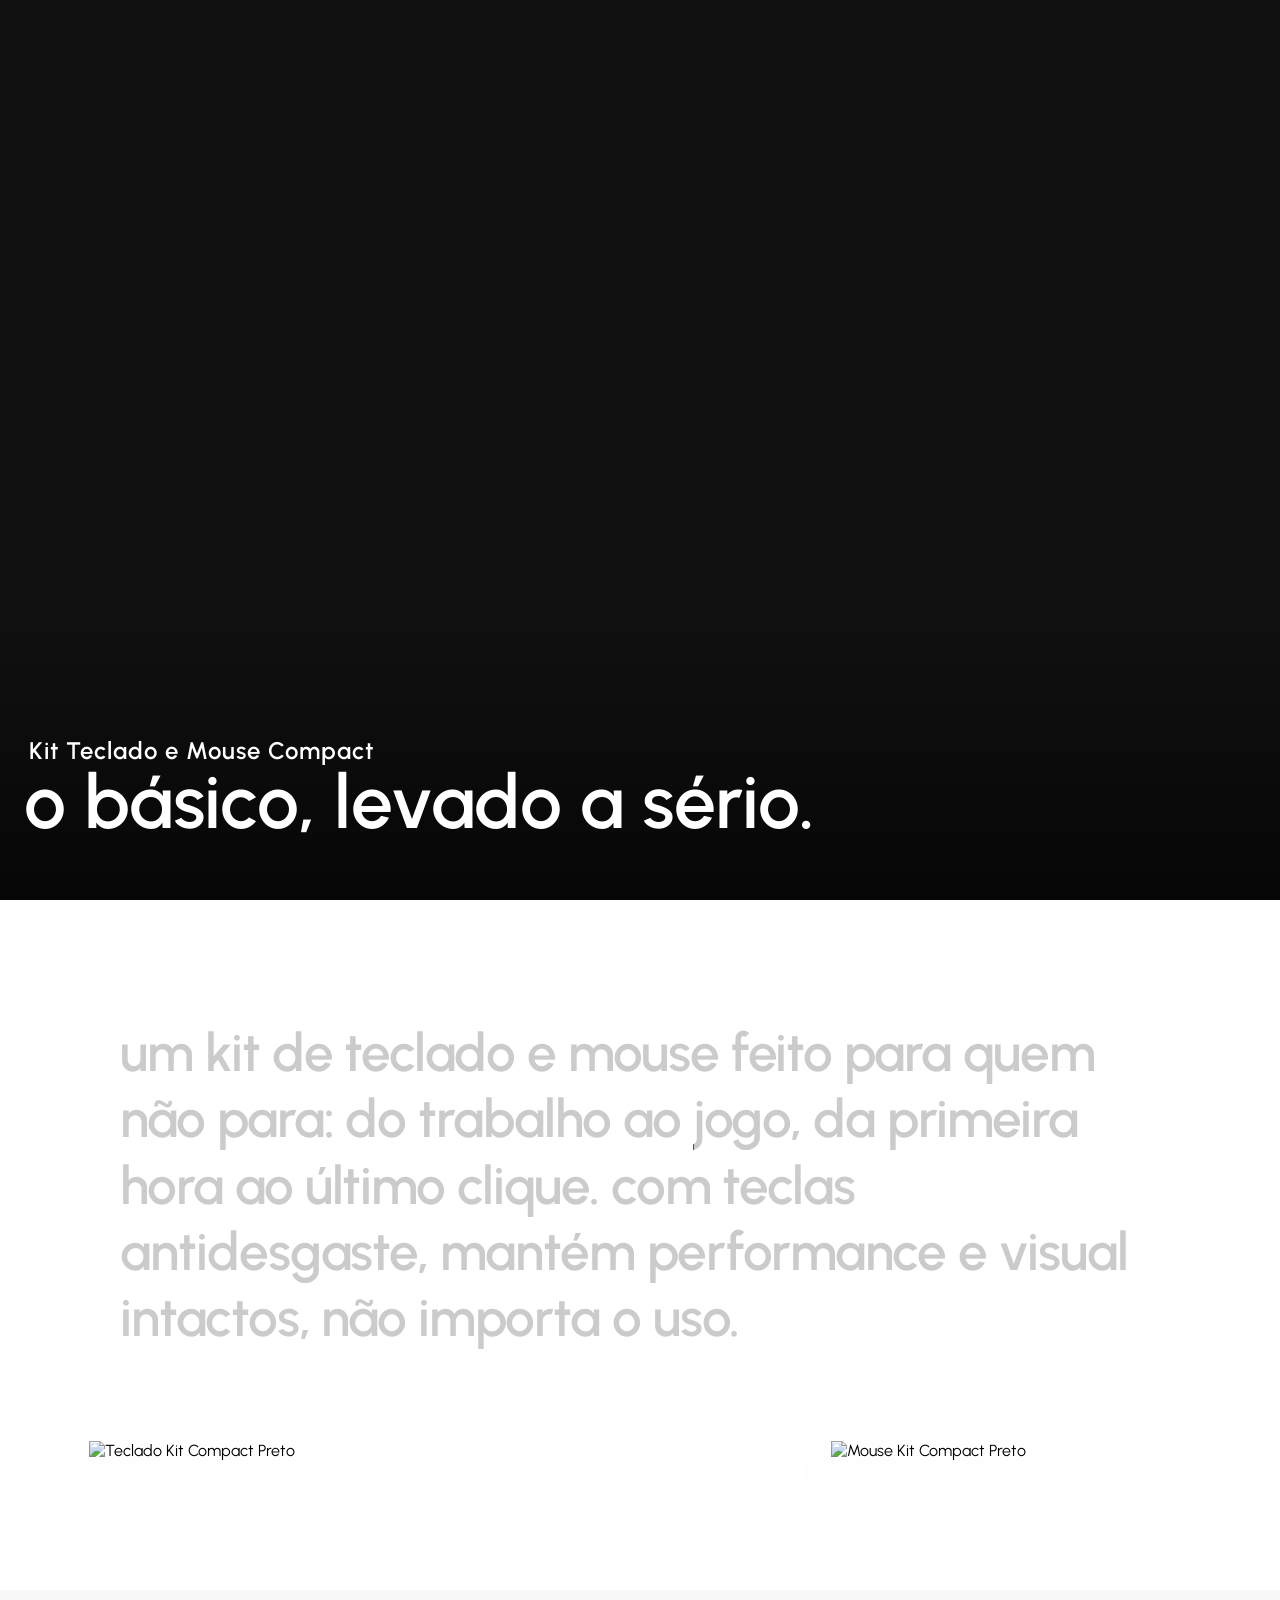
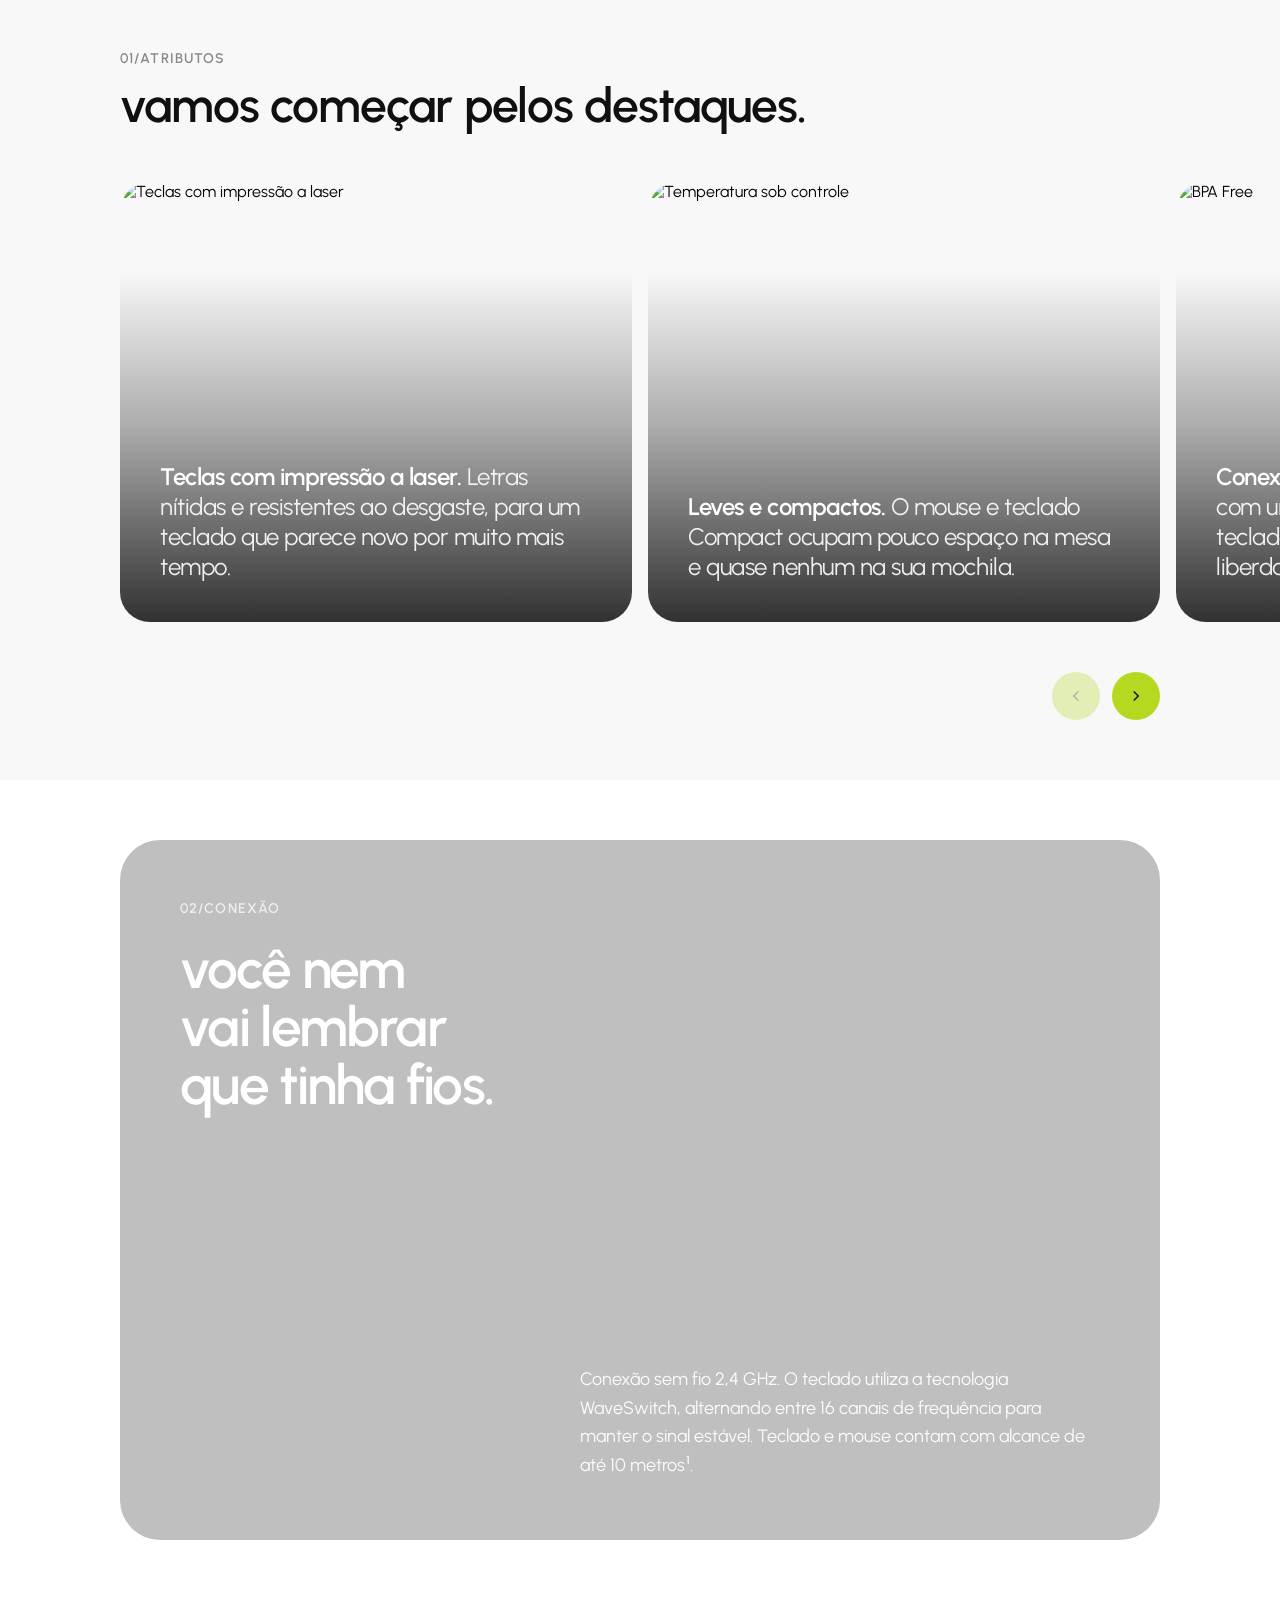
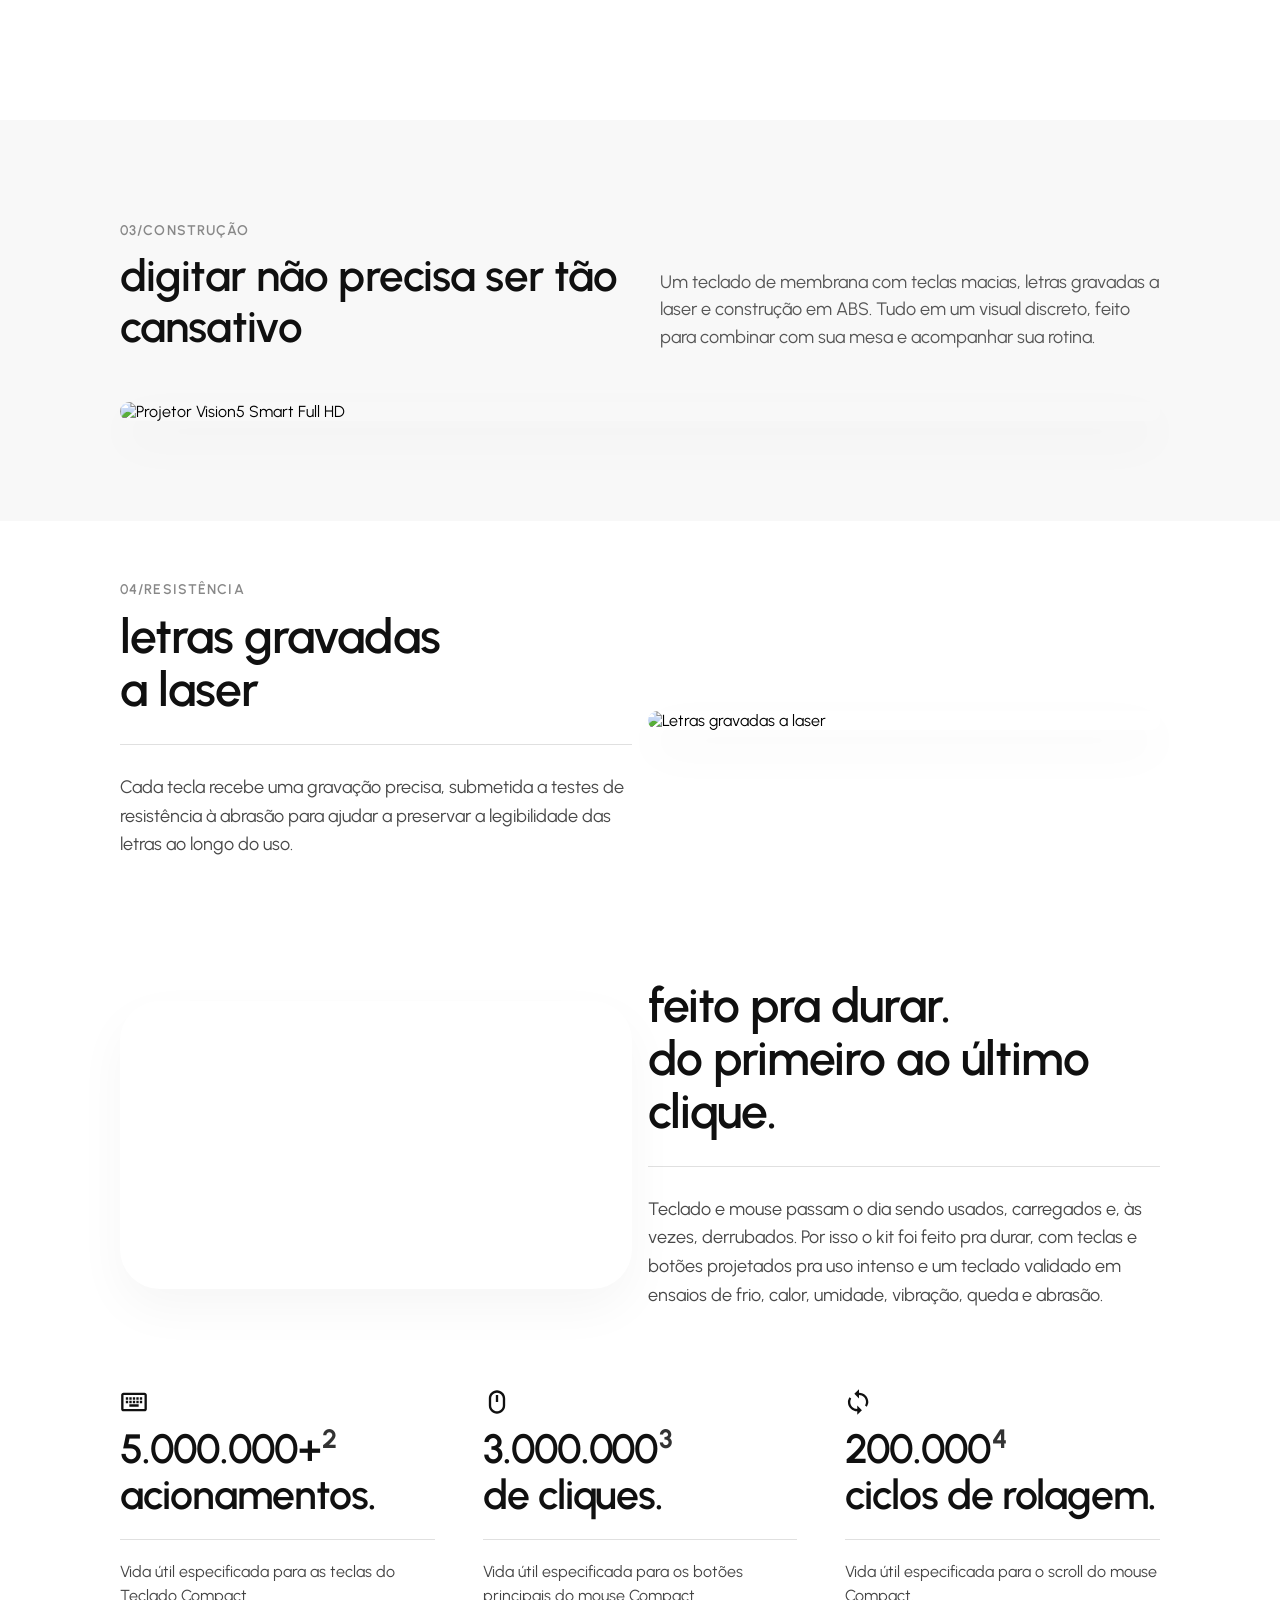
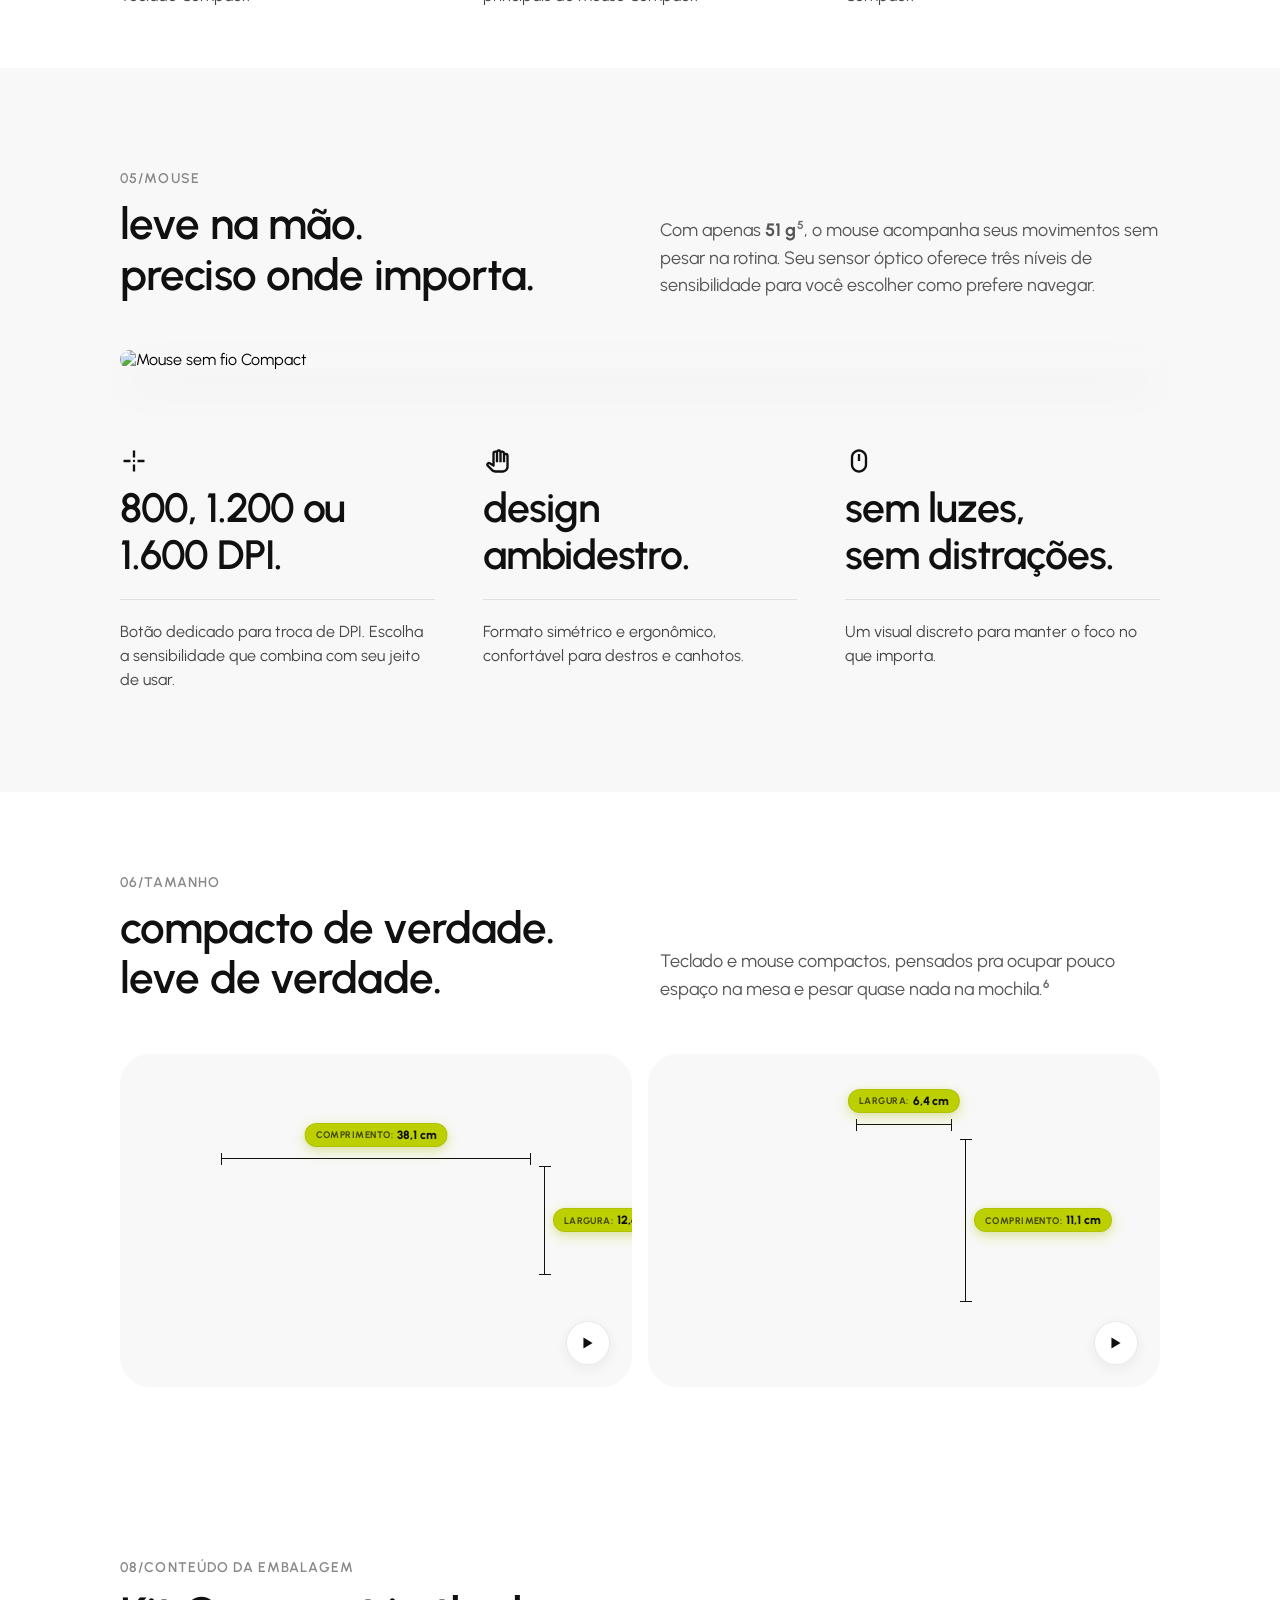
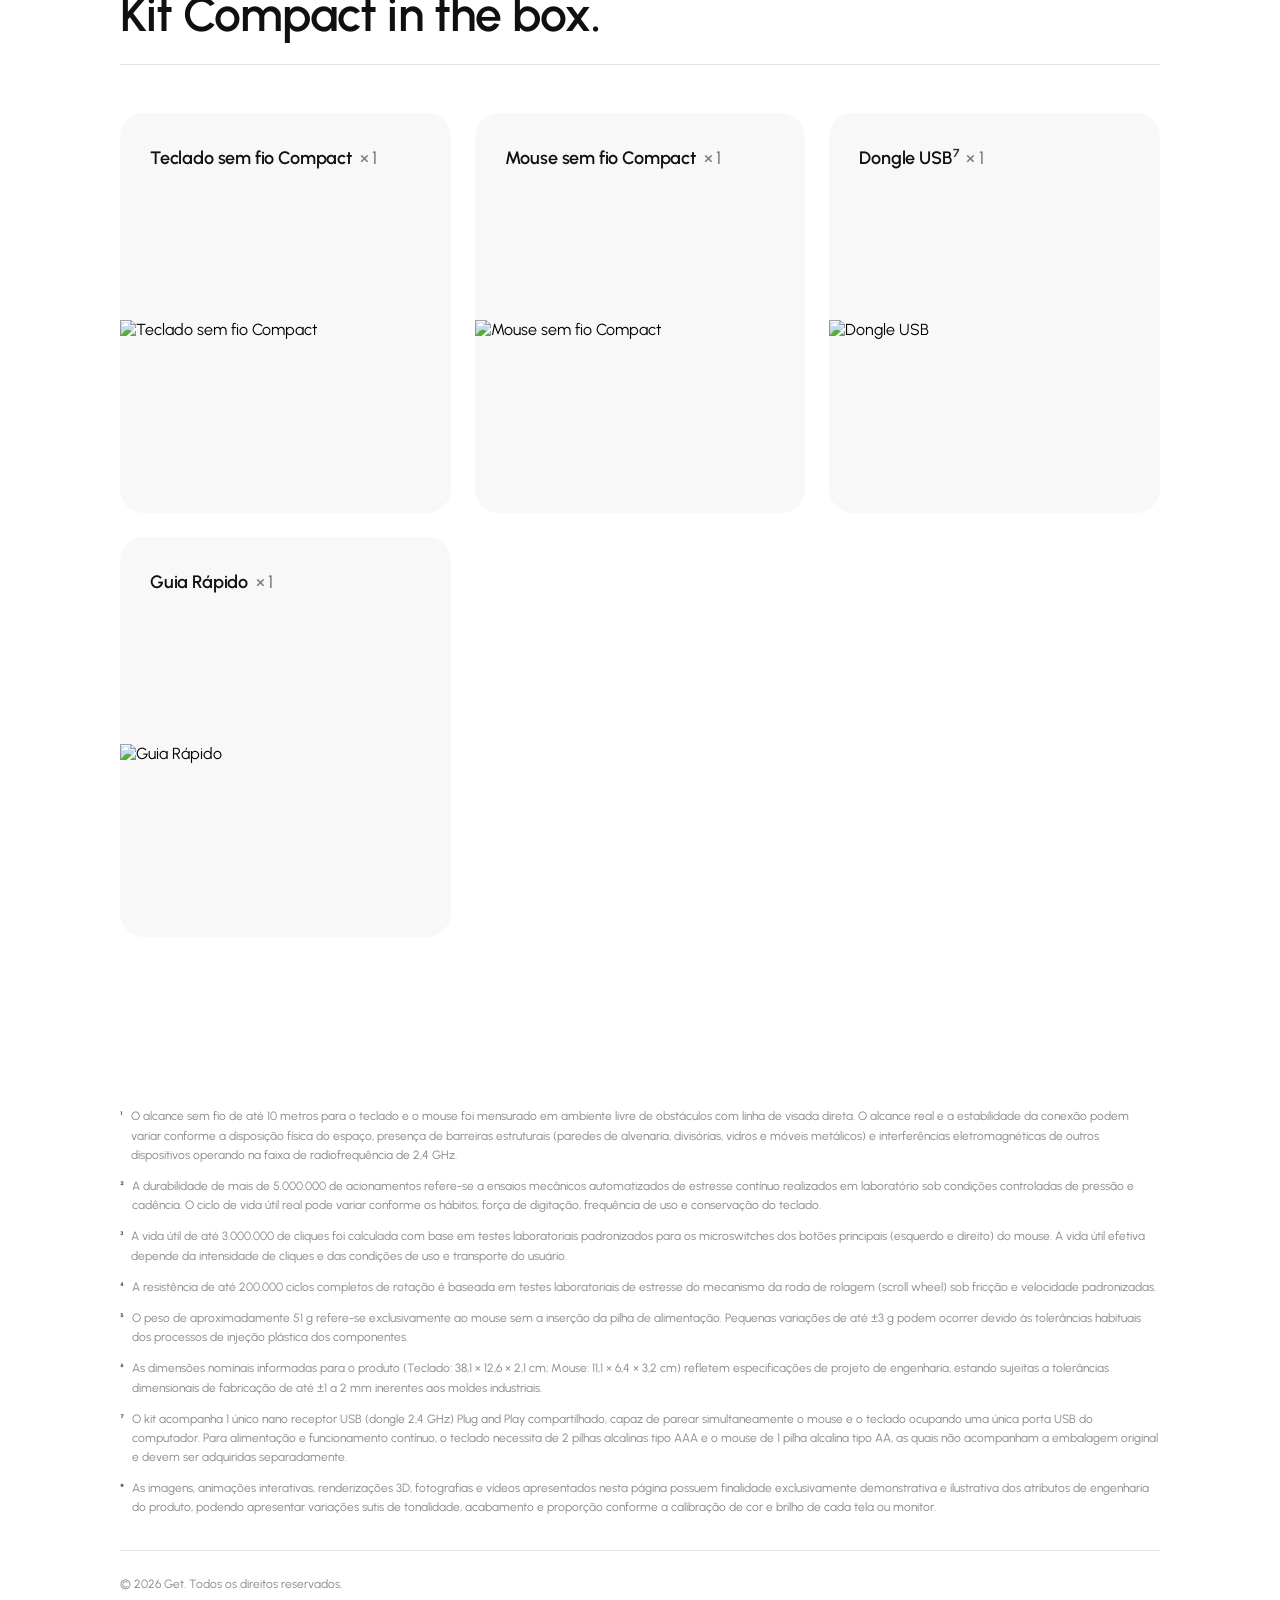
==== commit e319af65: "refactor: atualizar caminhos de assets para URLs absolutas do GitHub" ====
--- a/index.html
+++ b/index.html
@@ -1,4 +1,4 @@
-<!DOCTYPE html>
+﻿<!DOCTYPE html>
 <html lang="pt-BR">
 <head>
     <meta charset="UTF-8">
@@ -84,7 +84,7 @@
     position: relative;
     height: 100vh;
     min-height: 700px;
-    background-image: url("assets/Hero.jpg");
+    background-image: url("https://raw.githubusercontent.com/thyagoalves/kit-compact-lp/main/assets/Hero.jpg");
     background-size: cover;
     background-position: center center;
     color: #ffffff;
@@ -197,7 +197,7 @@
 
     .hero-section {
         min-height: 500px;
-        background-image: url("assets/Hero.jpg") !important;
+        background-image: url("https://raw.githubusercontent.com/thyagoalves/kit-compact-lp/main/assets/Hero.jpg") !important;
         background-size: cover !important;
         background-position: center center !important;
     }
@@ -6685,7 +6685,7 @@
     inset: 0;
     width: 100%;
     height: 100%;
-    background-image: url('assets/animteclado_strip.webp');
+    background-image: url('https://raw.githubusercontent.com/thyagoalves/kit-compact-lp/main/assets/animteclado_strip.webp');
     background-size: 3200% 100%; /* 32 frames horizontal */
     background-position: 0% 0%;
     background-repeat: no-repeat;
@@ -6993,7 +6993,7 @@
    Flipbook Mouse Compact (Card 2) - Medidas Animadas CSS Puro
    ========================================================== */
 .card-mouse-bg {
-    background-image: url('assets/animmouse_strip.webp') !important;
+    background-image: url('https://raw.githubusercontent.com/thyagoalves/kit-compact-lp/main/assets/animmouse_strip.webp') !important;
     background-size: 3200% 100% !important;
     background-position: 0% 0%;
     background-color: transparent !important;
@@ -7135,14 +7135,14 @@
                     <div class="kit-converge-stage color-black" id="kitConvergeStage">
                         <div class="kit-device kit-teclado">
                             <div class="kit-device-layers">
-                                <img src="assets/CompactTecladoBrancoPNG.png" alt="Teclado Kit Compact Branco" class="kit-img-layer img-white" loading="lazy">
-                                <img src="assets/CompactTecladoPNG.png" alt="Teclado Kit Compact Preto" class="kit-img-layer img-black" loading="lazy">
+                                <img src="https://raw.githubusercontent.com/thyagoalves/kit-compact-lp/main/assets/CompactTecladoBrancoPNG.png" alt="Teclado Kit Compact Branco" class="kit-img-layer img-white" loading="lazy">
+                                <img src="https://raw.githubusercontent.com/thyagoalves/kit-compact-lp/main/assets/CompactTecladoPNG.png" alt="Teclado Kit Compact Preto" class="kit-img-layer img-black" loading="lazy">
                             </div>
                         </div>
                         <div class="kit-device kit-mouse">
                             <div class="kit-device-layers">
-                                <img src="assets/CompactMouseBrancoPNG.png" alt="Mouse Kit Compact Branco" class="kit-img-layer img-white" loading="lazy">
-                                <img src="assets/CompactMousePNG.png" alt="Mouse Kit Compact Preto" class="kit-img-layer img-black" loading="lazy">
+                                <img src="https://raw.githubusercontent.com/thyagoalves/kit-compact-lp/main/assets/CompactMouseBrancoPNG.png" alt="Mouse Kit Compact Branco" class="kit-img-layer img-white" loading="lazy">
+                                <img src="https://raw.githubusercontent.com/thyagoalves/kit-compact-lp/main/assets/CompactMousePNG.png" alt="Mouse Kit Compact Preto" class="kit-img-layer img-black" loading="lazy">
                             </div>
                         </div>
                     </div>
@@ -7261,7 +7261,7 @@
                             <div class="carousel-track">
                                 <!-- Card 1: Teclas com impressão a laser -->
                                 <div class="carousel-card">
-                                    <img src="assets/Destaque1.jpg" alt="Teclas com impressão a laser" class="card-bg">
+                                    <img src="https://raw.githubusercontent.com/thyagoalves/kit-compact-lp/main/assets/Destaque1.jpg" alt="Teclas com impressão a laser" class="card-bg">
                                     <div class="card-overlay"></div>
                                     <div class="card-content">
                                         <h3 class="card-title">Teclas com impressão a laser.&nbsp;<span style="letter-spacing: -0.02em;">Letras nítidas e resistentes ao desgaste, para um teclado que parece novo por muito mais tempo.</span></h3>
@@ -7270,7 +7270,7 @@
 
                                 <!-- Card 2: Tampa em Tritan -->
                                 <div class="carousel-card">
-                                    <img src="assets/Destaque2.jpg" alt="Temperatura sob controle" class="card-bg">
+                                    <img src="https://raw.githubusercontent.com/thyagoalves/kit-compact-lp/main/assets/Destaque2.jpg" alt="Temperatura sob controle" class="card-bg">
                                     <div class="card-overlay"></div>
                                     <div class="card-content">
                                         <h3 class="card-title">Leves e compactos.&nbsp;<span style="letter-spacing: -0.02em;">O mouse e teclado Compact ocupam pouco espaço na mesa e quase nenhum na sua mochila.</span></h3>
@@ -7280,7 +7280,7 @@
 
                                 <!-- Card 3: BPA Free -->
                                 <div class="carousel-card">
-                                    <img src="assets/Destaque3.jpg" alt="BPA Free" class="card-bg">
+                                    <img src="https://raw.githubusercontent.com/thyagoalves/kit-compact-lp/main/assets/Destaque3.jpg" alt="BPA Free" class="card-bg">
                                     <div class="card-overlay"></div>
                                     <div class="card-content">
                                         <h3 class="card-title">Conexão sem fio simples. &nbsp;<span style="letter-spacing: -0.02em;">O kit funciona com um único dongle para mouse e teclado. Menos portas ocupadas e mais liberdade na mesa.</span></h3>
@@ -7354,7 +7354,7 @@
                     <!-- Container Principal (Desktop: Full Card 700px com texto dentro; Mobile: Card 1:1 apenas imagem) -->
                     <div class="motor-video-card">
                         <video class="motor-video-bg" autoplay loop muted playsinline preload="auto">
-                        <source src="assets/L1.mp4" type="video/mp4">
+                        <source src="https://raw.githubusercontent.com/thyagoalves/kit-compact-lp/main/assets/L1.mp4" type="video/mp4">
                     </video>
                         <div class="video-overlay desktop-only-sistema"></div>
                         <div class="video-card-content desktop-only-sistema">
@@ -7485,7 +7485,7 @@
 
                     <!-- Imagem Full Max-Width com Hover Scale -->
                     <div class="battery-large-card2">
-                        <img src="assets/L1.jpg" alt="Projetor Vision5 Smart Full HD" class="battery-large-img">
+                        <img src="https://raw.githubusercontent.com/thyagoalves/kit-compact-lp/main/assets/L1.jpg" alt="Projetor Vision5 Smart Full HD" class="battery-large-img">
                     </div>
 
 
@@ -7503,7 +7503,7 @@
                         </div>
                         <div class="display-split-right">
                             <div class="display-large-card">
-                                <img src="assets/L1-2Comapct.jpg" alt="Letras gravadas a laser" class="selim-img">
+                                <img src="https://raw.githubusercontent.com/thyagoalves/kit-compact-lp/main/assets/L1-2Comapct.jpg" alt="Letras gravadas a laser" class="selim-img">
                             </div>
                         </div>
                     </div>
@@ -7517,7 +7517,7 @@
                         <div class="display-split-left">
                             <div class="display-large-card display-large-card-video">
                                 <video class="display-large-video" autoplay loop muted playsinline preload="auto">
-                                    <source src="assets/testeresistenciacompact.mp4" type="video/mp4">
+                                    <source src="https://raw.githubusercontent.com/thyagoalves/kit-compact-lp/main/assets/testeresistenciacompact.mp4" type="video/mp4">
                                 </video>
                             </div>
                         </div>
@@ -7592,7 +7592,7 @@
 
                     <!-- Imagem Full Max-Width com Hover Scale -->
                     <div class="battery-large-card2">
-                        <img src="assets/L2.jpg" alt="Mouse sem fio Compact" class="battery-large-img">
+                        <img src="https://raw.githubusercontent.com/thyagoalves/kit-compact-lp/main/assets/L2.jpg" alt="Mouse sem fio Compact" class="battery-large-img">
                     </div>
 
                     <!-- Especificações do Mouse em 3 Colunas (DPI, Ambidestro e Sem Luzes) -->
@@ -7839,7 +7839,7 @@
                                     <h3 class="in-box-card-title">Teclado sem fio Compact <span class="in-box-card-qty">&times; 1</span></h3>
                                 </div>
                                 <div class="in-box-card-visual">
-                                    <img src="assets/TecladoBox.png" alt="Teclado sem fio Compact" class="in-box-img in-box-img-keyboard" loading="lazy">
+                                    <img src="https://raw.githubusercontent.com/thyagoalves/kit-compact-lp/main/assets/TecladoBox.png" alt="Teclado sem fio Compact" class="in-box-img in-box-img-keyboard" loading="lazy">
                                 </div>
                             </div>
 
@@ -7849,7 +7849,7 @@
                                     <h3 class="in-box-card-title">Mouse sem fio Compact <span class="in-box-card-qty">&times; 1</span></h3>
                                 </div>
                                 <div class="in-box-card-visual">
-                                    <img src="assets/MouseBox.png" alt="Mouse sem fio Compact" class="in-box-img in-box-img-mouse" loading="lazy">
+                                    <img src="https://raw.githubusercontent.com/thyagoalves/kit-compact-lp/main/assets/MouseBox.png" alt="Mouse sem fio Compact" class="in-box-img in-box-img-mouse" loading="lazy">
                                 </div>
                             </div>
 
@@ -7859,7 +7859,7 @@
                                     <h3 class="in-box-card-title">Dongle USB<sup class="legal-ref">7</sup> <span class="in-box-card-qty">&times; 1</span></h3>
                                 </div>
                                 <div class="in-box-card-visual">
-                                    <img src="assets/DongleUSBCompact2Mouse.png" alt="Dongle USB" class="in-box-img in-box-img-dongle" loading="lazy">
+                                    <img src="https://raw.githubusercontent.com/thyagoalves/kit-compact-lp/main/assets/DongleUSBCompact2Mouse.png" alt="Dongle USB" class="in-box-img in-box-img-dongle" loading="lazy">
                                 </div>
                             </div>
 
@@ -7869,7 +7869,7 @@
                                     <h3 class="in-box-card-title">Guia Rápido <span class="in-box-card-qty">&times; 1</span></h3>
                                 </div>
                                 <div class="in-box-card-visual">
-                                    <img src="assets/ManualCompact2Box.png" alt="Guia Rápido" class="in-box-img in-box-img-manual" loading="lazy">
+                                    <img src="https://raw.githubusercontent.com/thyagoalves/kit-compact-lp/main/assets/ManualCompact2Box.png" alt="Guia Rápido" class="in-box-img in-box-img-manual" loading="lazy">
                                 </div>
                             </div>
                         </div>
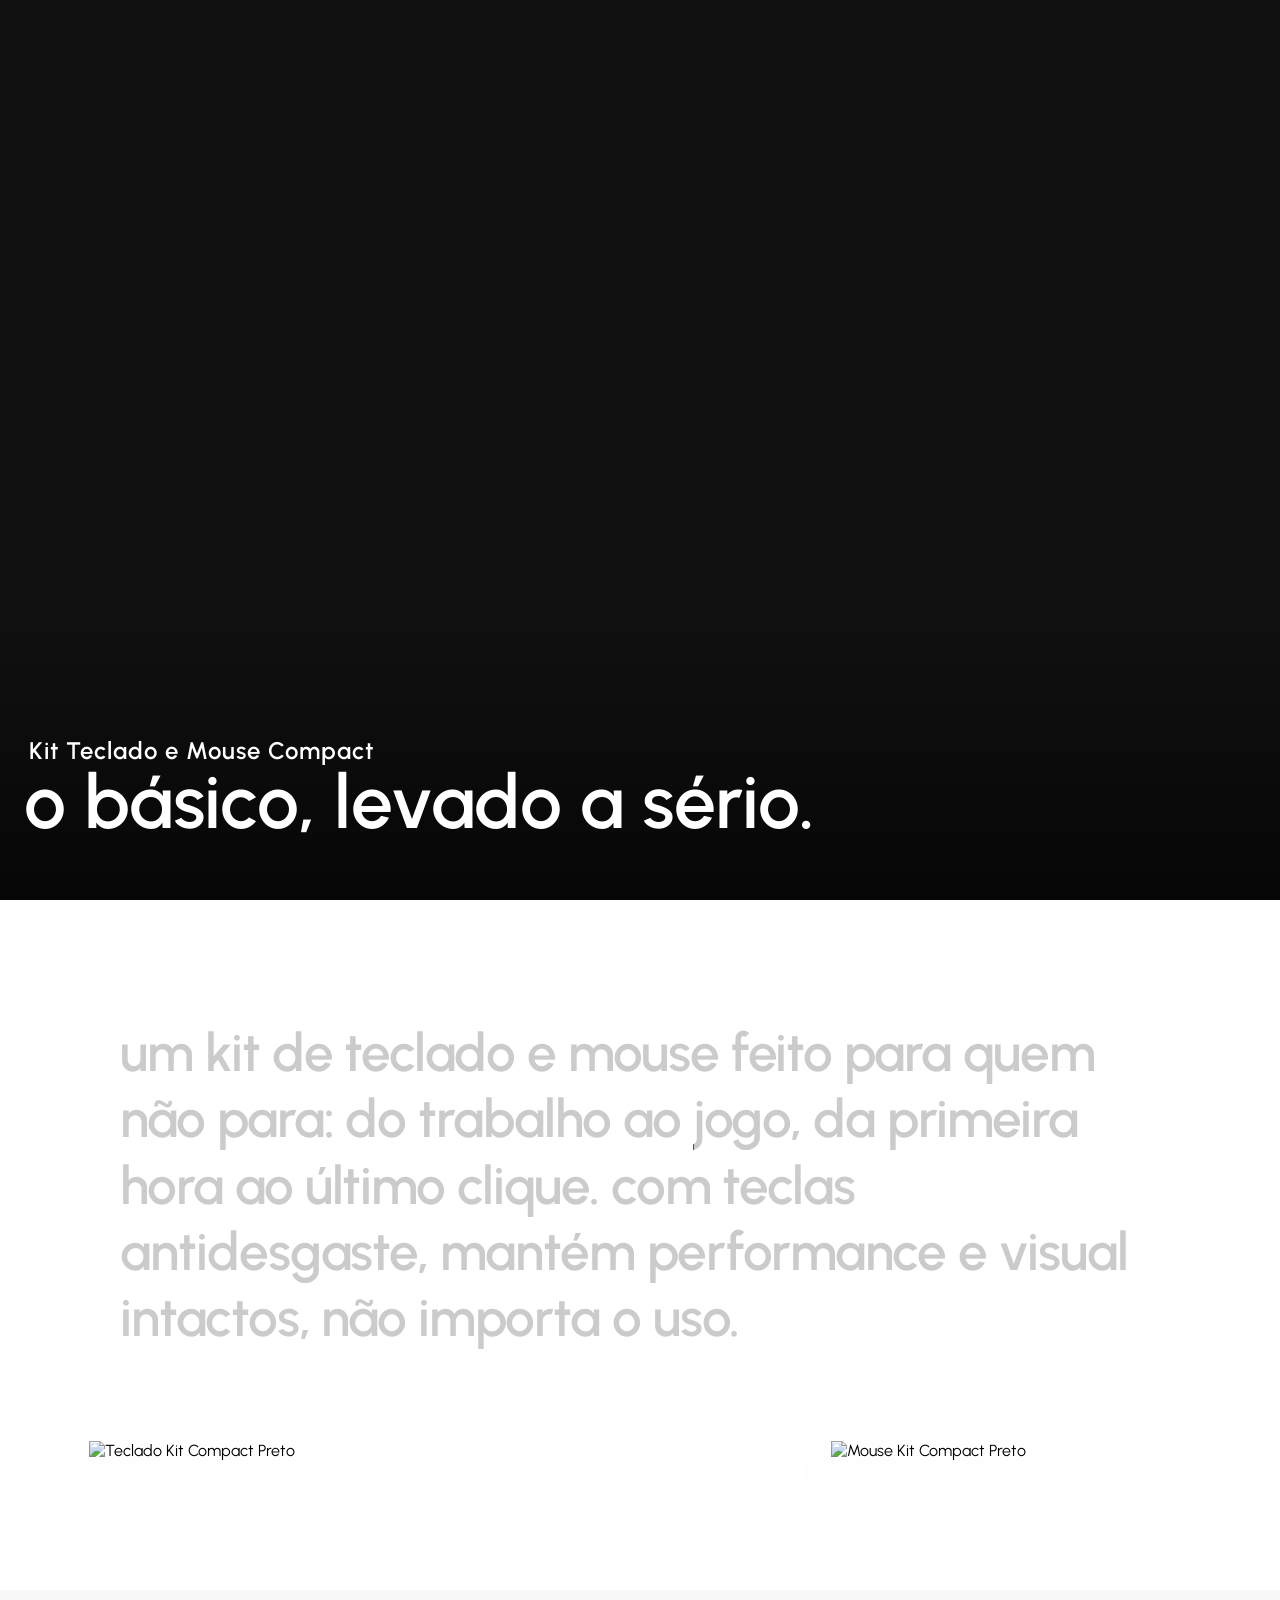
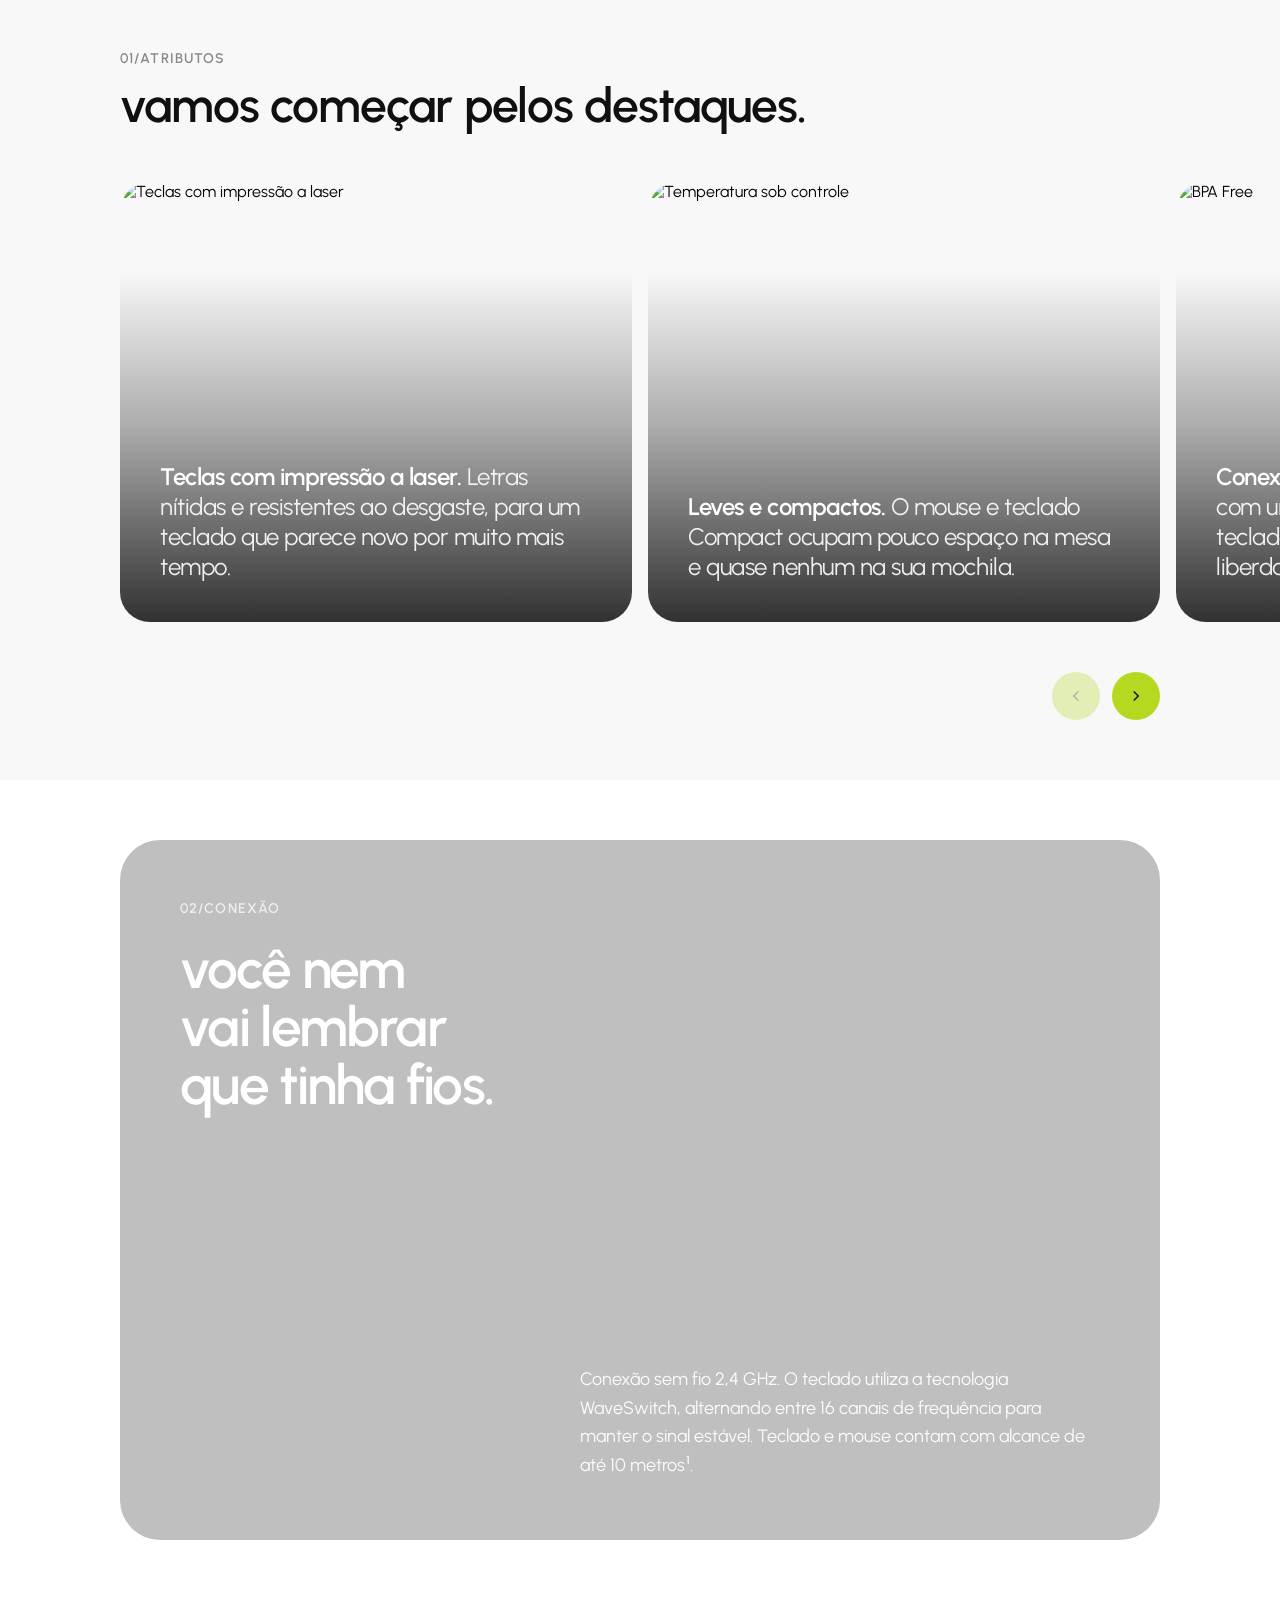
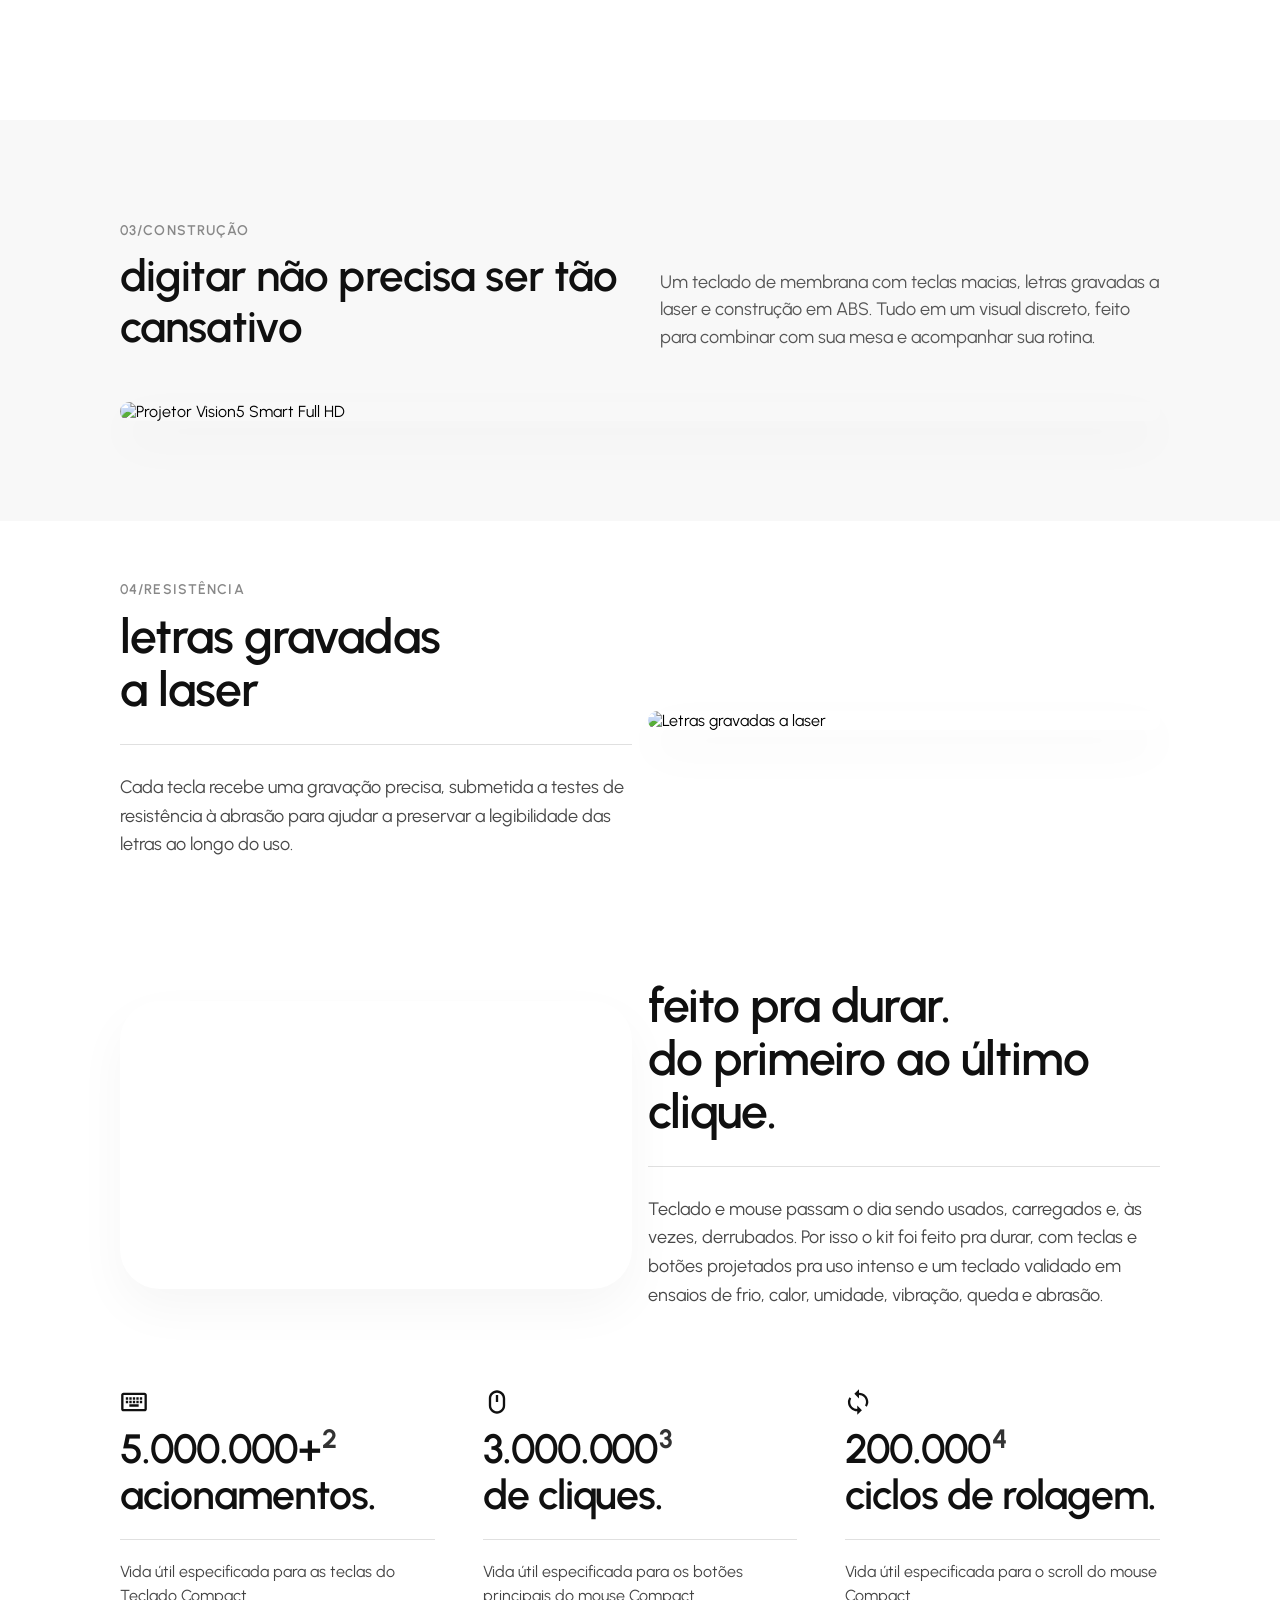
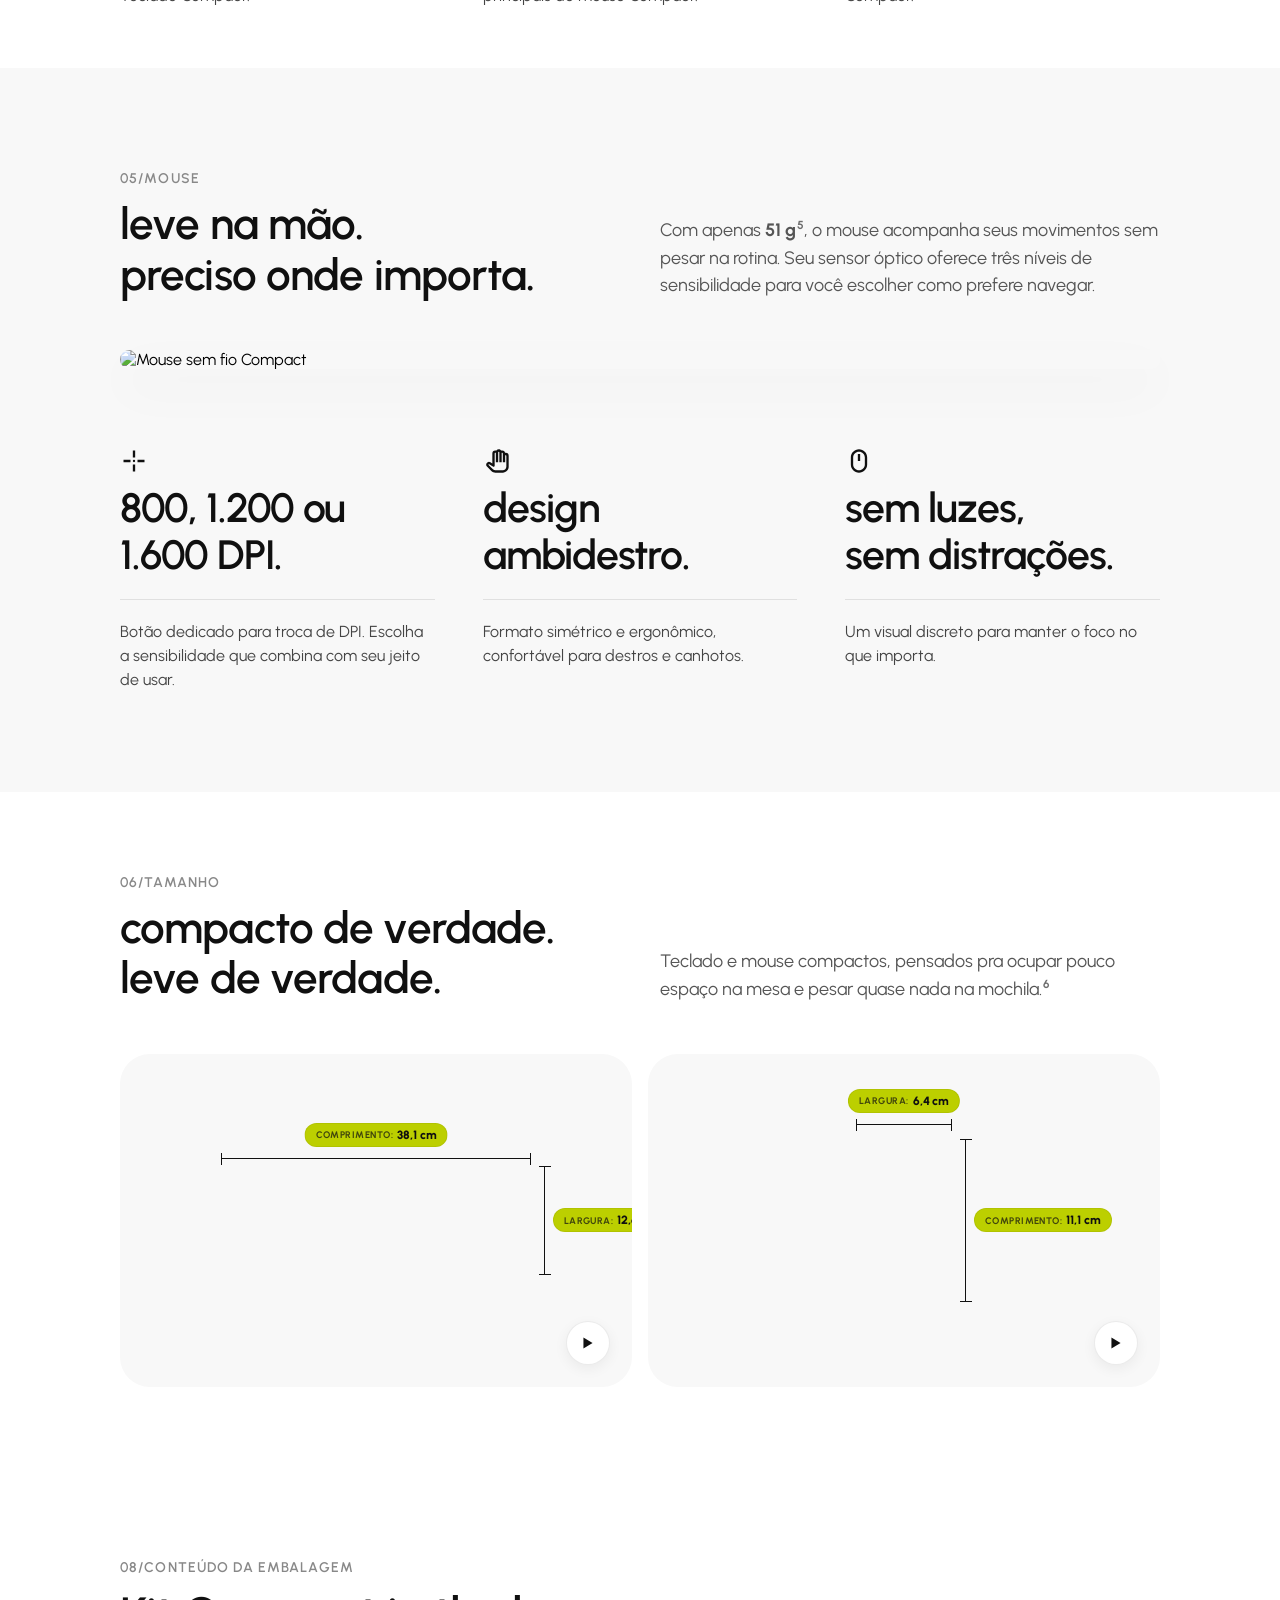
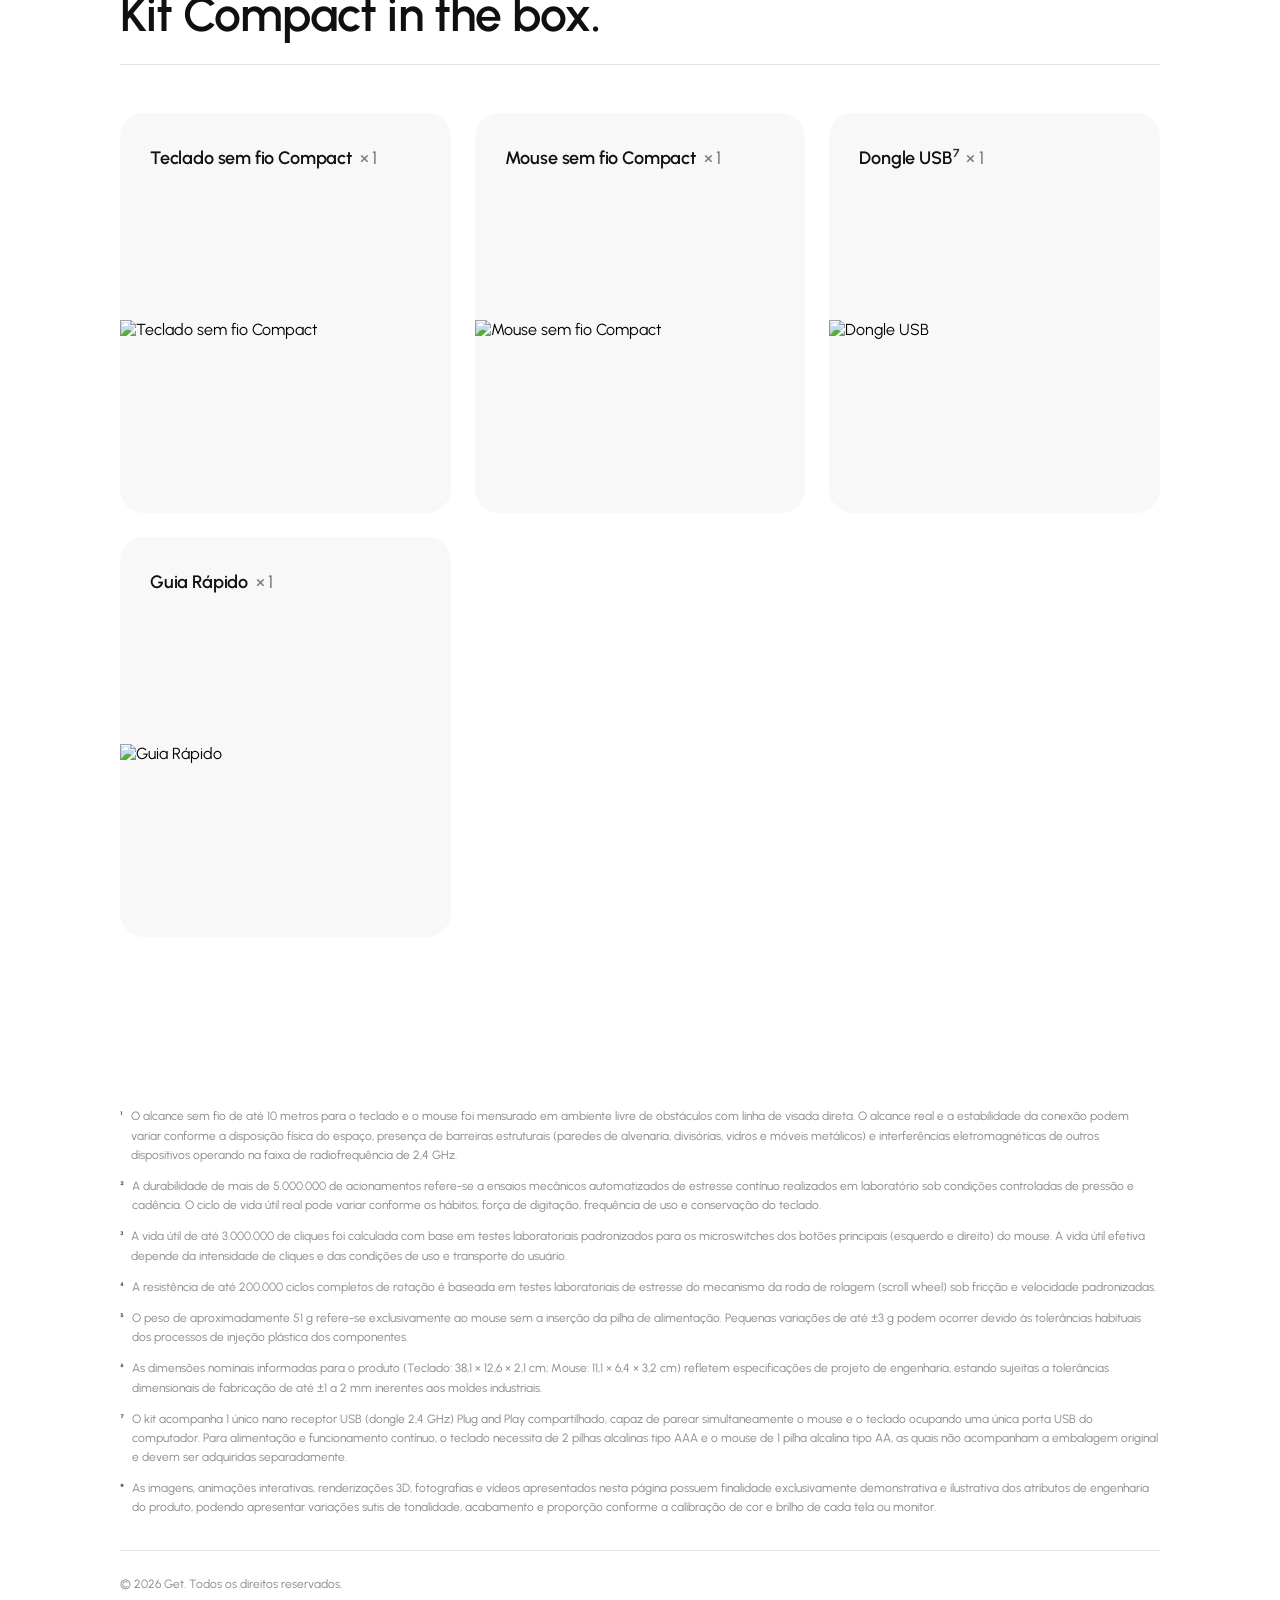
==== commit 1d65dd74: "style: remover dropshadows das pills na lâmina 06 tamanho" ====
--- a/index.html
+++ b/index.html
@@ -6819,7 +6819,7 @@
     padding: 5px 10px;
     border-radius: 20px;
     white-space: nowrap;
-    box-shadow: 0 4px 14px rgba(188, 207, 0, 0.35), 0 2px 6px rgba(0, 0, 0, 0.06);
+    box-shadow: none !important;
     display: inline-flex;
     align-items: center;
     gap: 4px;
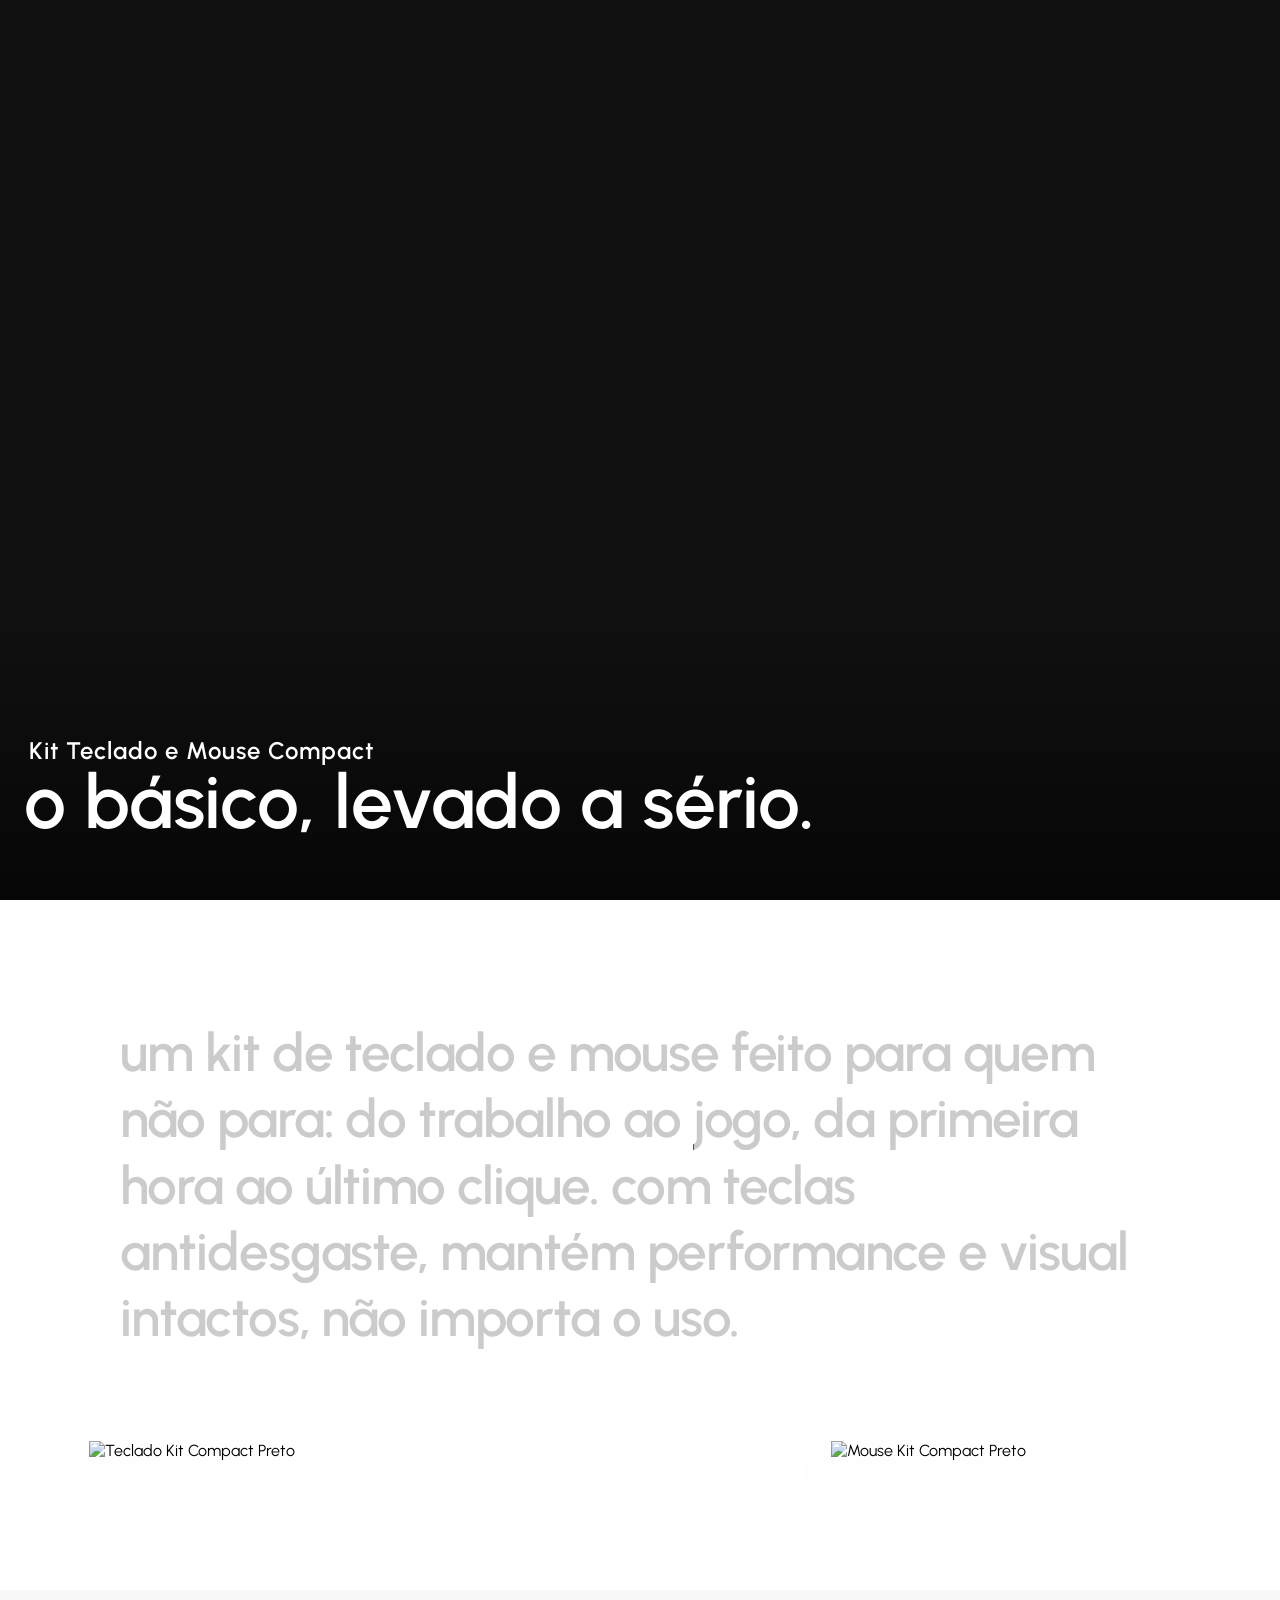
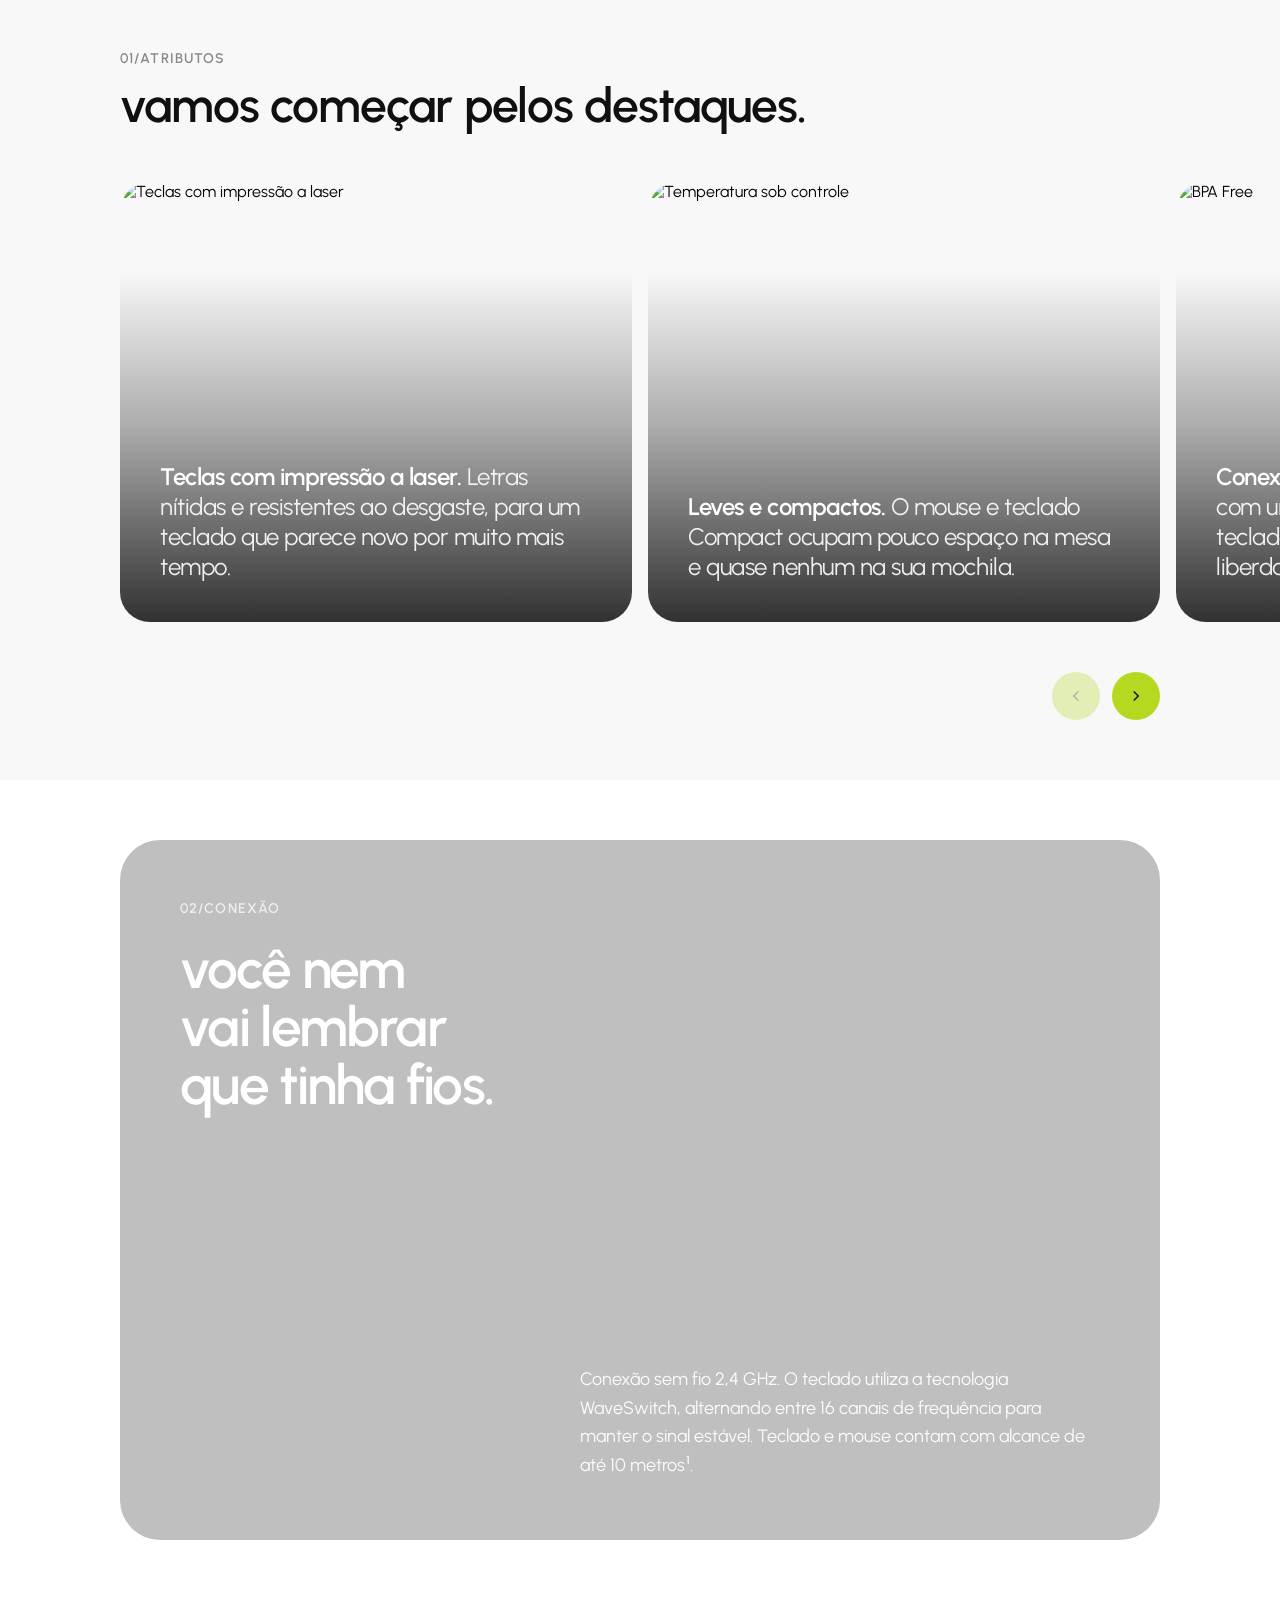
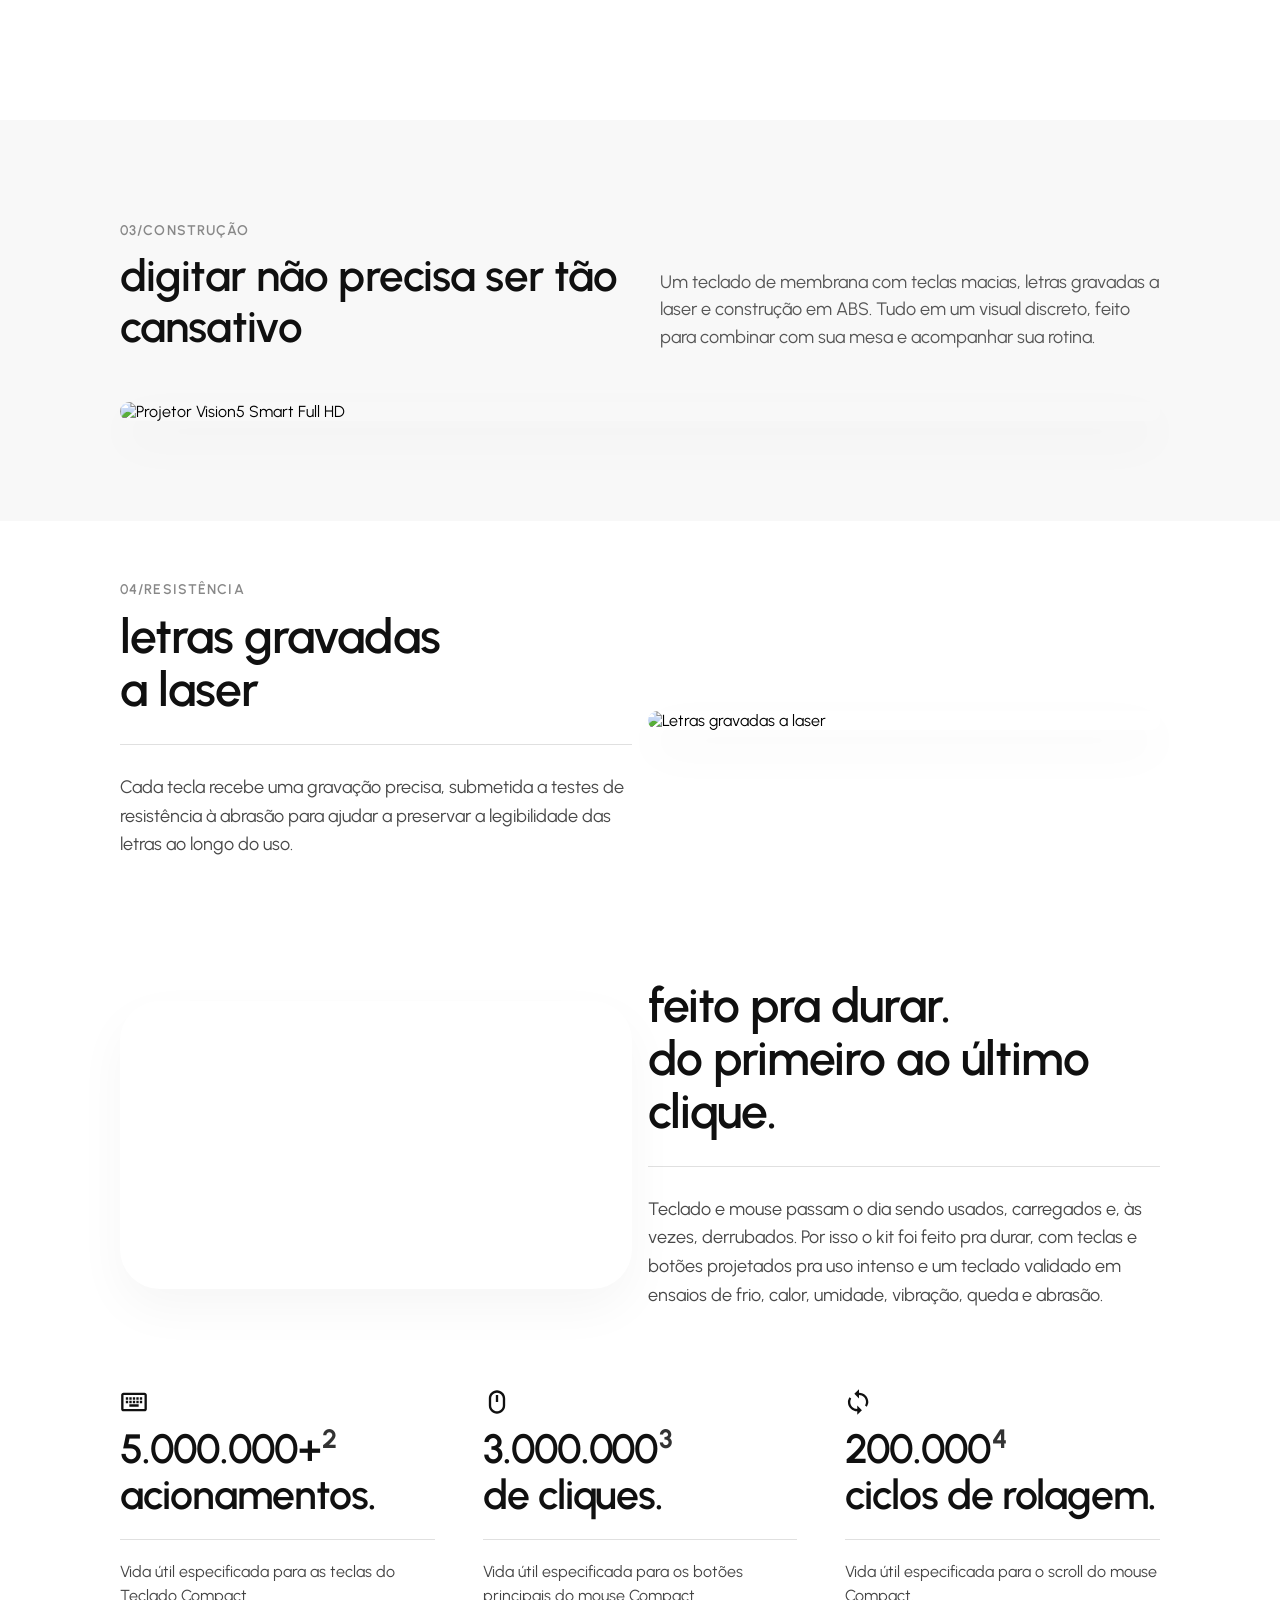
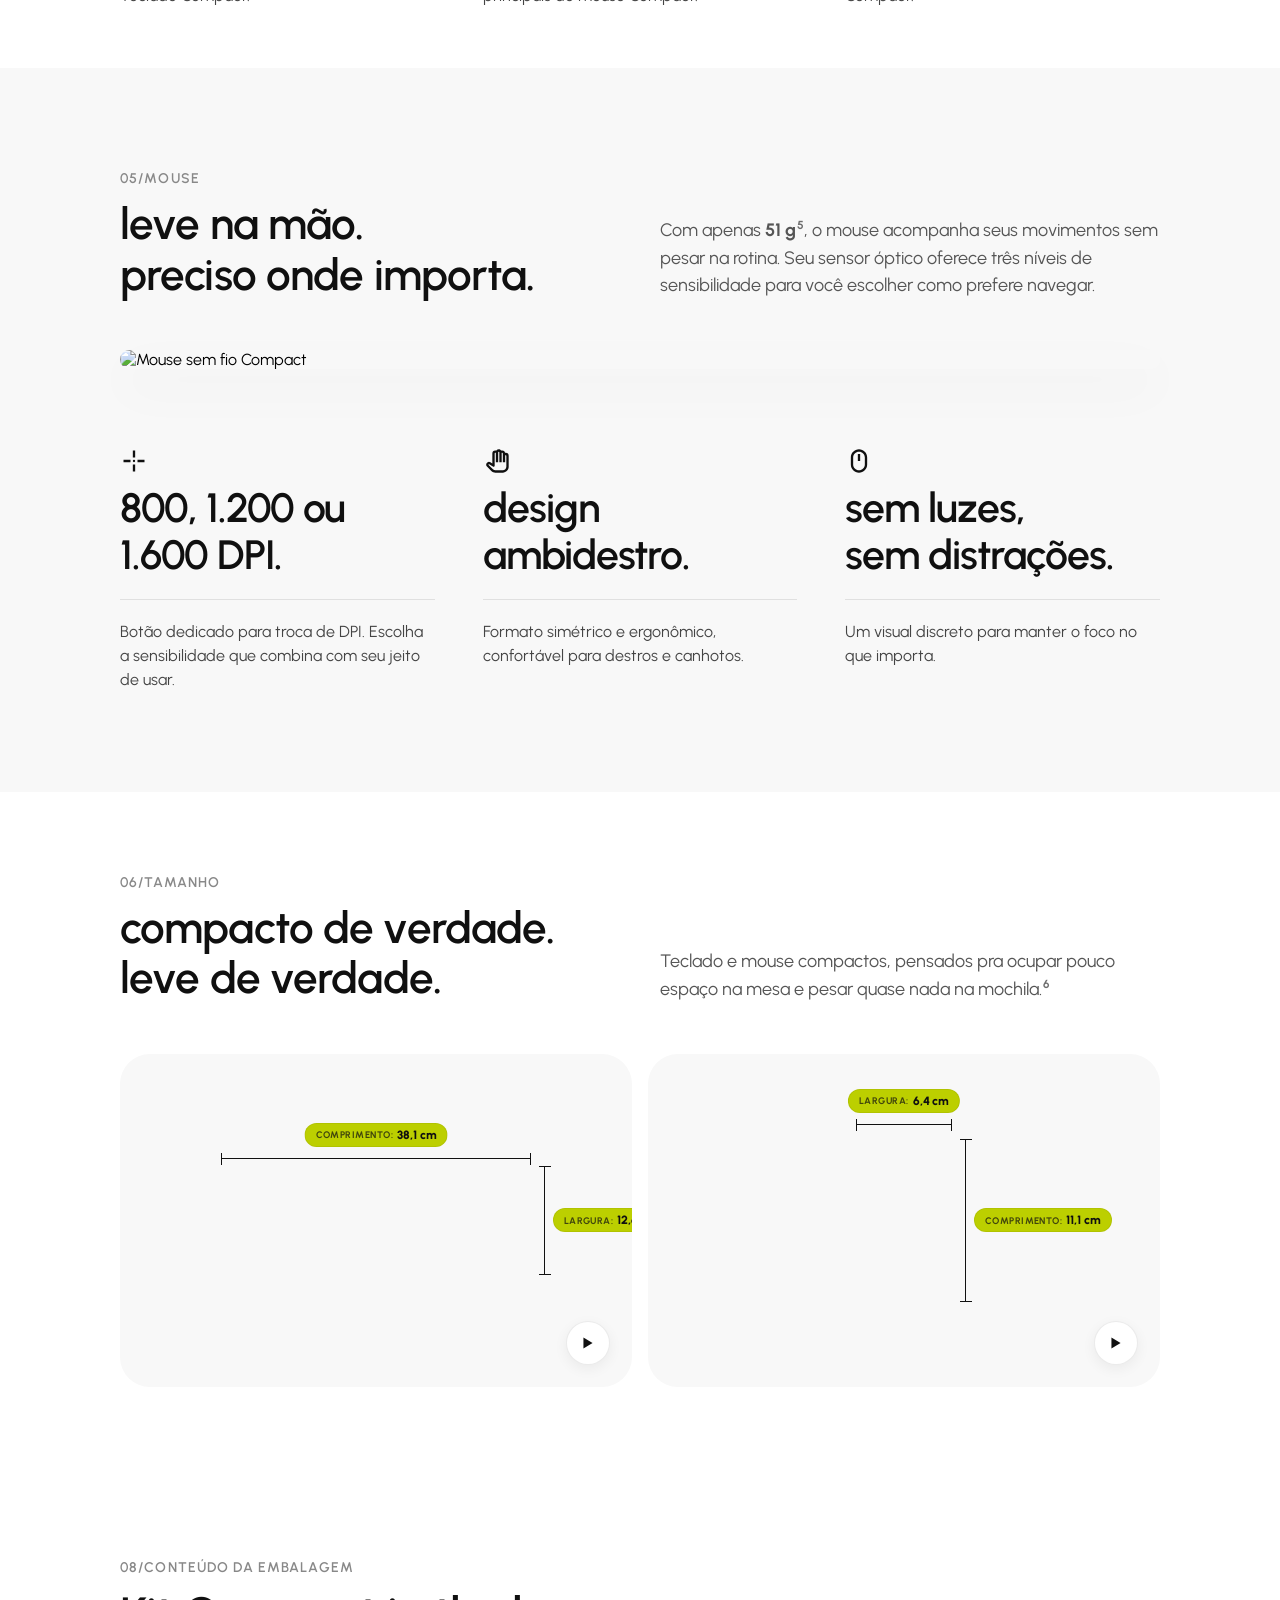
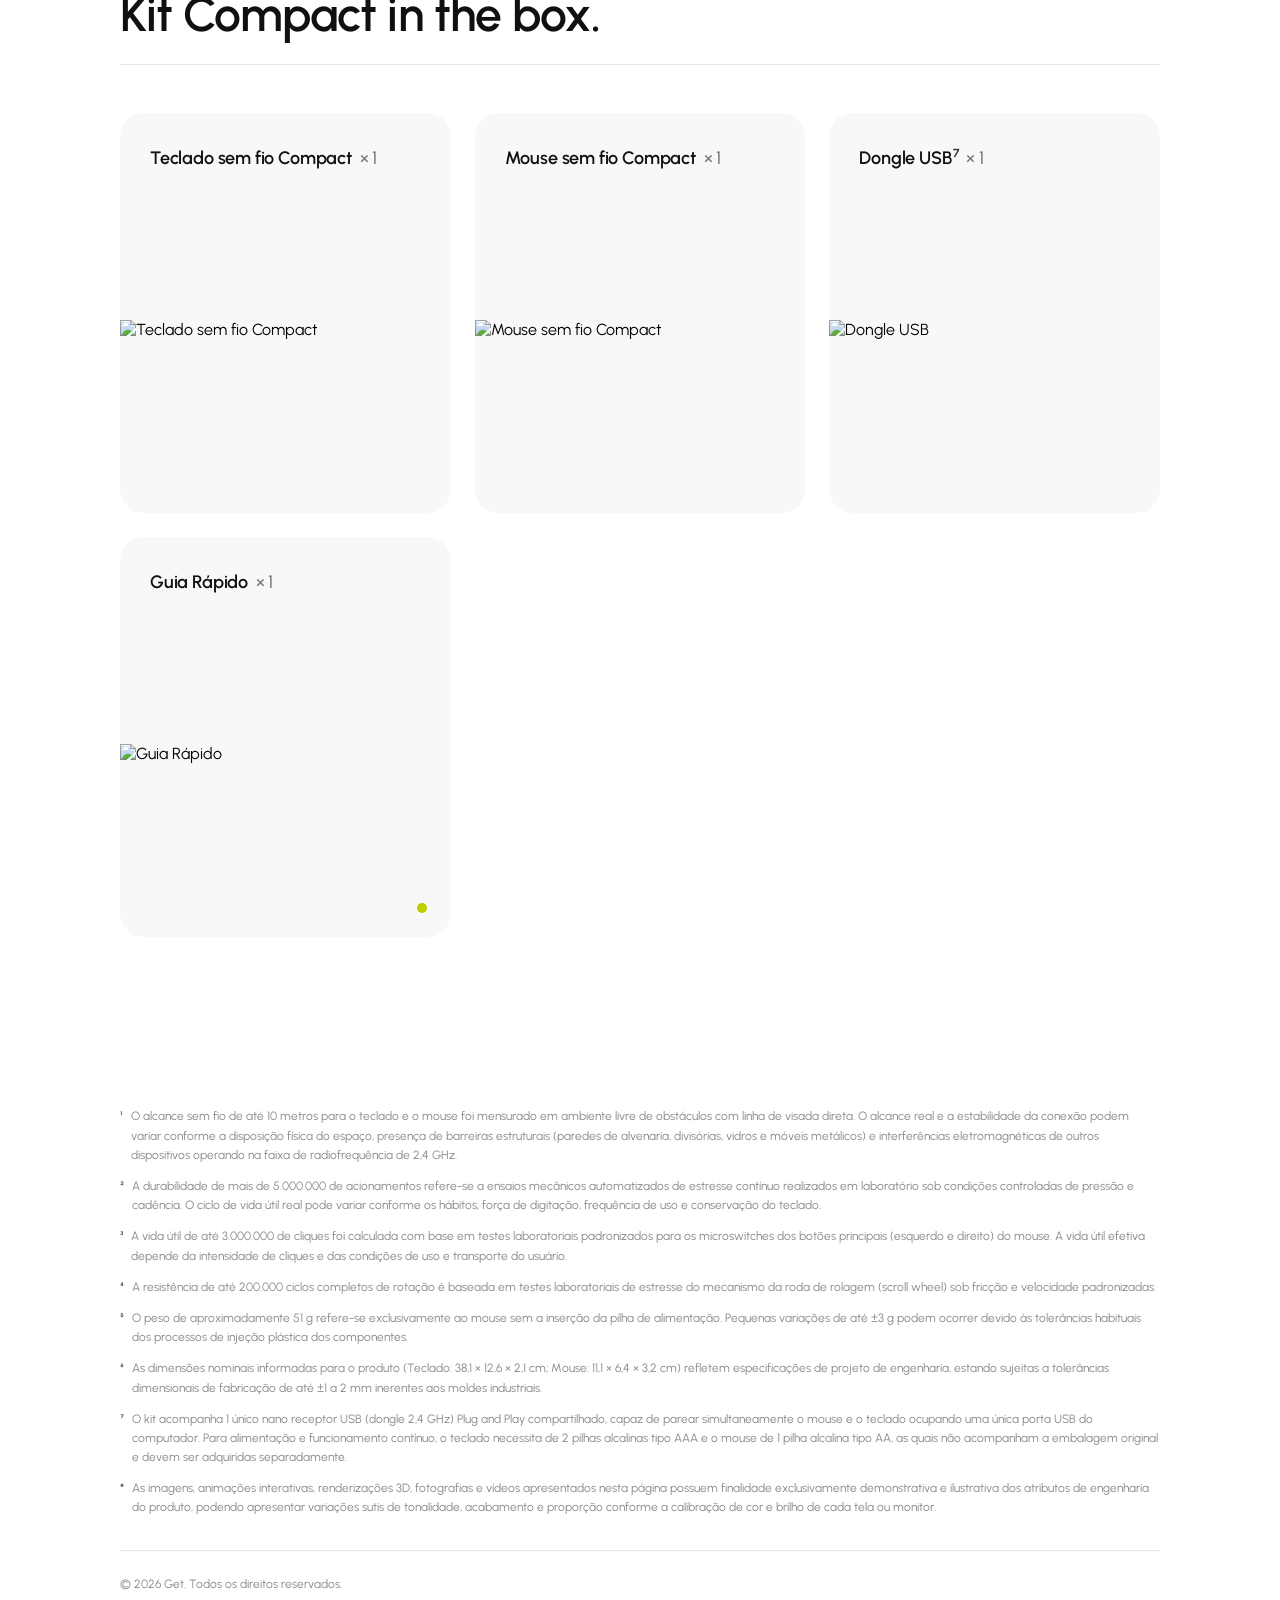
==== commit 682b014b: "feat: botao morphing glassmorphism com bounce no card do guia rapido" ====
--- a/index.html
+++ b/index.html
@@ -4654,6 +4654,143 @@
     transform: scale(1.06);
 }
 
+/* =========================================================
+   Botão Morphing Glassmorphism de Download do Guia Rápido
+   ========================================================== */
+.btn-manual-download {
+    position: absolute;
+    bottom: 24px;
+    right: 24px;
+    width: 10px;
+    height: 10px;
+    border-radius: 50%;
+    background-color: #bccf00;
+    display: flex;
+    align-items: center;
+    justify-content: center;
+    text-decoration: none;
+    z-index: 10;
+    cursor: pointer;
+    border: none;
+    outline: none;
+    overflow: hidden;
+    /* Transição elástica de retorno (Bounce suave) */
+    transition: 
+        bottom 0.5s cubic-bezier(0.34, 1.56, 0.64, 1),
+        right 0.5s cubic-bezier(0.34, 1.56, 0.64, 1),
+        width 0.5s cubic-bezier(0.34, 1.56, 0.64, 1),
+        height 0.5s cubic-bezier(0.34, 1.56, 0.64, 1),
+        background-color 0.4s ease,
+        border 0.4s ease,
+        box-shadow 0.4s ease,
+        transform 0.4s cubic-bezier(0.34, 1.56, 0.64, 1);
+}
+
+/* Pulso sutil no cantinho enquanto pequeno */
+.btn-manual-download::before {
+    content: '';
+    position: absolute;
+    inset: -3px;
+    border-radius: 50%;
+    background: rgba(188, 207, 0, 0.45);
+    opacity: 0.6;
+    animation: manualDotPulse 2s cubic-bezier(0.24, 0, 0.38, 1) infinite;
+    pointer-events: none;
+    transition: opacity 0.3s ease;
+}
+
+@keyframes manualDotPulse {
+    0% { transform: scale(0.8); opacity: 0.8; }
+    50% { transform: scale(2.0); opacity: 0; }
+    100% { transform: scale(0.8); opacity: 0; }
+}
+
+/* No hover do card: Cresce com BOUNCE elástico para o CENTRO com Glassmorphism */
+.in-box-card-manual:hover .btn-manual-download {
+    bottom: calc(50% - 37px);
+    right: calc(50% - 37px);
+    width: 74px;
+    height: 74px;
+    background: rgba(255, 255, 255, 0.72);
+    -webkit-backdrop-filter: blur(20px) saturate(190%);
+    backdrop-filter: blur(20px) saturate(190%);
+    border: 1.5px solid rgba(255, 255, 255, 0.95);
+    box-shadow: 
+        0 20px 44px rgba(0, 0, 0, 0.14),
+        0 6px 18px rgba(188, 207, 0, 0.25),
+        inset 0 1px 2px rgba(255, 255, 255, 0.95);
+    transform: scale(1);
+    /* Curva elástica com overshoot (Bounce físico) */
+    transition: 
+        bottom 0.6s cubic-bezier(0.175, 0.885, 0.32, 1.275),
+        right 0.6s cubic-bezier(0.175, 0.885, 0.32, 1.275),
+        width 0.6s cubic-bezier(0.175, 0.885, 0.32, 1.275),
+        height 0.6s cubic-bezier(0.175, 0.885, 0.32, 1.275),
+        background-color 0.35s ease,
+        border 0.35s ease,
+        box-shadow 0.35s ease;
+}
+
+.in-box-card-manual:hover .btn-manual-download::before {
+    opacity: 0;
+    animation: none;
+}
+
+/* Hover direto sobre o botão expandido */
+.btn-manual-download:hover {
+    transform: scale(1.08) !important;
+    background: rgba(188, 207, 0, 0.92) !important;
+    border-color: #bccf00 !important;
+    box-shadow: 
+        0 24px 50px rgba(0, 0, 0, 0.18),
+        0 8px 24px rgba(188, 207, 0, 0.45) !important;
+}
+
+.btn-manual-download:active {
+    transform: scale(0.95) !important;
+}
+
+/* Ícone dentro do botão */
+.manual-download-icon {
+    opacity: 0;
+    transform: scale(0.2);
+    display: flex;
+    align-items: center;
+    justify-content: center;
+    color: #101010;
+    transition: opacity 0.2s ease, transform 0.3s cubic-bezier(0.175, 0.885, 0.32, 1.275);
+}
+
+.in-box-card-manual:hover .manual-download-icon {
+    opacity: 1;
+    transform: scale(1);
+    transition: opacity 0.35s 0.18s ease, transform 0.5s 0.18s cubic-bezier(0.175, 0.885, 0.32, 1.275);
+}
+
+/* Animação com Bounce da Seta de Download */
+.download-arrow-anim {
+    transform-origin: center center;
+}
+
+.in-box-card-manual:hover .download-arrow-anim {
+    animation: arrowBounceMotion 1.4s cubic-bezier(0.45, 0, 0.55, 1) infinite;
+}
+
+@keyframes arrowBounceMotion {
+    0%, 100% {
+        transform: translateY(0);
+    }
+    35% {
+        transform: translateY(4px);
+    }
+    55% {
+        transform: translateY(-2px);
+    }
+    75% {
+        transform: translateY(1.5px);
+    }
+}
+
 .in-box-carousel-wrapper {
     width: 100%;
     position: relative;
@@ -7864,13 +8001,26 @@
                             </div>
 
                             <!-- Card 4: Guia Rápido -->
-                            <div class="in-box-card">
+                            <div class="in-box-card in-box-card-manual">
                                 <div class="in-box-card-top">
                                     <h3 class="in-box-card-title">Guia Rápido <span class="in-box-card-qty">&times; 1</span></h3>
                                 </div>
                                 <div class="in-box-card-visual">
                                     <img src="https://raw.githubusercontent.com/thyagoalves/kit-compact-lp/main/assets/ManualCompact2Box.png" alt="Guia Rápido" class="in-box-img in-box-img-manual" loading="lazy">
                                 </div>
+
+                                <!-- Botão Morphing Interativo de Download (10px cantinho -> Centro Glassmorphism com Bounce) -->
+                                <a href="https://raw.githubusercontent.com/thyagoalves/kit-compact-lp/main/assets/ManualCompact2Box.png" download="Guia_Rapido_Kit_Compact.png" target="_blank" rel="noopener noreferrer" class="btn-manual-download" aria-label="Baixar Guia Rápido" title="Baixar Guia Rápido">
+                                    <div class="manual-download-icon">
+                                        <svg viewBox="0 0 24 24" width="28" height="28" fill="none" stroke="#101010" stroke-width="2.2" stroke-linecap="round" stroke-linejoin="round">
+                                            <path d="M21 15v4a2 2 0 0 1-2 2H5a2 2 0 0 1-2-2v-4"></path>
+                                            <g class="download-arrow-anim">
+                                                <polyline points="7 10 12 15 17 10"></polyline>
+                                                <line x1="12" y1="15" x2="12" y2="3"></line>
+                                            </g>
+                                        </svg>
+                                    </div>
+                                </a>
                             </div>
                         </div>
                     </div>
